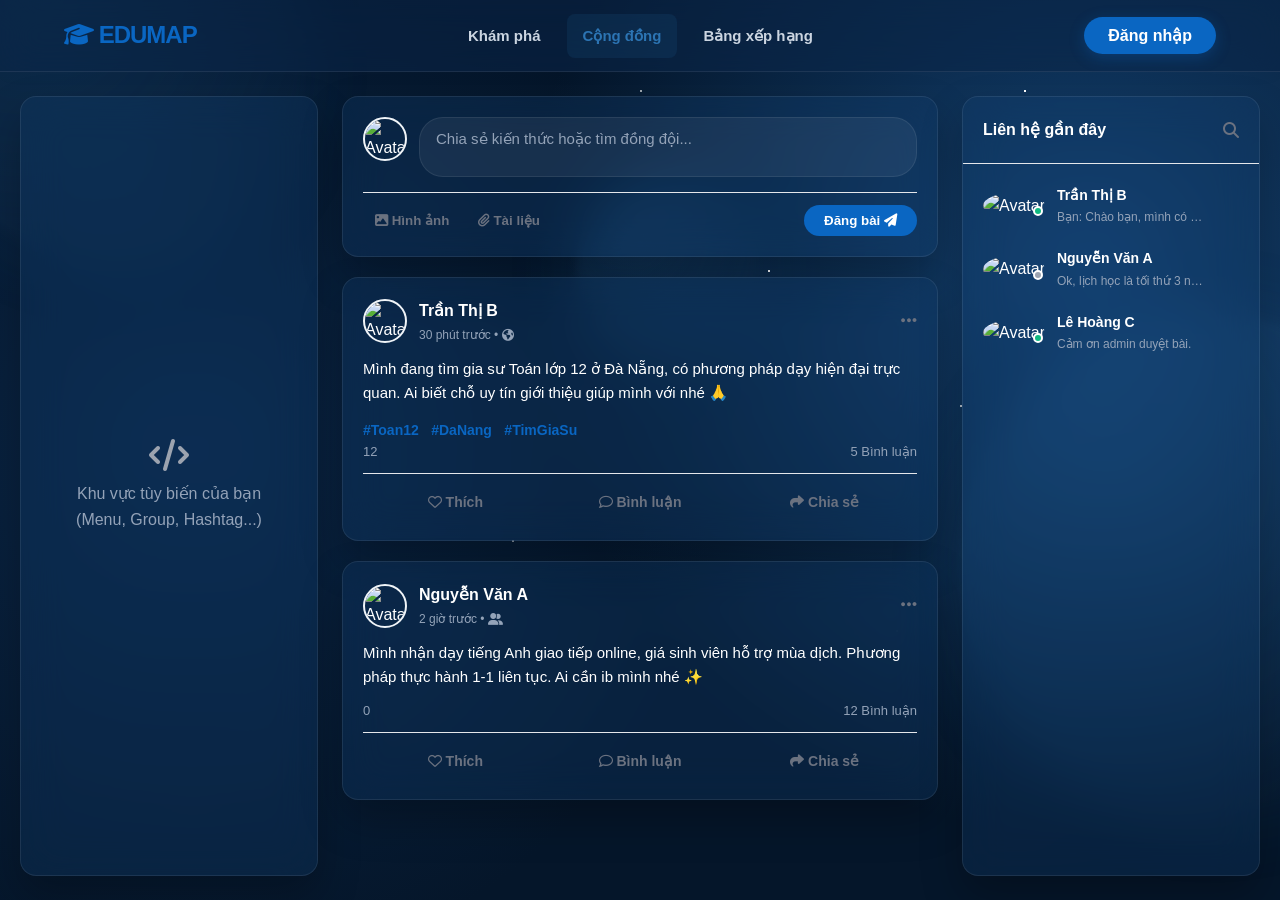
==== page/community.html @ 9209a16a "clear && update code mới nhất" ====
<!DOCTYPE html>
<html lang="vi">
<head>
    <meta charset="UTF-8">
    <meta name="viewport" content="width=device-width, initial-scale=1.0">
    <title>Cộng đồng - EduMap</title>
    <link rel="stylesheet" href="https://cdnjs.cloudflare.com/ajax/libs/font-awesome/6.4.0/css/all.min.css">
    <link rel="stylesheet" href="../css/community.css">
    <link rel="stylesheet" href="../css/find_tutor.css">
</head>
<body>
    <div class="edumap-bg">
        <div class="particles"></div>
        <div class="bubble b1"></div>
        <div class="bubble b2"></div>
        <div class="bubble b3"></div>
    </div>
    <nav>
        <div class="logo">
            <i class="fa-solid fa-graduation-cap"></i> EDUMAP
        </div>
        <div class="menu-links">
            <a href="find_tutor.html">Khám phá</a>
            <a href="community.html" class="active">Cộng đồng</a>
            <a href="leaderboard.html">Bảng xếp hạng</a>
        </div>
        <div class="nav-actions">
            <a href="login.html" class="btn-login">Đăng nhập</a>
        </div>
    </nav>
    <div class="community-layout">
        <aside class="sidebar-left">
            <div class="glass-panel empty-state">
                <i class="fa-solid fa-code"></i>
                <p>Khu vực tùy biến của bạn</p>
                <span>(Menu, Group, Hashtag...)</span>
            </div>
        </aside>
        <main class="feed-center">
            <div class="post-box glass-panel">
                <div class="post-box-header">
                    <img src="https://i.pravatar.cc/150?img=11" alt="Avatar" class="avatar">
                    <textarea placeholder="Chia sẻ kiến thức hoặc tìm đồng đội..." rows="2"></textarea>
                </div>
                <div class="post-box-actions">
                    <div class="attach-tools">
                        <button><i class="fa-solid fa-image"></i> Hình ảnh</button>
                        <button><i class="fa-solid fa-paperclip"></i> Tài liệu</button>
                    </div>
                    <button class="btn-submit">Đăng bài <i class="fa-solid fa-paper-plane"></i></button>
                </div>
            </div>
            <div class="post glass-panel" data-post-id="1">
                <div class="post-header">
                    <img src="https://i.pravatar.cc/150?img=5" class="avatar" alt="Avatar">
                    <div class="user-info">
                        <h4 class="user-trigger" onclick="openChat('Trần Thị B', 'https://i.pravatar.cc/150?img=5')">
                            Trần Thị B</h4>
                        <span class="time">30 phút trước • <i class="fa-solid fa-earth-americas"></i></span>
                    </div>
                    <button class="post-options"><i class="fa-solid fa-ellipsis"></i></button>
                </div>
                <div class="post-content">
                    <p>Mình đang tìm gia sư Toán lớp 12 ở Đà Nẵng, có phương pháp dạy hiện đại trực quan. Ai biết chỗ uy
                        tín giới thiệu giúp mình với nhé 🙏</p>
                    <div class="post-tags">
                        <span>#Toan12</span> <span>#DaNang</span> <span>#TimGiaSu</span>
                    </div>
                </div>
                <div class="post-stats">
                    <span class="like-count">12</span>
                    <span>5 Bình luận</span>
                </div>
                <div class="actions">
                    <button class="like-btn">
                        <i class="fa-regular fa-heart"></i>
                        <span>Thích</span>
                    </button>
                    <button class="comment-btn">
                        <i class="fa-regular fa-comment"></i>
                        Bình luận
                    </button>
                    <button class="share-btn">
                        <i class="fa-solid fa-share"></i>
                        Chia sẻ
                    </button>
                </div>
            </div>
            <div class="post glass-panel">
                <div class="post-header">
                    <img src="https://i.pravatar.cc/150?img=1" class="avatar" alt="Avatar">
                    <div class="user-info">
                        <h4 class="user-trigger" onclick="openChat('Nguyễn Văn A', 'https://i.pravatar.cc/150?img=1')">
                            Nguyễn Văn A</h4>
                        <span class="time">2 giờ trước • <i class="fa-solid fa-user-group"></i></span>
                    </div>
                    <button class="post-options"><i class="fa-solid fa-ellipsis"></i></button>
                </div>
                <div class="post-content">
                    <p>Mình nhận dạy tiếng Anh giao tiếp online, giá sinh viên hỗ trợ mùa dịch. Phương pháp thực hành
                        1-1 liên tục. Ai cần ib mình nhé ✨</p>
                </div>
                <div class="post-stats">
                    <span class="like-count">0</span>
                    <span>12 Bình luận</span>
                </div>
                <div class="actions">
                    <button class="like-btn">
                        <i class="fa-regular fa-heart"></i>
                        <span>Thích</span>
                    </button>
                    <button class="comment-btn">
                        <i class="fa-regular fa-comment"></i>
                        Bình luận
                    </button>
                    <button class="share-btn">
                        <i class="fa-solid fa-share"></i>
                        Chia sẻ
                    </button>
                </div>
            </div>
        </main>
        <aside class="sidebar-right">
            <div id="contact-list" class="glass-panel active-panel">
                <div class="panel-header">
                    <h3>Liên hệ gần đây</h3>
                    <i class="fa-solid fa-magnifying-glass search-icon"></i>
                </div>
                <div class="contact-items">
                    <div class="chat-item" onclick="openChat('Trần Thị B', 'https://i.pravatar.cc/150?img=5')">
                        <div class="avatar-container">
                            <img src="https://i.pravatar.cc/150?img=5" alt="Avatar">
                            <div class="online-dot"></div>
                        </div>
                        <div class="chat-item-info">
                            <h5>Trần Thị B</h5>
                            <p>Bạn: Chào bạn, mình có biết 1...</p>
                        </div>
                    </div>
                    <div class="chat-item" onclick="openChat('Nguyễn Văn A', 'https://i.pravatar.cc/150?img=1')">
                        <div class="avatar-container">
                            <img src="https://i.pravatar.cc/150?img=1" alt="Avatar">
                            <div class="offline-dot"></div>
                        </div>
                        <div class="chat-item-info">
                            <h5>Nguyễn Văn A</h5>
                            <p>Ok, lịch học là tối thứ 3 nhé!</p>
                        </div>
                    </div>
                    <div class="chat-item" onclick="openChat('Lê Hoàng C', 'https://i.pravatar.cc/150?img=8')">
                        <div class="avatar-container">
                            <img src="https://i.pravatar.cc/150?img=8" alt="Avatar">
                            <div class="online-dot"></div>
                        </div>
                        <div class="chat-item-info">
                            <h5>Lê Hoàng C</h5>
                            <p>Cảm ơn admin duyệt bài.</p>
                        </div>
                    </div>
                </div>
            </div>
            <div id="active-chat" class="glass-panel hidden-panel">
                <div class="chat-header">
                    <button class="btn-back" onclick="closeChat()"><i class="fa-solid fa-arrow-left"></i></button>
                    <img id="chat-avatar" src="" alt="Avatar" class="avatar-small">
                    <h3 id="chat-name">Tên người dùng</h3>
                    <i class="fa-solid fa-circle-info info-icon"></i>
                </div>
                <div class="chat-body">
                    <div class="message received">
                        <p>Chào bạn, bạn có tài liệu môn C++ không cho mình xin với?</p>
                    </div>
                    <div class="message sent">
                        <p>Mình có nha, đợi mình xíu mình gửi link driver cho.</p>
                    </div>
                </div>
                <div class="chat-footer">
                    <i class="fa-solid fa-face-smile"></i>
                    <input type="text" placeholder="Nhập tin nhắn...">
                    <button class="btn-send"><i class="fa-solid fa-paper-plane"></i></button>
                </div>
            </div>
        </aside>
    </div>
    <script>
        function openChat(name, avatarUrl) {
            document.getElementById('chat-name').innerText = name;
            document.getElementById('chat-avatar').src = avatarUrl;
            document.getElementById('contact-list').classList.remove('active-panel');
            document.getElementById('contact-list').classList.add('hidden-panel');
            document.getElementById('active-chat').classList.remove('hidden-panel');
            document.getElementById('active-chat').classList.add('active-panel');
        }
        function closeChat() {
            document.getElementById('active-chat').classList.remove('active-panel');
            document.getElementById('active-chat').classList.add('hidden-panel');
            document.getElementById('contact-list').classList.remove('hidden-panel');
            document.getElementById('contact-list').classList.add('active-panel');
        }
    </script>
    <script src="../js/community.js"></script>
</body>
</html>
---- css/community.css ----
:root {
    --primary-blue: #0A66C2;
    --primary-hover: #004182;
    --bg-body: #F0F4F8;
    --panel-bg: rgba(255, 255, 255, 0.9);
    --border-color: rgba(10, 102, 194, 0.15);
    --text-main: #1F2937;
    --text-muted: #6B7280;
    --glass-shadow: 0 8px 32px rgba(0, 0, 0, 0.04);
}
* {
    margin: 0;
    padding: 0;
    box-sizing: border-box;
    font-family: 'Segoe UI', system-ui, -apple-system, sans-serif;
}
body {
    background: var(--bg-body);
    color: var(--text-main);
    overflow-y: scroll;
}
::-webkit-scrollbar {
    width: 6px;
}
::-webkit-scrollbar-thumb {
    background: #CBD5E1;
    border-radius: 10px;
}
nav {
    display: flex;
    justify-content: space-between;
    align-items: center;
    padding: 0 5%;
    height: 72px;
    position: sticky;
    top: 0;
    z-index: 1000;
    background: rgba(255,255,255,0.8);
    backdrop-filter: blur(12px);
    border-bottom: 1px solid var(--border-color);
    box-shadow: 0 4px 20px rgba(0,0,0,0.02);
}
.logo {
    font-weight: 900;
    font-size: 24px;
    color: var(--primary-blue);
    letter-spacing: 0.5px;
}
.menu-links {
    display: flex;
    gap: 10px;
}
.menu-links a {
    text-decoration: none;
    color: var(--text-muted);
    font-weight: 600;
    font-size: 15px;
    padding: 10px 16px;
    border-radius: 8px;
    transition: all 0.3s ease;
}
.menu-links a:hover, .menu-links a.active {
    color: var(--primary-blue);
    background: rgba(10, 102, 194, 0.08);
}
.btn-login {
    background: var(--primary-blue);
    color: white;
    padding: 10px 24px;
    border-radius: 20px;
    text-decoration: none;
    font-weight: 700;
    transition: 0.3s;
    box-shadow: 0 4px 15px rgba(10, 102, 194, 0.3);
}
.btn-login:hover {
    background: var(--primary-hover);
    transform: translateY(-2px);
}
.community-layout {
    display: grid;
    grid-template-columns: 1fr 2fr 1fr; 
    gap: 24px;
    max-width: 1400px;
    margin: 24px auto;
    padding: 0 20px;
    align-items: start;
}
.glass-panel {
    background: var(--panel-bg);
    backdrop-filter: blur(16px);
    border: 1px solid #FFFFFF;
    border-radius: 16px;
    box-shadow: var(--glass-shadow);
    padding: 20px;
}
.sidebar-left, .sidebar-right {
    position: sticky;
    top: 96px;
    height: calc(100vh - 120px);
}
.empty-state {
    height: 100%;
    display: flex;
    flex-direction: column;
    align-items: center;
    justify-content: center;
    text-align: center;
    color: var(--text-muted);
    border: 2px dashed #CBD5E1;
    background: transparent;
}
.empty-state i {
    font-size: 32px;
    margin-bottom: 10px;
    color: #9CA3AF;
}
.feed-center {
    display: flex;
    flex-direction: column;
    gap: 20px;
}
.post-box-header {
    display: flex;
    gap: 12px;
    margin-bottom: 15px;
}
.avatar {
    width: 44px;
    height: 44px;
    border-radius: 50%;
    object-fit: cover;
    border: 2px solid var(--bg-body);
}
.post-box textarea {
    flex: 1;
    padding: 12px 16px;
    border-radius: 24px;
    border: 1px solid #E5E7EB;
    background: var(--bg-body);
    resize: none;
    outline: none;
    font-size: 15px;
    transition: 0.3s;
}
.post-box textarea:focus {
    border-color: var(--primary-blue);
    background: #FFFFFF;
}
.post-box-actions {
    display: flex;
    justify-content: space-between;
    align-items: center;
    border-top: 1px solid #E5E7EB;
    padding-top: 12px;
}
.attach-tools button {
    background: none;
    border: none;
    color: var(--text-muted);
    font-weight: 600;
    padding: 8px 12px;
    border-radius: 8px;
    cursor: pointer;
    transition: 0.2s;
}
.attach-tools button:hover {
    background: #F3F4F6;
    color: var(--primary-blue);
}
.btn-submit {
    background: var(--primary-blue);
    color: white;
    border: none;
    padding: 8px 20px;
    border-radius: 20px;
    font-weight: 600;
    cursor: pointer;
    transition: 0.3s;
}
.btn-submit:hover {
    background: var(--primary-hover);
}
.post {
    transition: 0.3s;
}
.post:hover {
    box-shadow: 0 12px 40px rgba(0, 0, 0, 0.08);
}
.post-header {
    display: flex;
    gap: 12px;
    align-items: center;
    margin-bottom: 12px;
}
.user-info {
    flex: 1;
}
.user-trigger {
    font-size: 16px;
    color: var(--text-main);
    cursor: pointer;
    transition: 0.2s;
    display: inline-block;
}
.user-trigger:hover {
    color: var(--primary-blue);
    text-decoration: underline;
}
.time {
    display: block;
    font-size: 12px;
    color: var(--text-muted);
    margin-top: 2px;
}
.post-options {
    background: none;
    border: none;
    color: var(--text-muted);
    font-size: 18px;
    cursor: pointer;
}
.post-content p {
    font-size: 15px;
    line-height: 1.6;
    margin-bottom: 12px;
}
.post-tags span {
    color: var(--primary-blue);
    font-weight: 600;
    font-size: 14px;
    margin-right: 8px;
    cursor: pointer;
}
.post-stats {
    display: flex;
    justify-content: space-between;
    font-size: 13px;
    color: var(--text-muted);
    border-bottom: 1px solid #E5E7EB;
    padding-bottom: 10px;
    margin-bottom: 10px;
}
.text-red { color: #EF4444; }
.actions {
    display: flex;
    justify-content: space-between;
}
.actions button {
    flex: 1;
    background: none;
    border: none;
    padding: 10px 0;
    color: var(--text-muted);
    font-weight: 600;
    font-size: 14px;
    border-radius: 8px;
    cursor: pointer;
    transition: 0.2s;
}
.actions button:hover {
    background: #F3F4F6;
    color: var(--primary-blue);
}
.active-panel { 
    display: flex !important; 
}
.hidden-panel { 
    display: none !important; 
}
.sidebar-right .glass-panel {
    height: 100%;
    flex-direction: column;
    padding: 0;
    overflow: hidden;
}
.panel-header {
    padding: 20px;
    display: flex;
    justify-content: space-between;
    align-items: center;
    border-bottom: 1px solid #E5E7EB;
}
.panel-header h3 { font-size: 16px; }
.search-icon { color: var(--text-muted); cursor: pointer; }
.contact-items {
    overflow-y: auto;
    padding: 10px;
}
.chat-item {
    display: flex;
    align-items: center;
    gap: 12px;
    padding: 10px;
    border-radius: 12px;
    cursor: pointer;
    transition: 0.2s;
}
.chat-item:hover { background: #F3F4F6; }
.avatar-container { position: relative; }
.avatar-container img { width: 40px; height: 40px; border-radius: 50%; object-fit: cover; }
.online-dot, .offline-dot {
    position: absolute;
    bottom: 2px; right: 2px;
    width: 10px; height: 10px;
    border-radius: 50%;
    border: 2px solid white;
}
.online-dot { background: #10B981; }
.offline-dot { background: #9CA3AF; }
.chat-item-info h5 { font-size: 14px; color: var(--text-main); margin-bottom: 2px;}
.chat-item-info p { font-size: 12px; color: var(--text-muted); white-space: nowrap; overflow: hidden; text-overflow: ellipsis; max-width: 150px; }
.chat-header {
    display: flex;
    align-items: center;
    gap: 10px;
    padding: 15px;
    background: #FFFFFF;
    border-bottom: 1px solid #E5E7EB;
}
.btn-back { background: none; border: none; font-size: 16px; color: var(--primary-blue); cursor: pointer; }
.avatar-small { width: 32px; height: 32px; border-radius: 50%; }
.chat-header h3 { font-size: 15px; flex: 1; }
.info-icon { color: var(--primary-blue); cursor: pointer;}
.chat-body {
    flex: 1;
    padding: 15px;
    overflow-y: auto;
    background: var(--bg-body);
    display: flex;
    flex-direction: column;
    gap: 10px;
}
.message {
    max-width: 80%;
    padding: 10px 14px;
    border-radius: 16px;
    font-size: 14px;
    line-height: 1.4;
}
.received {
    background: #FFFFFF;
    color: var(--text-main);
    align-self: flex-start;
    border-bottom-left-radius: 4px;
}
.sent {
    background: var(--primary-blue);
    color: #FFFFFF;
    align-self: flex-end;
    border-bottom-right-radius: 4px;
}
.chat-footer {
    display: flex;
    align-items: center;
    gap: 10px;
    padding: 15px;
    background: #FFFFFF;
    border-top: 1px solid #E5E7EB;
}
.chat-footer i.fa-face-smile { color: var(--text-muted); font-size: 20px; cursor: pointer;}
.chat-footer input {
    flex: 1;
    padding: 10px;
    border-radius: 20px;
    border: none;
    background: var(--bg-body);
    outline: none;
}
.btn-send {
    background: none;
    border: none;
    color: var(--primary-blue);
    font-size: 18px;
    cursor: pointer;
}
@media (max-width: 1024px) {
    .community-layout {
        grid-template-columns: 1fr;
    }
    .sidebar-left, .sidebar-right {
        display: none;
    }
}
.like-btn.liked {
    color: rgb(254, 6, 6);
}
.like-btn.liked i {
    animation: pop 0.3s ease;
}
@keyframes pop {
    0% { transform: scale(1); }
    50% { transform: scale(1.3); }
    100% { transform: scale(1); }
}
---- css/find_tutor.css ----
:root {
    --primary: #0A2647;
    --secondary: #144272;
    --accent: #2C74B3;
    --light: #F5F7FA;
    --text-white: #ffffff;
    --glass: rgba(255, 255, 255, 0.08);
}
* {
    margin: 0;
    padding: 0;
    box-sizing: border-box;
    font-family: 'Inter', 'Segoe UI', Roboto, sans-serif;
}
body {
    background: #05162a;
    color: var(--text-white);
    line-height: 1.6;
    overflow-x: hidden;
    position: relative;
}
.edumap-bg {
    position: fixed;
    inset: 0;
    z-index: -1;
    overflow: hidden;
    background:
    radial-gradient(circle at 15% 50%, #0a2647 0%, transparent 45%),
    radial-gradient(circle at 85% 30%, #144272 0%, transparent 45%),
    #05162a;
}
.particles {
    width: 2px;
    height: 2px;
    background: transparent;
    box-shadow:
    10vw 20vh #fff,
    40vw 60vh rgba(255,255,255,0.5),
    80vw 10vh #fff,
    20vw 80vh rgba(255,255,255,0.8),
    60vw 30vh #fff,
    90vw 90vh rgba(255,255,255,0.4),
    30vw 40vh #fff,
    70vw 70vh #fff,
    50vw 10vh rgba(255,255,255,0.6),
    15vw 90vh rgba(255,255,255,0.5),
    75vw 45vh rgba(255,255,255,0.7);
    animation: twinkle 4s infinite alternate;
}
.bubble {
    position: absolute;
    border-radius: 50%;
    background:
    radial-gradient(
        circle at 30% 30%,
        rgba(44,116,179,0.22),
        rgba(10,38,71,0.03)
    );
    box-shadow:
    0 0 80px rgba(44,116,179,0.12);
    filter: blur(4px);
    pointer-events: none;
}
.b1 {
    width: 380px;
    height: 380px;
    top: -120px;
    left: -80px;
    animation: float 12s infinite alternate ease-in-out;
}
.b2 {
    width: 500px;
    height: 500px;
    top: 35%;
    right: -180px;
    animation: float 16s infinite alternate-reverse ease-in-out;
}
.b3 {
    width: 180px;
    height: 180px;
    top: 20%;
    left: 45%;
    animation: float 8s infinite alternate ease-in-out;
}
.navbar {
    height: 80px;
    background: rgba(10, 38, 71, 0.55);
    backdrop-filter: blur(18px);
    border-bottom: 1px solid rgba(255,255,255,0.08);
    position: sticky;
    top: 0;
    z-index: 1000;
}
.nav-container {
    max-width: 1200px;
    margin: 0 auto;
    display: flex;
    justify-content: space-between;
    align-items: center;
    height: 100%;
    padding: 0 20px;
}
.logo {
    font-size: 24px;
    font-weight: 800;
    letter-spacing: -1px;
}
.logo span { color: var(--accent); }
.nav-links {
    display: flex;
    list-style: none;
    gap: 30px;
}
.nav-links a {
    text-decoration: none;
    color: #cbd5e1;
    font-size: 15px;
    font-weight: 500;
    transition: 0.3s;
}
.nav-links a:hover,
.nav-links a.active { color: var(--accent); }
.user-profile {
    display: flex;
    align-items: center;
    gap: 12px;
    cursor: pointer;
}
.user-name { font-weight: 600; }
.avatar img {
    width: 42px;
    height: 42px;
    border-radius: 50%;
    border: 2px solid var(--accent);
    position: relative;
    z-index: 2;
}
.hero {
    min-height: 250px;
    display: flex;
    align-items: center;
    justify-content: center;
    text-align: center;
    position: relative;
    padding: 40px 20px;
}
.hero::before {
    content: "";
    position: absolute;
    width: 700px;
    height: 700px;
    background: radial-gradient(circle, rgba(44,116,179,0.12), transparent 70%);
    top: -320px;
    left: 50%;
    transform: translateX(-50%);
    pointer-events: none;
}
.hero-content {
    position: relative;
    z-index: 5;
}
.hero h1 {
    font-size: 48px;
    font-weight: 800;
    margin-bottom: 12px;
    letter-spacing: -1px;
}
.hero p {
    font-size: 18px;
    color: #94a3b8;
    margin-bottom: 30px;
}
.hero-btns {
    display: flex;
    justify-content: center;
    gap: 16px;
}
.btn-primary {
    background: var(--accent);
    color: white;
    border: none;
    padding: 14px 30px;
    border-radius: 14px;
    font-weight: 600;
    cursor: pointer;
    transition: 0.3s;
}
.btn-primary:hover {
    transform: translateY(-3px);
    box-shadow: 0 12px 24px rgba(44,116,179,0.35);
}
.btn-secondary {
    background: var(--glass);
    color: white;
    border: 1px solid rgba(255,255,255,0.15);
    padding: 14px 30px;
    border-radius: 14px;
    font-weight: 600;
    cursor: pointer;
    backdrop-filter: blur(10px);
    transition: 0.3s;
}
.btn-secondary:hover {
    transform: translateY(-3px);
    background: rgba(255,255,255,0.12);
}
.card {
    background: rgba(20, 66, 114, 0.28);
    backdrop-filter: blur(22px);
    border: 1px solid rgba(255,255,255,0.08);
    border-radius: 28px;
    padding: 25px;
    box-shadow: 0 20px 40px rgba(0,0,0,0.28);
    animation: fadeIn 0.8s ease forwards;
}
.map-card {
    min-width: 0; 
    margin-bottom: 40px;
    flex: 1;
    transition: all 0.3s ease;
}
.map-header {
    display: flex;
    justify-content: space-between;
    align-items: center;
    margin-bottom: 20px;
}
.status-live {
    background: rgba(74, 222, 128, 0.1);
    color: #4ade80;
    padding: 6px 14px;
    border-radius: 999px;
    font-size: 13px;
    display: flex;
    align-items: center;
    gap: 8px;
}
.status-live i {
    font-size: 8px;
    animation: blink 1.5s infinite;
}
.map-placeholder {
    height: 500px;
    background: url('https://images.unsplash.com/photo-1524661135-423995f22d0b?auto=format&fit=crop&w=1200&q=80');
    background-size: cover;
    background-position: center;
    border-radius: 22px;
    position: relative;
    overflow: hidden;
    border: 1px solid rgba(255,255,255,0.06);
}
.marker {
    position: absolute;
    cursor: pointer;
    transition: 0.3s;
}
.marker:hover { transform: scale(1.08); }
.marker img {
    width: 52px;
    height: 52px;
    border-radius: 50%;
    border: 3px solid var(--accent);
    position: relative;
    z-index: 2;
}
.pulse {
    position: absolute;
    width: 52px;
    height: 52px;
    background: var(--accent);
    border-radius: 50%;
    animation: pulse-ring 2s infinite;
}
.m1 { top: 25%; left: 35%; }
.m2 { top: 55%; left: 60%; }
.map-label {
    position: absolute;
    bottom: 25px;
    left: 25px;
    background: rgba(10,38,71,0.88);
    padding: 12px 22px;
    border-radius: 999px;
    font-size: 14px;
    font-weight: 500;
    border: 1px solid rgba(44,116,179,0.5);
}
.content-grid {
    display: grid;
    grid-template-columns: 1.8fr 1.2fr;
    gap: 30px;
}
.section-title {
    font-size: 24px;
    font-weight: 700;
    margin-bottom: 22px;
    display: flex;
    align-items: center;
    gap: 10px;
}
.group-cards {
    display: grid;
    grid-template-columns: 1fr 1fr;
    gap: 20px;
}
.group-card { transition: 0.3s; }
.group-card:hover {
    transform: translateY(-5px);
    background: rgba(20,66,114,0.45);
}
.group-card h4 { font-size: 18px; margin-bottom: 10px; }
.group-card p {
    font-size: 14px;
    color: #94a3b8;
    margin-bottom: 20px;
}
.btn-sm {
    width: 100%;
    background: var(--accent);
    color: white;
    border: none;
    padding: 10px 18px;
    border-radius: 10px;
    font-weight: 600;
    cursor: pointer;
}
.side-info-grid {
    display: flex;
    flex-direction: column;
    gap: 20px;
}
.rank-list {
    list-style: none;
    margin-top: 10px;
}
.rank-list li {
    display: flex;
    justify-content: space-between;
    padding: 14px 0;
    border-bottom: 1px solid rgba(255,255,255,0.05);
}
.feed-item {
    display: flex;
    align-items: flex-start;
    gap: 12px;
    margin-top: 18px;
    font-size: 14px;
}
.dot {
    width: 10px;
    height: 10px;
    border-radius: 50%;
    margin-top: 5px;
    flex-shrink: 0;
}
.blue { background: #3b82f6; box-shadow: 0 0 10px #3b82f6; }
.green { background: #22c55e; box-shadow: 0 0 10px #22c55e; }
@keyframes pulse-ring {
    0% { transform: scale(1); opacity: 0.7; }
    100% { transform: scale(2.2); opacity: 0; }
}
@keyframes blink {
    0%, 100% { opacity: 1; }
    50% { opacity: 0.3; }
}
@keyframes fadeIn {
    from { opacity: 0; transform: translateY(20px); }
    to { opacity: 1; transform: translateY(0); }
}
@keyframes float {
    0% { transform: translateY(0px) translateX(0px) scale(1); }
    100% { transform: translateY(-40px) translateX(30px) scale(1.05); }
}
@keyframes twinkle {
    0% { opacity: 0.3; }
    100% { opacity: 1; filter: brightness(1.5); }
}
@media (max-width: 900px) {
    .content-grid { grid-template-columns: 1fr; }
    .group-cards { grid-template-columns: 1fr; }
    .hero h1 { font-size: 34px; }
    .hero-btns { flex-direction: column; align-items: center; }
    .nav-links { display: none; }
    .main-container,
    .main-container.show-profile {
        display: flex !important;
        flex-direction: column !important;
        padding: 10px !important;
    }
    .left-aside, .map-card, .right-aside { width: 100% !important; margin-bottom: 20px; }
    .right-aside { height: auto !important; }
}
body{ background: #05162a !important; color: #ffffff !important; }
nav{
    background: rgba(10, 38, 71, 0.55) !important;
    backdrop-filter: blur(18px);
    border-bottom: 1px solid rgba(255,255,255,0.08) !important;
}
.glass-panel{
    background: rgba(20, 66, 114, 0.28) !important;
    border: 1px solid rgba(255,255,255,0.08) !important;
    backdrop-filter: blur(20px);
    box-shadow: 0 20px 40px rgba(0,0,0,0.25);
}
.post-content p, .chat-item-info h5, .chat-header h3, .panel-header h3, .user-trigger{ color: #ffffff !important; }
.time, .chat-item-info p, .post-stats, .empty-state, .empty-state span{ color: #94a3b8 !important; }
textarea, .chat-footer input{
    background: rgba(255,255,255,0.06) !important;
    border: 1px solid rgba(255,255,255,0.08) !important;
    color: white !important;
}
textarea::placeholder, .chat-footer input::placeholder{ color: #94a3b8; }
.actions button:hover, .attach-tools button:hover, .chat-item:hover{ background: rgba(255,255,255,0.06) !important; }
.chat-header, .chat-footer{
    background: rgba(10,38,71,0.6) !important;
    border-color: rgba(255,255,255,0.06) !important;
}
.chat-body{ background: transparent !important; }
.received{ background: rgba(255,255,255,0.08) !important; color: white !important; }
.sent{ background: #2C74B3 !important; }
.menu-links a{ color: #cbd5e1 !important; }
.menu-links a.active, .menu-links a:hover{
    color: #2C74B3 !important;
    background: rgba(44,116,179,0.12) !important;
}
.main-container {
    display: grid;
    grid-template-columns: 1fr 8fr 1fr;
    gap: 30px;
    align-items: start;
    width: 95%;        
    margin: 0 auto;    
    padding: 20px 0;
    transition: grid-template-columns 0.4s ease;
}
.main-container.show-profile { grid-template-columns: 1fr 6fr 3fr; }
.left-aside { position: sticky; top: 100px; }
.map-layout-wrapper {
    display: flex;
    width: 100%;
    height: 100vh;
    overflow: hidden;
}
.right-aside {
    opacity: 0 !important; 
    visibility: hidden !important;
    overflow: hidden;
    animation: none !important;
    padding: 0 !important;
    border: none !important;
    transition: all 0.3s ease;
}
.main-container.show-profile .right-aside {
    opacity: 1 !important;
    visibility: visible !important;
    padding: 25px !important;
    border: 1px solid rgba(255,255,255,0.08) !important;
    overflow-y: auto;
}
.glass-select {
    appearance: none;
    -webkit-appearance: none;
    -moz-appearance: none;
    background-color: transparent;
    color: #ffffff;
    font-size: 15px;
    font-family: inherit;
    font-weight: 500;
    padding: 12px 40px 12px 16px;
    border: 1px solid rgba(255, 255, 255, 0.4);
    border-radius: 8px;
    cursor: pointer;
    outline: none;
    background-image: url("data:image/svg+xml,%3Csvg xmlns='http://www.w3.org/2000/svg' width='24' height='24' viewBox='0 0 24 24' fill='none' stroke='white' stroke-width='2' stroke-linecap='round' stroke-linejoin='round'%3E%3Cpolyline points='6 9 12 15 18 9'%3E%3C/polyline%3E%3C/svg%3E");
    background-repeat: no-repeat;
    background-position: right 12px center;
    background-size: 16px;
    transition: all 0.3s ease;
}
.glass-select:hover {
    background-color: rgba(0, 0, 0, 0.3);
    border-color: rgba(255, 255, 255, 0.8);
    box-shadow: inset 0 4px 8px rgba(0, 0, 0, 0.5); 
}
.glass-select option {
    background-color: #1f2937;
    color: #ffffff;
    padding: 10px;
}
.profile-card-modern {
    display: flex;
    flex-direction: column;
    width: 100%;
    height: 100%;
}
.profile-top {
    display: flex;
    gap: 20px;
    align-items: center;
    margin-bottom: 20px;
}
.avatar-box {
    width: 110px;
    height: 140px;
    object-fit: cover;
    border-radius: 16px;
    border: 2px solid rgba(255, 255, 255, 0.15);
    box-shadow: 0 8px 16px rgba(0, 0, 0, 0.2);
    flex-shrink: 0;
}
.info-lines {
    display: flex;
    flex-direction: column;
    gap: 8px;
    width: 100%;
}
.t-name {
    font-size: 20px;
    font-weight: 800;
    color: #ffffff;
    margin: 0;
    line-height: 1.2;
}
.t-sub { font-size: 14px; color: #94a3b8; margin: 0; }
.t-price { font-size: 16px; font-weight: 700; color: #4ade80; margin: 0; }
.t-format {
    font-size: 13px;
    background: rgba(255, 255, 255, 0.1);
    padding: 4px 10px;
    border-radius: 6px;
    display: inline-block;
    width: fit-content;
    margin: 0;
    color: #cbd5e1;
}
.p-divider {
    border: none;
    height: 1px;
    background: rgba(255, 255, 255, 0.15);
    margin: 5px 0 20px 0;
}
.profile-bottom {
    display: flex;
    flex-direction: column;
    gap: 16px;
    overflow-y: auto;
    padding-right: 5px;
}
.profile-bottom::-webkit-scrollbar { width: 4px; }
.profile-bottom::-webkit-scrollbar-thumb {
    background: rgba(255, 255, 255, 0.2);
    border-radius: 10px;
}
.info-group h3 {
    font-size: 14px;
    font-weight: 700;
    color: var(--accent, #2C74B3);
    text-transform: uppercase;
    letter-spacing: 0.5px;
    margin-bottom: 6px;
}
.info-group p {
    font-size: 14px;
    color: #e2e8f0;
    line-height: 1.6;
    margin: 0;
    text-align: justify;
}
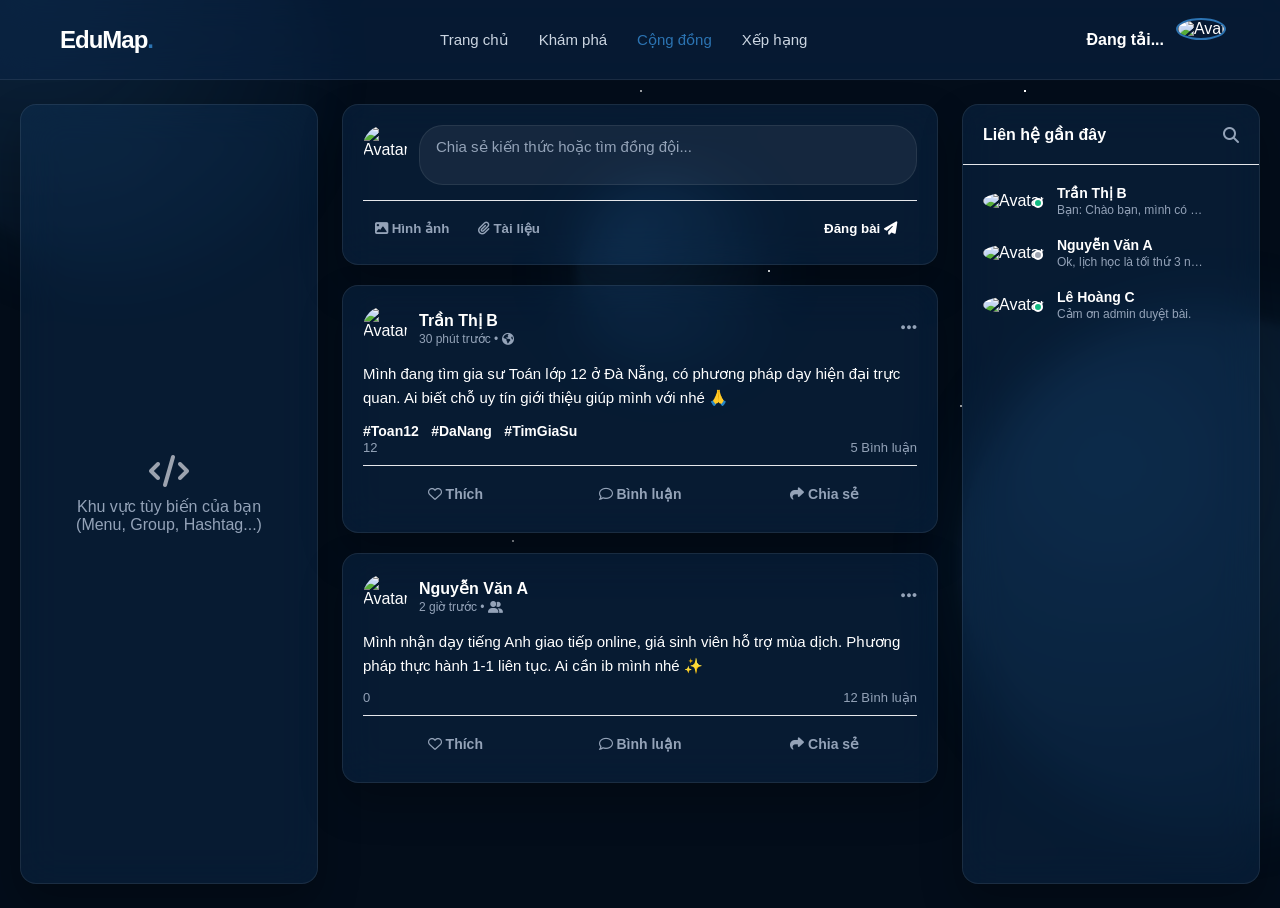
==== commit f4ac80ca: "Cập nhật toàn bộ code vào kho mới" ====
--- a/page/community.html
+++ b/page/community.html
@@ -15,17 +15,21 @@
         <div class="bubble b2"></div>
         <div class="bubble b3"></div>
     </div>
-    <nav>
-        <div class="logo">
-            <i class="fa-solid fa-graduation-cap"></i> EDUMAP
-        </div>
-        <div class="menu-links">
-            <a href="find_tutor.html">Khám phá</a>
-            <a href="community.html" class="active">Cộng đồng</a>
-            <a href="leaderboard.html">Bảng xếp hạng</a>
-        </div>
-        <div class="nav-actions">
-            <a href="login.html" class="btn-login">Đăng nhập</a>
+    <nav class="navbar">
+        <div class="nav-container">
+            <div class="logo">EduMap<span>.</span></div>
+            <ul class="nav-links">
+                <a href="index.html">Trang chủ</a>
+                <li><a href="find_tutor.html">Khám phá</a></li>
+                <li><a href="community.html" class="active">Cộng đồng</a></li>
+                <li><a href="leaderboard.html">Xếp hạng</a></li>
+            </ul>
+            <div class="user-profile">
+                <span class="user-name" id ="userNameDisplay">Đang tải...</span>
+                <div class="avatar" id = "userAvatarDisplay" style = "cursor: pointer;" title = "Sửa hồ sơ">
+                    <img id = "userAvatarImg" src="https://api.dicebear.com/7.x/avataaars/svg?seed=default" alt="Avatar">
+                </div>
+            </div>
         </div>
     </nav>
     <div class="community-layout">
@@ -198,6 +202,9 @@
             document.getElementById('contact-list').classList.add('active-panel');
         }
     </script>
+    <script src="https://cdn.jsdelivr.net/npm/@supabase/supabase-js@2"></script>
+    <script src="../js/supabse.js"></script>
+    <script src="../js/user-info.js"></script>
     <script src="../js/community.js"></script>
 </body>
 </html>
--- a/css/community.css
+++ b/css/community.css
@@ -1,55 +1,65 @@
 :root {
-    --primary-blue: #0A66C2;
-    --primary-hover: #004182;
-    --bg-body: #F0F4F8;
-    --panel-bg: rgba(255, 255, 255, 0.9);
-    --border-color: rgba(10, 102, 194, 0.15);
-    --text-main: #1F2937;
-    --text-muted: #6B7280;
-    --glass-shadow: 0 8px 32px rgba(0, 0, 0, 0.04);
-}
+    --bg-main: #030d1a;
+    --bg-gradient-1: #0a2647;
+    --bg-gradient-2: #144272;
+    --text-primary: #ffffff;
+    --text-muted: #94a3b8;
+    --accent: #2C74B3;
+    --glass-bg: rgba(20, 66, 114, 0.28);
+    --glass-border: rgba(255, 255, 255, 0.1);
+    --input-bg: rgba(255, 255, 255, 0.05);
+    --overlay-solid: #030d1a;
+    --overlay-fade: rgba(3, 13, 26, 0.7);
+}
+
+body.light-mode {
+    --bg-main: #f8fafc;
+    --bg-gradient-1: #e2e8f0;
+    --bg-gradient-2: #cbd5e1;
+    --text-primary: #0f172a;
+    --text-muted: #64748b;
+    --accent: #2563eb;
+    --glass-bg: rgba(255, 255, 255, 0.7);
+    --glass-border: rgba(0, 0, 0, 0.1);
+    --input-bg: rgba(0, 0, 0, 0.03);
+    --overlay-solid: #f8fafc;
+    --overlay-fade: rgba(248, 250, 252, 0.8);
+}
+
+body {
+    background-color: var(--bg-main);
+    color: var(--text-primary);
+    transition: background-color 0.4s ease, color 0.4s ease;
+}
+
 * {
     margin: 0;
     padding: 0;
     box-sizing: border-box;
     font-family: 'Segoe UI', system-ui, -apple-system, sans-serif;
 }
-body {
-    background: var(--bg-body);
-    color: var(--text-main);
-    overflow-y: scroll;
-}
+
 ::-webkit-scrollbar {
     width: 6px;
 }
+
 ::-webkit-scrollbar-thumb {
     background: #CBD5E1;
     border-radius: 10px;
 }
-nav {
-    display: flex;
-    justify-content: space-between;
-    align-items: center;
-    padding: 0 5%;
-    height: 72px;
-    position: sticky;
-    top: 0;
-    z-index: 1000;
-    background: rgba(255,255,255,0.8);
-    backdrop-filter: blur(12px);
-    border-bottom: 1px solid var(--border-color);
-    box-shadow: 0 4px 20px rgba(0,0,0,0.02);
-}
+
 .logo {
     font-weight: 900;
     font-size: 24px;
     color: var(--primary-blue);
     letter-spacing: 0.5px;
 }
+
 .menu-links {
     display: flex;
     gap: 10px;
 }
+
 .menu-links a {
     text-decoration: none;
     color: var(--text-muted);
@@ -59,10 +69,13 @@
     border-radius: 8px;
     transition: all 0.3s ease;
 }
-.menu-links a:hover, .menu-links a.active {
+
+.menu-links a:hover,
+.menu-links a.active {
     color: var(--primary-blue);
     background: rgba(10, 102, 194, 0.08);
 }
+
 .btn-login {
     background: var(--primary-blue);
     color: white;
@@ -73,19 +86,22 @@
     transition: 0.3s;
     box-shadow: 0 4px 15px rgba(10, 102, 194, 0.3);
 }
+
 .btn-login:hover {
     background: var(--primary-hover);
     transform: translateY(-2px);
 }
+
 .community-layout {
     display: grid;
-    grid-template-columns: 1fr 2fr 1fr; 
+    grid-template-columns: 1fr 2fr 1fr;
     gap: 24px;
     max-width: 1400px;
     margin: 24px auto;
     padding: 0 20px;
     align-items: start;
 }
+
 .glass-panel {
     background: var(--panel-bg);
     backdrop-filter: blur(16px);
@@ -94,11 +110,14 @@
     box-shadow: var(--glass-shadow);
     padding: 20px;
 }
-.sidebar-left, .sidebar-right {
+
+.sidebar-left,
+.sidebar-right {
     position: sticky;
     top: 96px;
     height: calc(100vh - 120px);
 }
+
 .empty-state {
     height: 100%;
     display: flex;
@@ -110,21 +129,25 @@
     border: 2px dashed #CBD5E1;
     background: transparent;
 }
+
 .empty-state i {
     font-size: 32px;
     margin-bottom: 10px;
     color: #9CA3AF;
 }
+
 .feed-center {
     display: flex;
     flex-direction: column;
     gap: 20px;
 }
+
 .post-box-header {
     display: flex;
     gap: 12px;
     margin-bottom: 15px;
 }
+
 .avatar {
     width: 44px;
     height: 44px;
@@ -132,6 +155,7 @@
     object-fit: cover;
     border: 2px solid var(--bg-body);
 }
+
 .post-box textarea {
     flex: 1;
     padding: 12px 16px;
@@ -143,10 +167,12 @@
     font-size: 15px;
     transition: 0.3s;
 }
+
 .post-box textarea:focus {
     border-color: var(--primary-blue);
     background: #FFFFFF;
 }
+
 .post-box-actions {
     display: flex;
     justify-content: space-between;
@@ -154,6 +180,7 @@
     border-top: 1px solid #E5E7EB;
     padding-top: 12px;
 }
+
 .attach-tools button {
     background: none;
     border: none;
@@ -164,10 +191,12 @@
     cursor: pointer;
     transition: 0.2s;
 }
+
 .attach-tools button:hover {
     background: #F3F4F6;
     color: var(--primary-blue);
 }
+
 .btn-submit {
     background: var(--primary-blue);
     color: white;
@@ -178,24 +207,30 @@
     cursor: pointer;
     transition: 0.3s;
 }
+
 .btn-submit:hover {
     background: var(--primary-hover);
 }
+
 .post {
     transition: 0.3s;
 }
+
 .post:hover {
     box-shadow: 0 12px 40px rgba(0, 0, 0, 0.08);
 }
+
 .post-header {
     display: flex;
     gap: 12px;
     align-items: center;
     margin-bottom: 12px;
 }
+
 .user-info {
     flex: 1;
 }
+
 .user-trigger {
     font-size: 16px;
     color: var(--text-main);
@@ -203,16 +238,19 @@
     transition: 0.2s;
     display: inline-block;
 }
+
 .user-trigger:hover {
     color: var(--primary-blue);
     text-decoration: underline;
 }
+
 .time {
     display: block;
     font-size: 12px;
     color: var(--text-muted);
     margin-top: 2px;
 }
+
 .post-options {
     background: none;
     border: none;
@@ -220,11 +258,13 @@
     font-size: 18px;
     cursor: pointer;
 }
+
 .post-content p {
     font-size: 15px;
     line-height: 1.6;
     margin-bottom: 12px;
 }
+
 .post-tags span {
     color: var(--primary-blue);
     font-weight: 600;
@@ -232,6 +272,7 @@
     margin-right: 8px;
     cursor: pointer;
 }
+
 .post-stats {
     display: flex;
     justify-content: space-between;
@@ -241,11 +282,16 @@
     padding-bottom: 10px;
     margin-bottom: 10px;
 }
-.text-red { color: #EF4444; }
+
+.text-red {
+    color: #EF4444;
+}
+
 .actions {
     display: flex;
     justify-content: space-between;
 }
+
 .actions button {
     flex: 1;
     background: none;
@@ -258,22 +304,27 @@
     cursor: pointer;
     transition: 0.2s;
 }
+
 .actions button:hover {
     background: #F3F4F6;
     color: var(--primary-blue);
 }
-.active-panel { 
-    display: flex !important; 
-}
-.hidden-panel { 
-    display: none !important; 
-}
+
+.active-panel {
+    display: flex !important;
+}
+
+.hidden-panel {
+    display: none !important;
+}
+
 .sidebar-right .glass-panel {
     height: 100%;
     flex-direction: column;
     padding: 0;
     overflow: hidden;
 }
+
 .panel-header {
     padding: 20px;
     display: flex;
@@ -281,12 +332,21 @@
     align-items: center;
     border-bottom: 1px solid #E5E7EB;
 }
-.panel-header h3 { font-size: 16px; }
-.search-icon { color: var(--text-muted); cursor: pointer; }
+
+.panel-header h3 {
+    font-size: 16px;
+}
+
+.search-icon {
+    color: var(--text-muted);
+    cursor: pointer;
+}
+
 .contact-items {
     overflow-y: auto;
     padding: 10px;
 }
+
 .chat-item {
     display: flex;
     align-items: center;
@@ -296,20 +356,56 @@
     cursor: pointer;
     transition: 0.2s;
 }
-.chat-item:hover { background: #F3F4F6; }
-.avatar-container { position: relative; }
-.avatar-container img { width: 40px; height: 40px; border-radius: 50%; object-fit: cover; }
-.online-dot, .offline-dot {
+
+.chat-item:hover {
+    background: #F3F4F6;
+}
+
+.avatar-container {
+    position: relative;
+}
+
+.avatar-container img {
+    width: 40px;
+    height: 40px;
+    border-radius: 50%;
+    object-fit: cover;
+}
+
+.online-dot,
+.offline-dot {
     position: absolute;
-    bottom: 2px; right: 2px;
-    width: 10px; height: 10px;
+    bottom: 2px;
+    right: 2px;
+    width: 10px;
+    height: 10px;
     border-radius: 50%;
     border: 2px solid white;
 }
-.online-dot { background: #10B981; }
-.offline-dot { background: #9CA3AF; }
-.chat-item-info h5 { font-size: 14px; color: var(--text-main); margin-bottom: 2px;}
-.chat-item-info p { font-size: 12px; color: var(--text-muted); white-space: nowrap; overflow: hidden; text-overflow: ellipsis; max-width: 150px; }
+
+.online-dot {
+    background: #10B981;
+}
+
+.offline-dot {
+    background: #9CA3AF;
+}
+
+.chat-item-info h5 {
+    font-size: 14px;
+    color: var(--text-main);
+    margin-bottom: 2px;
+}
+
+.chat-item-info p {
+    font-size: 12px;
+    color: var(--text-muted);
+    white-space: nowrap;
+    overflow: hidden;
+    text-overflow: ellipsis;
+    max-width: 150px;
+}
+
 .chat-header {
     display: flex;
     align-items: center;
@@ -318,10 +414,31 @@
     background: #FFFFFF;
     border-bottom: 1px solid #E5E7EB;
 }
-.btn-back { background: none; border: none; font-size: 16px; color: var(--primary-blue); cursor: pointer; }
-.avatar-small { width: 32px; height: 32px; border-radius: 50%; }
-.chat-header h3 { font-size: 15px; flex: 1; }
-.info-icon { color: var(--primary-blue); cursor: pointer;}
+
+.btn-back {
+    background: none;
+    border: none;
+    font-size: 16px;
+    color: var(--primary-blue);
+    cursor: pointer;
+}
+
+.avatar-small {
+    width: 32px;
+    height: 32px;
+    border-radius: 50%;
+}
+
+.chat-header h3 {
+    font-size: 15px;
+    flex: 1;
+}
+
+.info-icon {
+    color: var(--primary-blue);
+    cursor: pointer;
+}
+
 .chat-body {
     flex: 1;
     padding: 15px;
@@ -331,6 +448,7 @@
     flex-direction: column;
     gap: 10px;
 }
+
 .message {
     max-width: 80%;
     padding: 10px 14px;
@@ -338,18 +456,21 @@
     font-size: 14px;
     line-height: 1.4;
 }
+
 .received {
     background: #FFFFFF;
     color: var(--text-main);
     align-self: flex-start;
     border-bottom-left-radius: 4px;
 }
+
 .sent {
     background: var(--primary-blue);
     color: #FFFFFF;
     align-self: flex-end;
     border-bottom-right-radius: 4px;
 }
+
 .chat-footer {
     display: flex;
     align-items: center;
@@ -358,7 +479,13 @@
     background: #FFFFFF;
     border-top: 1px solid #E5E7EB;
 }
-.chat-footer i.fa-face-smile { color: var(--text-muted); font-size: 20px; cursor: pointer;}
+
+.chat-footer i.fa-face-smile {
+    color: var(--text-muted);
+    font-size: 20px;
+    cursor: pointer;
+}
+
 .chat-footer input {
     flex: 1;
     padding: 10px;
@@ -367,6 +494,7 @@
     background: var(--bg-body);
     outline: none;
 }
+
 .btn-send {
     background: none;
     border: none;
@@ -374,22 +502,216 @@
     font-size: 18px;
     cursor: pointer;
 }
+
 @media (max-width: 1024px) {
     .community-layout {
         grid-template-columns: 1fr;
     }
-    .sidebar-left, .sidebar-right {
+
+    .sidebar-left,
+    .sidebar-right {
         display: none;
     }
 }
+
 .like-btn.liked {
     color: rgb(254, 6, 6);
 }
+
 .like-btn.liked i {
     animation: pop 0.3s ease;
 }
+
 @keyframes pop {
-    0% { transform: scale(1); }
-    50% { transform: scale(1.3); }
-    100% { transform: scale(1); }
+    0% {
+        transform: scale(1);
+    }
+
+    50% {
+        transform: scale(1.3);
+    }
+
+    100% {
+        transform: scale(1);
+    }
+}
+
+.meta-post {
+    padding: 16px 20px;
+    border-radius: 16px;
+    box-shadow: 0 4px 12px rgba(0, 0, 0, 0.15);
+}
+
+.meta-stats {
+    display: flex;
+    justify-content: space-between;
+    align-items: center;
+    padding: 10px 0;
+    margin-top: 10px;
+    border-bottom: 1px solid rgba(255, 255, 255, 0.1);
+    font-size: 14px;
+    color: #94a3b8;
+}
+
+.stat-likes {
+    display: flex;
+    align-items: center;
+    gap: 6px;
+}
+
+.like-icon-circle {
+    background: linear-gradient(135deg, #1877F2, #2851A3);
+    color: white;
+    width: 20px;
+    height: 20px;
+    border-radius: 50%;
+    display: flex;
+    align-items: center;
+    justify-content: center;
+    font-size: 10px;
+    box-shadow: 0 2px 4px rgba(0,0,0,0.2);
+}
+
+.meta-actions {
+    display: flex;
+    justify-content: space-between;
+    padding: 4px 0;
+    border-bottom: 1px solid rgba(255, 255, 255, 0.1);
+}
+
+.action-btn {
+    flex: 1;
+    display: flex;
+    align-items: center;
+    justify-content: center;
+    gap: 8px;
+    padding: 8px 0;
+    margin: 4px;
+    border-radius: 8px;
+    background: transparent;
+    color: #cbd5e1;
+    font-weight: 600;
+    font-size: 15px;
+    cursor: pointer;
+    transition: background 0.2s ease, transform 0.1s;
+}
+
+.action-btn:hover {
+    background: rgba(255, 255, 255, 0.08);
+}
+
+.action-btn:active {
+    transform: scale(0.96);
+}
+
+.meta-comments {
+    padding-top: 12px;
+}
+
+.comment-item {
+    display: flex;
+    gap: 10px;
+    margin-bottom: 12px;
+    animation: slideDownFade 0.4s cubic-bezier(0.16, 1, 0.3, 1);
+}
+
+.comment-avatar {
+    width: 36px;
+    height: 36px;
+    border-radius: 50%;
+    object-fit: cover;
+    border: 1px solid rgba(255,255,255,0.1);
+}
+
+.comment-block {
+    display: flex;
+    flex-direction: column;
+    max-width: calc(100% - 46px);
+}
+
+.comment-bubble {
+    background: rgba(255, 255, 255, 0.08);
+    padding: 8px 14px;
+    border-radius: 18px;
+    display: inline-block;
+    width: fit-content;
+}
+
+.comment-author {
+    display: block;
+    font-weight: 700;
+    font-size: 13px;
+    color: #e2e8f0;
+    margin-bottom: 2px;
+    cursor: pointer;
+}
+
+.comment-author:hover { text-decoration: underline; }
+
+.comment-text {
+    font-size: 14px;
+    color: #ffffff;
+    line-height: 1.4;
+    word-wrap: break-word;
+}
+
+.comment-actions-row {
+    display: flex;
+    gap: 12px;
+    padding-left: 12px;
+    margin-top: 4px;
+    font-size: 12px;
+    color: #94a3b8;
+    font-weight: 600;
+}
+
+.c-action { cursor: pointer; }
+.c-action:hover { text-decoration: underline; }
+.c-time { font-weight: 400; }
+
+.comment-input-wrapper {
+    display: flex;
+    gap: 10px;
+    margin-top: 16px;
+    align-items: flex-start;
+}
+
+.input-box {
+    flex: 1;
+    position: relative;
+    display: flex;
+    align-items: center;
+    background: rgba(255, 255, 255, 0.06);
+    border-radius: 20px;
+    border: 1px solid rgba(255,255,255,0.1);
+    transition: background 0.3s ease;
+}
+
+.input-box:focus-within {
+    background: rgba(255, 255, 255, 0.12);
+}
+
+.input-comment {
+    width: 100%;
+    background: transparent !important;
+    border: none !important;
+    padding: 10px 14px;
+    color: white;
+    font-size: 14px;
+    outline: none;
+}
+
+.input-actions {
+    display: flex;
+    gap: 12px;
+    padding-right: 14px;
+    color: #94a3b8;
+}
+
+.input-actions i { cursor: pointer; transition: color 0.2s;}
+.input-actions i:hover { color: #38bdf8; }
+
+@keyframes slideDownFade {
+    0% { opacity: 0; transform: translateY(-10px); }
+    100% { opacity: 1; transform: translateY(0); }
 }
--- a/css/find_tutor.css
+++ b/css/find_tutor.css
@@ -1,66 +1,69 @@
 :root {
-    --primary: #0A2647;
-    --secondary: #144272;
+    --bg-main: #030d1a;
+    --bg-gradient-1: #0a2647;
+    --bg-gradient-2: #144272;
+    --text-primary: #ffffff;
+    --text-muted: #94a3b8;
     --accent: #2C74B3;
-    --light: #F5F7FA;
-    --text-white: #ffffff;
-    --glass: rgba(255, 255, 255, 0.08);
-}
+    --glass-bg: rgba(20, 66, 114, 0.28);
+    --glass-border: rgba(255, 255, 255, 0.1);
+    --input-bg: rgba(255, 255, 255, 0.05);
+    --overlay-solid: #030d1a;
+    --overlay-fade: rgba(3, 13, 26, 0.7);
+}
+
+body.light-mode {
+    --bg-main: #f8fafc;
+    --bg-gradient-1: #e2e8f0;
+    --bg-gradient-2: #cbd5e1;
+    --text-primary: #0f172a;
+    --text-muted: #64748b;
+    --accent: #2563eb;
+    --glass-bg: rgba(255, 255, 255, 0.7);
+    --glass-border: rgba(0, 0, 0, 0.1);
+    --input-bg: rgba(0, 0, 0, 0.03);
+    --overlay-solid: #f8fafc;
+    --overlay-fade: rgba(248, 250, 252, 0.8);
+}
+
+body {
+    background-color: var(--bg-main);
+    color: var(--text-primary);
+    transition: background-color 0.4s ease, color 0.4s ease;
+}
+
 * {
     margin: 0;
     padding: 0;
     box-sizing: border-box;
     font-family: 'Inter', 'Segoe UI', Roboto, sans-serif;
 }
-body {
-    background: #05162a;
-    color: var(--text-white);
-    line-height: 1.6;
-    overflow-x: hidden;
-    position: relative;
-}
+
 .edumap-bg {
     position: fixed;
     inset: 0;
     z-index: -1;
     overflow: hidden;
-    background:
-    radial-gradient(circle at 15% 50%, #0a2647 0%, transparent 45%),
-    radial-gradient(circle at 85% 30%, #144272 0%, transparent 45%),
-    #05162a;
-}
+    background: #030d1a;
+}
+
 .particles {
     width: 2px;
     height: 2px;
     background: transparent;
-    box-shadow:
-    10vw 20vh #fff,
-    40vw 60vh rgba(255,255,255,0.5),
-    80vw 10vh #fff,
-    20vw 80vh rgba(255,255,255,0.8),
-    60vw 30vh #fff,
-    90vw 90vh rgba(255,255,255,0.4),
-    30vw 40vh #fff,
-    70vw 70vh #fff,
-    50vw 10vh rgba(255,255,255,0.6),
-    15vw 90vh rgba(255,255,255,0.5),
-    75vw 45vh rgba(255,255,255,0.7);
+    box-shadow: 10vw 20vh #fff, 40vw 60vh rgba(255, 255, 255, 0.5), 80vw 10vh #fff, 20vw 80vh rgba(255, 255, 255, 0.8), 60vw 30vh #fff, 90vw 90vh rgba(255, 255, 255, 0.4), 30vw 40vh #fff, 70vw 70vh #fff, 50vw 10vh rgba(255, 255, 255, 0.6), 15vw 90vh rgba(255, 255, 255, 0.5), 75vw 45vh rgba(255, 255, 255, 0.7);
     animation: twinkle 4s infinite alternate;
 }
+
 .bubble {
     position: absolute;
     border-radius: 50%;
-    background:
-    radial-gradient(
-        circle at 30% 30%,
-        rgba(44,116,179,0.22),
-        rgba(10,38,71,0.03)
-    );
-    box-shadow:
-    0 0 80px rgba(44,116,179,0.12);
+    background: radial-gradient(circle at 30% 30%, rgba(44, 116, 179, 0.22), rgba(10, 38, 71, 0.03));
+    box-shadow: 0 0 80px rgba(44, 116, 179, 0.12);
     filter: blur(4px);
     pointer-events: none;
 }
+
 .b1 {
     width: 380px;
     height: 380px;
@@ -68,6 +71,7 @@
     left: -80px;
     animation: float 12s infinite alternate ease-in-out;
 }
+
 .b2 {
     width: 500px;
     height: 500px;
@@ -75,6 +79,7 @@
     right: -180px;
     animation: float 16s infinite alternate-reverse ease-in-out;
 }
+
 .b3 {
     width: 180px;
     height: 180px;
@@ -82,15 +87,17 @@
     left: 45%;
     animation: float 8s infinite alternate ease-in-out;
 }
+
 .navbar {
     height: 80px;
     background: rgba(10, 38, 71, 0.55);
     backdrop-filter: blur(18px);
-    border-bottom: 1px solid rgba(255,255,255,0.08);
+    border-bottom: 1px solid rgba(255, 255, 255, 0.08);
     position: sticky;
     top: 0;
     z-index: 1000;
 }
+
 .nav-container {
     max-width: 1200px;
     margin: 0 auto;
@@ -100,17 +107,24 @@
     height: 100%;
     padding: 0 20px;
 }
+
 .logo {
     font-size: 24px;
     font-weight: 800;
     letter-spacing: -1px;
 }
-.logo span { color: var(--accent); }
+
+.logo span {
+    color: var(--accent);
+}
+
 .nav-links {
     display: flex;
     list-style: none;
     gap: 30px;
-}
+    padding-left: 8px;
+}
+
 .nav-links a {
     text-decoration: none;
     color: #cbd5e1;
@@ -118,15 +132,32 @@
     font-weight: 500;
     transition: 0.3s;
 }
+
 .nav-links a:hover,
-.nav-links a.active { color: var(--accent); }
+.nav-links a.active {
+    color: var(--accent);
+}
+
 .user-profile {
     display: flex;
     align-items: center;
     gap: 12px;
     cursor: pointer;
-}
-.user-name { font-weight: 600; }
+    white-space: nowrap;
+}
+
+.user-name {
+    font-weight: 600;
+    max-width: 150px;
+    overflow: hidden;
+    text-overflow: ellipsis;
+    display: inline-block;
+}
+
+.avatar {
+    flex-shrink: 0;
+}
+
 .avatar img {
     width: 42px;
     height: 42px;
@@ -134,7 +165,9 @@
     border: 2px solid var(--accent);
     position: relative;
     z-index: 2;
-}
+    object-fit: cover;
+}
+
 .hero {
     min-height: 250px;
     display: flex;
@@ -144,37 +177,43 @@
     position: relative;
     padding: 40px 20px;
 }
+
 .hero::before {
     content: "";
     position: absolute;
     width: 700px;
     height: 700px;
-    background: radial-gradient(circle, rgba(44,116,179,0.12), transparent 70%);
+    background: radial-gradient(circle, rgba(44, 116, 179, 0.12), transparent 70%);
     top: -320px;
     left: 50%;
     transform: translateX(-50%);
     pointer-events: none;
 }
+
 .hero-content {
     position: relative;
     z-index: 5;
 }
+
 .hero h1 {
     font-size: 48px;
     font-weight: 800;
     margin-bottom: 12px;
     letter-spacing: -1px;
 }
+
 .hero p {
     font-size: 18px;
     color: #94a3b8;
     margin-bottom: 30px;
 }
+
 .hero-btns {
     display: flex;
     justify-content: center;
     gap: 16px;
 }
+
 .btn-primary {
     background: var(--accent);
     color: white;
@@ -185,14 +224,16 @@
     cursor: pointer;
     transition: 0.3s;
 }
+
 .btn-primary:hover {
     transform: translateY(-3px);
-    box-shadow: 0 12px 24px rgba(44,116,179,0.35);
-}
+    box-shadow: 0 12px 24px rgba(44, 116, 179, 0.35);
+}
+
 .btn-secondary {
     background: var(--glass);
     color: white;
-    border: 1px solid rgba(255,255,255,0.15);
+    border: 1px solid rgba(255, 255, 255, 0.15);
     padding: 14px 30px;
     border-radius: 14px;
     font-weight: 600;
@@ -200,31 +241,36 @@
     backdrop-filter: blur(10px);
     transition: 0.3s;
 }
+
 .btn-secondary:hover {
     transform: translateY(-3px);
-    background: rgba(255,255,255,0.12);
-}
+    background: rgba(255, 255, 255, 0.12);
+}
+
 .card {
     background: rgba(20, 66, 114, 0.28);
     backdrop-filter: blur(22px);
-    border: 1px solid rgba(255,255,255,0.08);
+    border: 1px solid rgba(255, 255, 255, 0.08);
     border-radius: 28px;
     padding: 25px;
-    box-shadow: 0 20px 40px rgba(0,0,0,0.28);
+    box-shadow: 0 20px 40px rgba(0, 0, 0, 0.28);
     animation: fadeIn 0.8s ease forwards;
 }
+
 .map-card {
-    min-width: 0; 
+    min-width: 0;
     margin-bottom: 40px;
     flex: 1;
     transition: all 0.3s ease;
 }
+
 .map-header {
     display: flex;
     justify-content: space-between;
     align-items: center;
     margin-bottom: 20px;
 }
+
 .status-live {
     background: rgba(74, 222, 128, 0.1);
     color: #4ade80;
@@ -235,10 +281,12 @@
     align-items: center;
     gap: 8px;
 }
+
 .status-live i {
     font-size: 8px;
     animation: blink 1.5s infinite;
 }
+
 .map-placeholder {
     height: 500px;
     background: url('https://images.unsplash.com/photo-1524661135-423995f22d0b?auto=format&fit=crop&w=1200&q=80');
@@ -247,14 +295,19 @@
     border-radius: 22px;
     position: relative;
     overflow: hidden;
-    border: 1px solid rgba(255,255,255,0.06);
-}
+    border: 1px solid rgba(255, 255, 255, 0.06);
+}
+
 .marker {
     position: absolute;
     cursor: pointer;
     transition: 0.3s;
 }
-.marker:hover { transform: scale(1.08); }
+
+.marker:hover {
+    transform: scale(1.08);
+}
+
 .marker img {
     width: 52px;
     height: 52px;
@@ -263,6 +316,7 @@
     position: relative;
     z-index: 2;
 }
+
 .pulse {
     position: absolute;
     width: 52px;
@@ -271,24 +325,35 @@
     border-radius: 50%;
     animation: pulse-ring 2s infinite;
 }
-.m1 { top: 25%; left: 35%; }
-.m2 { top: 55%; left: 60%; }
+
+.m1 {
+    top: 25%;
+    left: 35%;
+}
+
+.m2 {
+    top: 55%;
+    left: 60%;
+}
+
 .map-label {
     position: absolute;
     bottom: 25px;
     left: 25px;
-    background: rgba(10,38,71,0.88);
+    background: rgba(10, 38, 71, 0.88);
     padding: 12px 22px;
     border-radius: 999px;
     font-size: 14px;
     font-weight: 500;
-    border: 1px solid rgba(44,116,179,0.5);
-}
+    border: 1px solid rgba(44, 116, 179, 0.5);
+}
+
 .content-grid {
     display: grid;
     grid-template-columns: 1.8fr 1.2fr;
     gap: 30px;
 }
+
 .section-title {
     font-size: 24px;
     font-weight: 700;
@@ -297,22 +362,33 @@
     align-items: center;
     gap: 10px;
 }
+
 .group-cards {
     display: grid;
     grid-template-columns: 1fr 1fr;
     gap: 20px;
 }
-.group-card { transition: 0.3s; }
+
+.group-card {
+    transition: 0.3s;
+}
+
 .group-card:hover {
     transform: translateY(-5px);
-    background: rgba(20,66,114,0.45);
-}
-.group-card h4 { font-size: 18px; margin-bottom: 10px; }
+    background: rgba(20, 66, 114, 0.45);
+}
+
+.group-card h4 {
+    font-size: 18px;
+    margin-bottom: 10px;
+}
+
 .group-card p {
     font-size: 14px;
     color: #94a3b8;
     margin-bottom: 20px;
 }
+
 .btn-sm {
     width: 100%;
     background: var(--accent);
@@ -323,21 +399,25 @@
     font-weight: 600;
     cursor: pointer;
 }
+
 .side-info-grid {
     display: flex;
     flex-direction: column;
     gap: 20px;
 }
+
 .rank-list {
     list-style: none;
     margin-top: 10px;
 }
+
 .rank-list li {
     display: flex;
     justify-content: space-between;
     padding: 14px 0;
-    border-bottom: 1px solid rgba(255,255,255,0.05);
-}
+    border-bottom: 1px solid rgba(255, 255, 255, 0.05);
+}
+
 .feed-item {
     display: flex;
     align-items: flex-start;
@@ -345,6 +425,7 @@
     margin-top: 18px;
     font-size: 14px;
 }
+
 .dot {
     width: 10px;
     height: 10px;
@@ -352,96 +433,225 @@
     margin-top: 5px;
     flex-shrink: 0;
 }
-.blue { background: #3b82f6; box-shadow: 0 0 10px #3b82f6; }
-.green { background: #22c55e; box-shadow: 0 0 10px #22c55e; }
+
+.blue {
+    background: #3b82f6;
+    box-shadow: 0 0 10px #3b82f6;
+}
+
+.green {
+    background: #22c55e;
+    box-shadow: 0 0 10px #22c55e;
+}
+
 @keyframes pulse-ring {
-    0% { transform: scale(1); opacity: 0.7; }
-    100% { transform: scale(2.2); opacity: 0; }
-}
+    0% {
+        transform: scale(1);
+        opacity: 0.7;
+    }
+
+    100% {
+        transform: scale(2.2);
+        opacity: 0;
+    }
+}
+
 @keyframes blink {
-    0%, 100% { opacity: 1; }
-    50% { opacity: 0.3; }
-}
+
+    0%,
+    100% {
+        opacity: 1;
+    }
+
+    50% {
+        opacity: 0.3;
+    }
+}
+
 @keyframes fadeIn {
-    from { opacity: 0; transform: translateY(20px); }
-    to { opacity: 1; transform: translateY(0); }
-}
+    from {
+        opacity: 0;
+        transform: translateY(20px);
+    }
+
+    to {
+        opacity: 1;
+        transform: translateY(0);
+    }
+}
+
 @keyframes float {
-    0% { transform: translateY(0px) translateX(0px) scale(1); }
-    100% { transform: translateY(-40px) translateX(30px) scale(1.05); }
-}
+    0% {
+        transform: translateY(0px) translateX(0px) scale(1);
+    }
+
+    100% {
+        transform: translateY(-40px) translateX(30px) scale(1.05);
+    }
+}
+
 @keyframes twinkle {
-    0% { opacity: 0.3; }
-    100% { opacity: 1; filter: brightness(1.5); }
-}
+    0% {
+        opacity: 0.3;
+    }
+
+    100% {
+        opacity: 1;
+        filter: brightness(1.5);
+    }
+}
+
 @media (max-width: 900px) {
-    .content-grid { grid-template-columns: 1fr; }
-    .group-cards { grid-template-columns: 1fr; }
-    .hero h1 { font-size: 34px; }
-    .hero-btns { flex-direction: column; align-items: center; }
-    .nav-links { display: none; }
+    .content-grid {
+        grid-template-columns: 1fr;
+    }
+
+    .group-cards {
+        grid-template-columns: 1fr;
+    }
+
+    .hero h1 {
+        font-size: 34px;
+    }
+
+    .hero-btns {
+        flex-direction: column;
+        align-items: center;
+    }
+
+    .nav-links {
+        display: none;
+    }
+
     .main-container,
     .main-container.show-profile {
         display: flex !important;
         flex-direction: column !important;
         padding: 10px !important;
     }
-    .left-aside, .map-card, .right-aside { width: 100% !important; margin-bottom: 20px; }
-    .right-aside { height: auto !important; }
-}
-body{ background: #05162a !important; color: #ffffff !important; }
-nav{
+
+    .left-aside,
+    .map-card,
+    .right-aside {
+        width: 100% !important;
+        margin-bottom: 20px;
+    }
+
+    .right-aside {
+        height: auto !important;
+    }
+}
+
+body {
+    background: #030d1a !important;
+    color: #ffffff !important;
+}
+
+nav {
     background: rgba(10, 38, 71, 0.55) !important;
     backdrop-filter: blur(18px);
-    border-bottom: 1px solid rgba(255,255,255,0.08) !important;
-}
-.glass-panel{
+    border-bottom: 1px solid rgba(255, 255, 255, 0.08) !important;
+}
+
+.glass-panel {
     background: rgba(20, 66, 114, 0.28) !important;
-    border: 1px solid rgba(255,255,255,0.08) !important;
+    border: 1px solid rgba(255, 255, 255, 0.08) !important;
     backdrop-filter: blur(20px);
-    box-shadow: 0 20px 40px rgba(0,0,0,0.25);
-}
-.post-content p, .chat-item-info h5, .chat-header h3, .panel-header h3, .user-trigger{ color: #ffffff !important; }
-.time, .chat-item-info p, .post-stats, .empty-state, .empty-state span{ color: #94a3b8 !important; }
-textarea, .chat-footer input{
-    background: rgba(255,255,255,0.06) !important;
-    border: 1px solid rgba(255,255,255,0.08) !important;
+    box-shadow: 0 20px 40px rgba(0, 0, 0, 0.25);
+}
+
+.post-content p,
+.chat-item-info h5,
+.chat-header h3,
+.panel-header h3,
+.user-trigger {
+    color: #ffffff !important;
+}
+
+.time,
+.chat-item-info p,
+.post-stats,
+.empty-state,
+.empty-state span {
+    color: #94a3b8 !important;
+}
+
+textarea,
+.chat-footer input {
+    background: rgba(255, 255, 255, 0.06) !important;
+    border: 1px solid rgba(255, 255, 255, 0.08) !important;
     color: white !important;
 }
-textarea::placeholder, .chat-footer input::placeholder{ color: #94a3b8; }
-.actions button:hover, .attach-tools button:hover, .chat-item:hover{ background: rgba(255,255,255,0.06) !important; }
-.chat-header, .chat-footer{
-    background: rgba(10,38,71,0.6) !important;
-    border-color: rgba(255,255,255,0.06) !important;
-}
-.chat-body{ background: transparent !important; }
-.received{ background: rgba(255,255,255,0.08) !important; color: white !important; }
-.sent{ background: #2C74B3 !important; }
-.menu-links a{ color: #cbd5e1 !important; }
-.menu-links a.active, .menu-links a:hover{
+
+textarea::placeholder,
+.chat-footer input::placeholder {
+    color: #94a3b8;
+}
+
+.actions button:hover,
+.attach-tools button:hover,
+.chat-item:hover {
+    background: rgba(255, 255, 255, 0.06) !important;
+}
+
+.chat-header,
+.chat-footer {
+    background: rgba(10, 38, 71, 0.6) !important;
+    border-color: rgba(255, 255, 255, 0.06) !important;
+}
+
+.chat-body {
+    background: transparent !important;
+}
+
+.received {
+    background: rgba(255, 255, 255, 0.08) !important;
+    color: white !important;
+}
+
+.sent {
+    background: #2C74B3 !important;
+}
+
+.menu-links a {
+    color: #cbd5e1 !important;
+}
+
+.menu-links a.active,
+.menu-links a:hover {
     color: #2C74B3 !important;
-    background: rgba(44,116,179,0.12) !important;
-}
+    background: rgba(44, 116, 179, 0.12) !important;
+}
+
 .main-container {
     display: grid;
     grid-template-columns: 1fr 8fr 1fr;
     gap: 30px;
     align-items: start;
-    width: 95%;        
-    margin: 0 auto;    
+    width: 95%;
+    margin: 0 auto;
     padding: 20px 0;
     transition: grid-template-columns 0.4s ease;
 }
-.main-container.show-profile { grid-template-columns: 1fr 6fr 3fr; }
-.left-aside { position: sticky; top: 100px; }
+
+.main-container.show-profile {
+    grid-template-columns: 1fr 6fr 3fr;
+}
+
+.left-aside {
+    position: sticky;
+    top: 100px;
+}
+
 .map-layout-wrapper {
     display: flex;
     width: 100%;
     height: 100vh;
     overflow: hidden;
 }
+
 .right-aside {
-    opacity: 0 !important; 
+    opacity: 0 !important;
     visibility: hidden !important;
     overflow: hidden;
     animation: none !important;
@@ -449,13 +659,15 @@
     border: none !important;
     transition: all 0.3s ease;
 }
+
 .main-container.show-profile .right-aside {
     opacity: 1 !important;
     visibility: visible !important;
     padding: 25px !important;
-    border: 1px solid rgba(255,255,255,0.08) !important;
+    border: 1px solid rgba(255, 255, 255, 0.08) !important;
     overflow-y: auto;
 }
+
 .glass-select {
     appearance: none;
     -webkit-appearance: none;
@@ -476,28 +688,33 @@
     background-size: 16px;
     transition: all 0.3s ease;
 }
+
 .glass-select:hover {
     background-color: rgba(0, 0, 0, 0.3);
     border-color: rgba(255, 255, 255, 0.8);
-    box-shadow: inset 0 4px 8px rgba(0, 0, 0, 0.5); 
-}
+    box-shadow: inset 0 4px 8px rgba(0, 0, 0, 0.5);
+}
+
 .glass-select option {
     background-color: #1f2937;
     color: #ffffff;
     padding: 10px;
 }
+
 .profile-card-modern {
     display: flex;
     flex-direction: column;
     width: 100%;
     height: 100%;
 }
+
 .profile-top {
     display: flex;
     gap: 20px;
     align-items: center;
     margin-bottom: 20px;
 }
+
 .avatar-box {
     width: 110px;
     height: 140px;
@@ -507,12 +724,14 @@
     box-shadow: 0 8px 16px rgba(0, 0, 0, 0.2);
     flex-shrink: 0;
 }
+
 .info-lines {
     display: flex;
     flex-direction: column;
     gap: 8px;
     width: 100%;
 }
+
 .t-name {
     font-size: 20px;
     font-weight: 800;
@@ -520,8 +739,20 @@
     margin: 0;
     line-height: 1.2;
 }
-.t-sub { font-size: 14px; color: #94a3b8; margin: 0; }
-.t-price { font-size: 16px; font-weight: 700; color: #4ade80; margin: 0; }
+
+.t-sub {
+    font-size: 14px;
+    color: #94a3b8;
+    margin: 0;
+}
+
+.t-price {
+    font-size: 16px;
+    font-weight: 700;
+    color: #4ade80;
+    margin: 0;
+}
+
 .t-format {
     font-size: 13px;
     background: rgba(255, 255, 255, 0.1);
@@ -532,12 +763,14 @@
     margin: 0;
     color: #cbd5e1;
 }
+
 .p-divider {
     border: none;
     height: 1px;
     background: rgba(255, 255, 255, 0.15);
     margin: 5px 0 20px 0;
 }
+
 .profile-bottom {
     display: flex;
     flex-direction: column;
@@ -545,11 +778,16 @@
     overflow-y: auto;
     padding-right: 5px;
 }
-.profile-bottom::-webkit-scrollbar { width: 4px; }
+
+.profile-bottom::-webkit-scrollbar {
+    width: 4px;
+}
+
 .profile-bottom::-webkit-scrollbar-thumb {
     background: rgba(255, 255, 255, 0.2);
     border-radius: 10px;
 }
+
 .info-group h3 {
     font-size: 14px;
     font-weight: 700;
@@ -558,10 +796,108 @@
     letter-spacing: 0.5px;
     margin-bottom: 6px;
 }
+
 .info-group p {
     font-size: 14px;
     color: #e2e8f0;
     line-height: 1.6;
     margin: 0;
     text-align: justify;
+}
+
+.search-wrapper {
+    position: relative;
+    width: 100%;
+    z-index: 100;
+}
+
+.search-input-container {
+    display: flex;
+    align-items: center;
+    padding: 12px 16px;
+    border: 1px solid rgba(255, 255, 255, 0.4);
+    border-radius: 8px;
+    background-color: transparent;
+    transition: all 0.3s ease;
+}
+
+.search-input-container:focus-within {
+    background-color: rgba(0, 0, 0, 0.3);
+    border-color: rgba(255, 255, 255, 0.8);
+    box-shadow: inset 0 4px 8px rgba(0, 0, 0, 0.5);
+}
+
+.search-input-container input {
+    flex: 1;
+    background: transparent;
+    border: none;
+    color: #ffffff;
+    font-size: 15px;
+    font-family: inherit;
+    outline: none;
+    width: 100%;
+}
+
+.search-input-container input::placeholder {
+    color: #94a3b8;
+}
+
+.search-suggestions {
+    position: absolute;
+    top: 100%;
+    left: 0;
+    right: 0;
+    margin-top: 5px;
+    padding: 0 !important;
+    list-style: none;
+    max-height: 250px;
+    overflow-y: auto;
+    background: rgba(10, 38, 71, 0.95) !important;
+    /* Đổ màu nền đậm để che thẻ select */
+    backdrop-filter: blur(16px);
+    border: 1px solid rgba(255, 255, 255, 0.15) !important;
+    border-radius: 12px;
+    box-shadow: 0 10px 30px rgba(0, 0, 0, 0.5);
+}
+
+.suggestion-item {
+    display: flex;
+    align-items: center;
+    gap: 12px;
+    padding: 12px 16px;
+    cursor: pointer;
+    transition: background 0.2s ease;
+    border-bottom: 1px solid rgba(255, 255, 255, 0.05);
+}
+
+.suggestion-item:last-child {
+    border-bottom: none;
+}
+
+.suggestion-item:hover {
+    background: rgba(44, 116, 179, 0.4);
+}
+
+.suggestion-item img {
+    width: 36px;
+    height: 36px;
+    border-radius: 50%;
+    object-fit: cover;
+    border: 2px solid var(--accent);
+}
+
+.suggestion-info {
+    display: flex;
+    flex-direction: column;
+}
+
+.suggestion-name {
+    font-size: 14px;
+    font-weight: 700;
+    color: #ffffff;
+}
+
+.suggestion-sub {
+    font-size: 12px;
+    color: #94a3b8;
 }
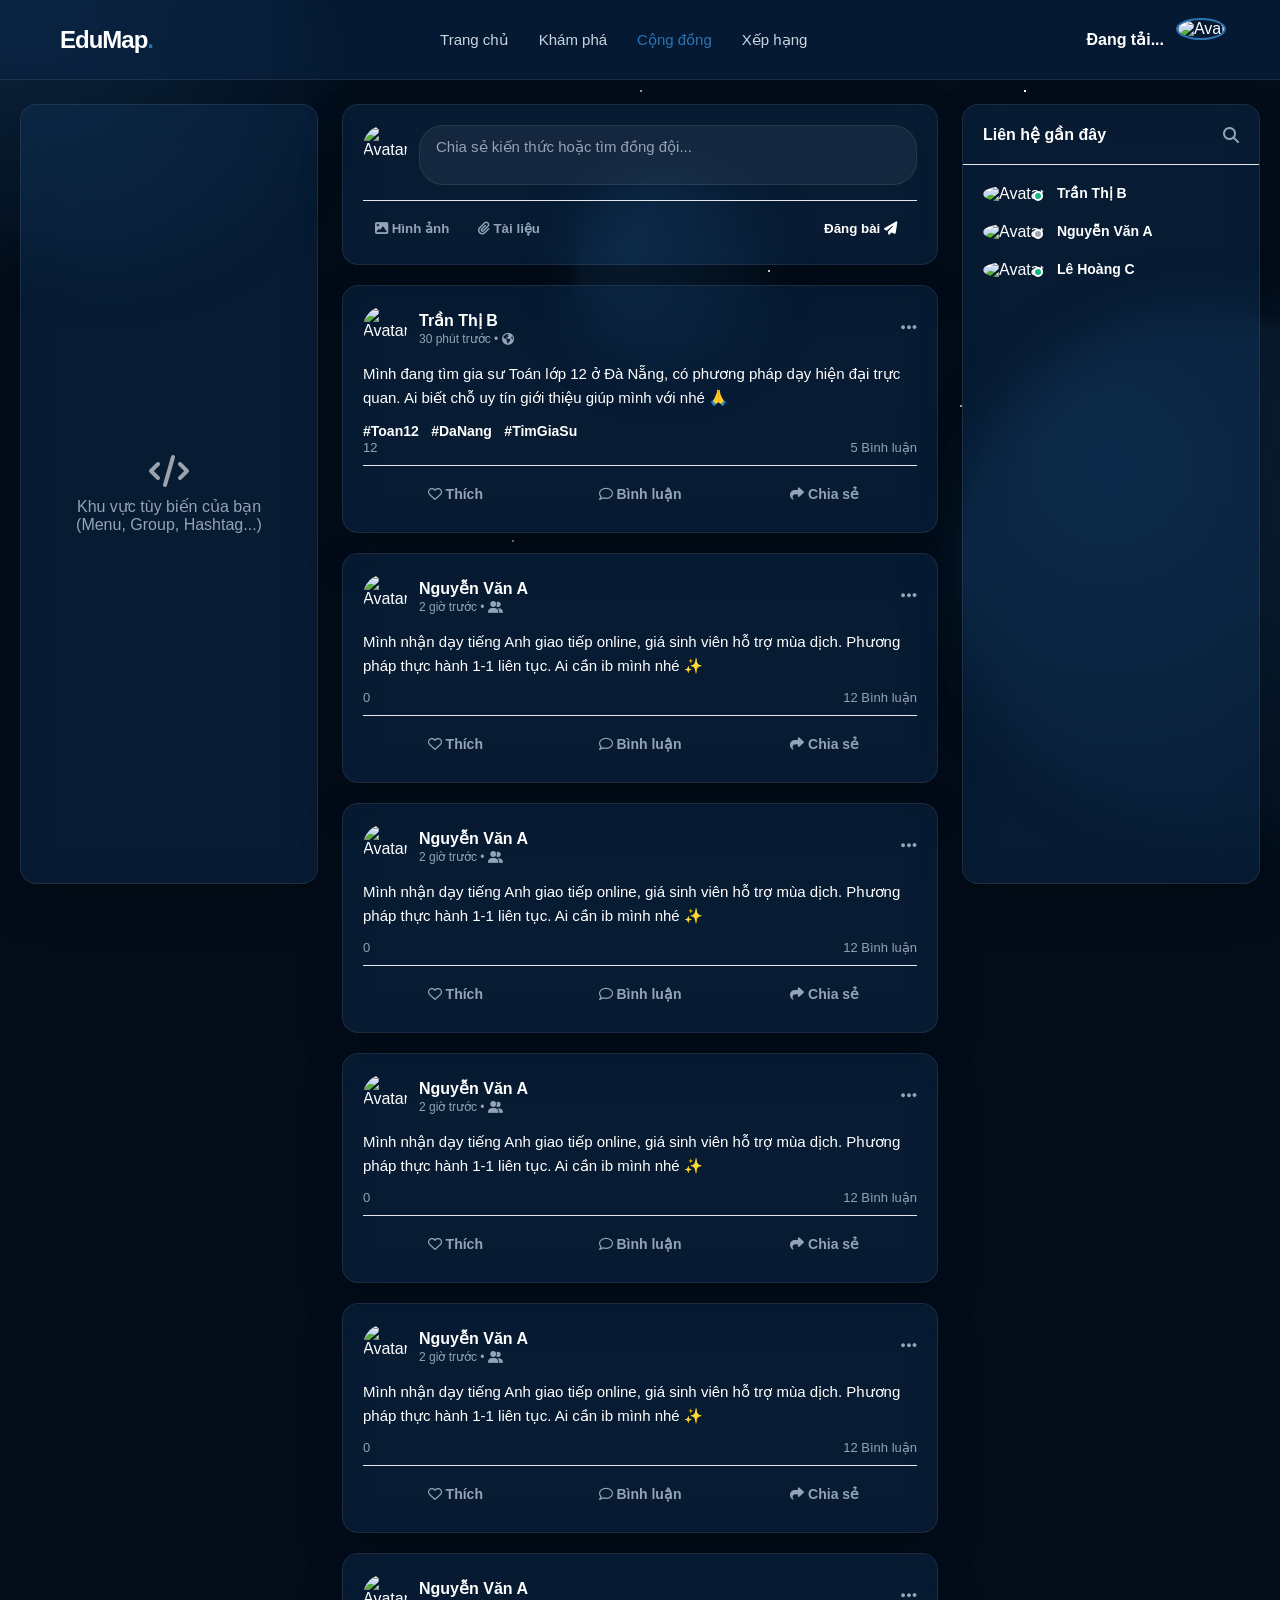
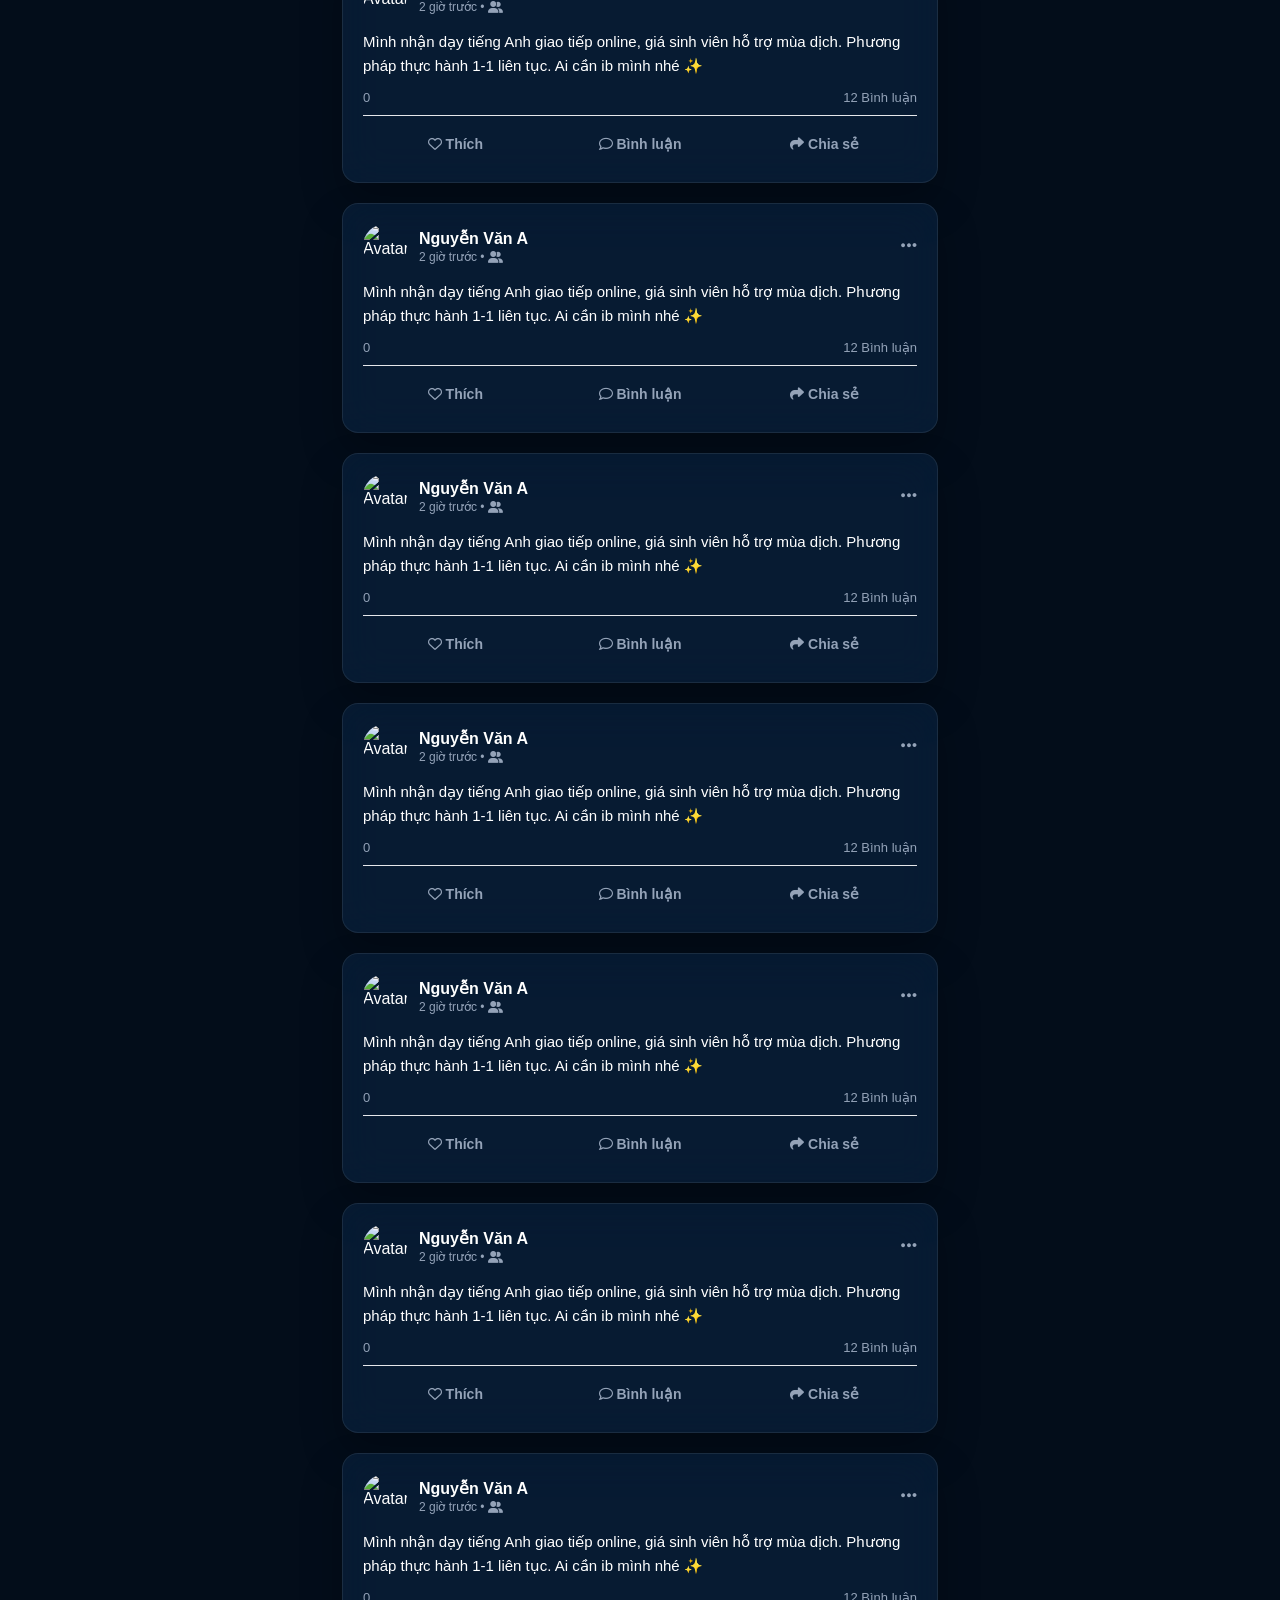
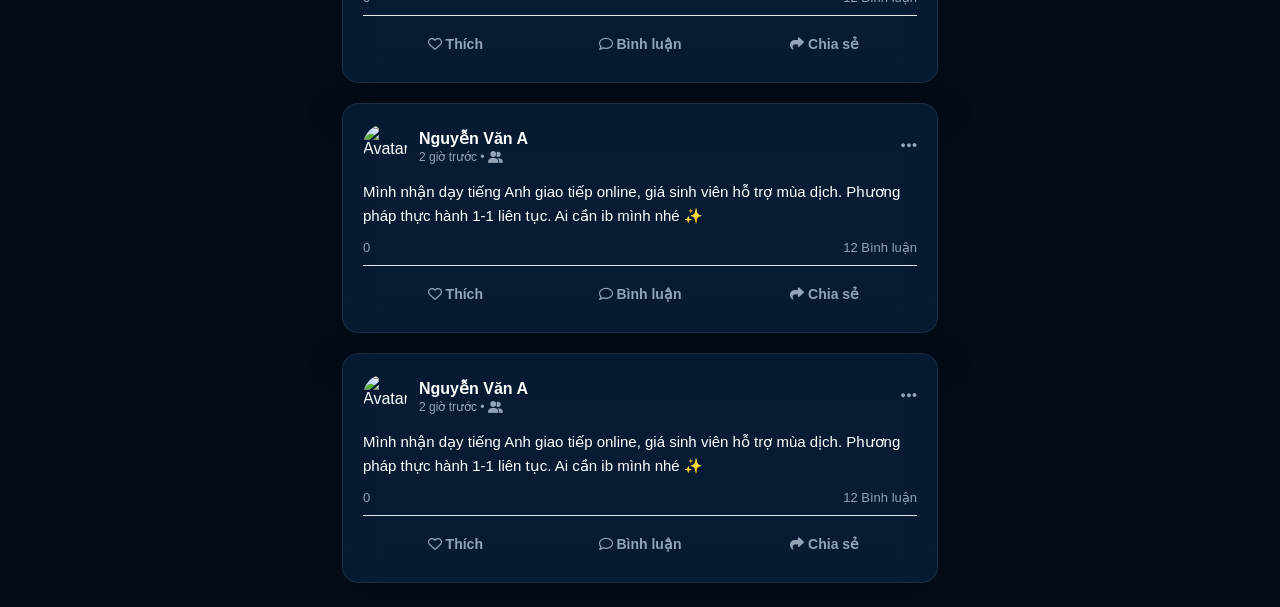
==== commit a0a0385d: "final" ====
--- a/page/community.html
+++ b/page/community.html
@@ -25,9 +25,17 @@
                 <li><a href="leaderboard.html">Xếp hạng</a></li>
             </ul>
             <div class="user-profile">
-                <span class="user-name" id ="userNameDisplay">Đang tải...</span>
-                <div class="avatar" id = "userAvatarDisplay" style = "cursor: pointer;" title = "Sửa hồ sơ">
-                    <img id = "userAvatarImg" src="https://api.dicebear.com/7.x/avataaars/svg?seed=default" alt="Avatar">
+                <span class="user-name" id="userNameDisplay">Đang tải...</span>
+                <div class="avatar-wrapper" id="avatarWrapper">
+                    <div class="avatar" id="userAvatarDisplay">
+                        <img id="userAvatarImg" src="https://api.dicebear.com/7.x/avataaars/svg?seed=default" alt="Avatar">
+                    </div>
+                    <div class="user-dropdown" id="userDropdown">
+                        <div class="dropdown-divider"></div>
+                        <button id="btnLogout" class="logout-btn">
+                            <i class="fa-solid fa-right-from-bracket"></i> Đăng xuất
+                        </button>
+                    </div>
                 </div>
             </div>
         </div>
@@ -54,7 +62,7 @@
                     <button class="btn-submit">Đăng bài <i class="fa-solid fa-paper-plane"></i></button>
                 </div>
             </div>
-            <div class="post glass-panel" data-post-id="1">
+            <div class="post glass-panel" id="post-static-0">
                 <div class="post-header">
                     <img src="https://i.pravatar.cc/150?img=5" class="avatar" alt="Avatar">
                     <div class="user-info">
@@ -90,39 +98,436 @@
                     </button>
                 </div>
             </div>
-            <div class="post glass-panel">
-                <div class="post-header">
-                    <img src="https://i.pravatar.cc/150?img=1" class="avatar" alt="Avatar">
-                    <div class="user-info">
-                        <h4 class="user-trigger" onclick="openChat('Nguyễn Văn A', 'https://i.pravatar.cc/150?img=1')">
-                            Nguyễn Văn A</h4>
-                        <span class="time">2 giờ trước • <i class="fa-solid fa-user-group"></i></span>
-                    </div>
-                    <button class="post-options"><i class="fa-solid fa-ellipsis"></i></button>
-                </div>
-                <div class="post-content">
-                    <p>Mình nhận dạy tiếng Anh giao tiếp online, giá sinh viên hỗ trợ mùa dịch. Phương pháp thực hành
-                        1-1 liên tục. Ai cần ib mình nhé ✨</p>
-                </div>
-                <div class="post-stats">
-                    <span class="like-count">0</span>
-                    <span>12 Bình luận</span>
-                </div>
-                <div class="actions">
-                    <button class="like-btn">
-                        <i class="fa-regular fa-heart"></i>
-                        <span>Thích</span>
-                    </button>
-                    <button class="comment-btn">
-                        <i class="fa-regular fa-comment"></i>
-                        Bình luận
-                    </button>
-                    <button class="share-btn">
-                        <i class="fa-solid fa-share"></i>
-                        Chia sẻ
-                    </button>
-                </div>
-            </div>
+            <div class="post glass-panel" id="post-static-1">
+                <div class="post-header">
+                    <img src="https://i.pravatar.cc/150?img=1" class="avatar" alt="Avatar">
+                    <div class="user-info">
+                        <h4 class="user-trigger" onclick="openChat('Nguyễn Văn A', 'https://i.pravatar.cc/150?img=1')">
+                            Nguyễn Văn A</h4>
+                        <span class="time">2 giờ trước • <i class="fa-solid fa-user-group"></i></span>
+                    </div>
+                    <button class="post-options"><i class="fa-solid fa-ellipsis"></i></button>
+                </div>
+                <div class="post-content">
+                    <p>Mình nhận dạy tiếng Anh giao tiếp online, giá sinh viên hỗ trợ mùa dịch. Phương pháp thực hành
+                        1-1 liên tục. Ai cần ib mình nhé ✨</p>
+                </div>
+                <div class="post-stats">
+                    <span class="like-count">0</span>
+                    <span>12 Bình luận</span>
+                </div>
+                <div class="actions">
+                    <button class="like-btn">
+                        <i class="fa-regular fa-heart"></i>
+                        <span>Thích</span>
+                    </button>
+                    <button class="comment-btn">
+                        <i class="fa-regular fa-comment"></i>
+                        Bình luận
+                    </button>
+                    <button class="share-btn">
+                        <i class="fa-solid fa-share"></i>
+                        Chia sẻ
+                    </button>
+                </div>
+            </div>
+            <div class="post glass-panel" id="post-static-2">
+                <div class="post-header">
+                    <img src="https://i.pravatar.cc/150?img=1" class="avatar" alt="Avatar">
+                    <div class="user-info">
+                        <h4 class="user-trigger" onclick="openChat('Nguyễn Văn A', 'https://i.pravatar.cc/150?img=1')">
+                            Nguyễn Văn A</h4>
+                        <span class="time">2 giờ trước • <i class="fa-solid fa-user-group"></i></span>
+                    </div>
+                    <button class="post-options"><i class="fa-solid fa-ellipsis"></i></button>
+                </div>
+                <div class="post-content">
+                    <p>Mình nhận dạy tiếng Anh giao tiếp online, giá sinh viên hỗ trợ mùa dịch. Phương pháp thực hành
+                        1-1 liên tục. Ai cần ib mình nhé ✨</p>
+                </div>
+                <div class="post-stats">
+                    <span class="like-count">0</span>
+                    <span>12 Bình luận</span>
+                </div>
+                <div class="actions">
+                    <button class="like-btn">
+                        <i class="fa-regular fa-heart"></i>
+                        <span>Thích</span>
+                    </button>
+                    <button class="comment-btn">
+                        <i class="fa-regular fa-comment"></i>
+                        Bình luận
+                    </button>
+                    <button class="share-btn">
+                        <i class="fa-solid fa-share"></i>
+                        Chia sẻ
+                    </button>
+                </div>
+            </div>
+            <div class="post glass-panel" id="post-static-3">
+                <div class="post-header">
+                    <img src="https://i.pravatar.cc/150?img=1" class="avatar" alt="Avatar">
+                    <div class="user-info">
+                        <h4 class="user-trigger" onclick="openChat('Nguyễn Văn A', 'https://i.pravatar.cc/150?img=1')">
+                            Nguyễn Văn A</h4>
+                        <span class="time">2 giờ trước • <i class="fa-solid fa-user-group"></i></span>
+                    </div>
+                    <button class="post-options"><i class="fa-solid fa-ellipsis"></i></button>
+                </div>
+                <div class="post-content">
+                    <p>Mình nhận dạy tiếng Anh giao tiếp online, giá sinh viên hỗ trợ mùa dịch. Phương pháp thực hành
+                        1-1 liên tục. Ai cần ib mình nhé ✨</p>
+                </div>
+                <div class="post-stats">
+                    <span class="like-count">0</span>
+                    <span>12 Bình luận</span>
+                </div>
+                <div class="actions">
+                    <button class="like-btn">
+                        <i class="fa-regular fa-heart"></i>
+                        <span>Thích</span>
+                    </button>
+                    <button class="comment-btn">
+                        <i class="fa-regular fa-comment"></i>
+                        Bình luận
+                    </button>
+                    <button class="share-btn">
+                        <i class="fa-solid fa-share"></i>
+                        Chia sẻ
+                    </button>
+                </div>
+            </div>
+            <div class="post glass-panel" id="post-static-4">
+                <div class="post-header">
+                    <img src="https://i.pravatar.cc/150?img=1" class="avatar" alt="Avatar">
+                    <div class="user-info">
+                        <h4 class="user-trigger" onclick="openChat('Nguyễn Văn A', 'https://i.pravatar.cc/150?img=1')">
+                            Nguyễn Văn A</h4>
+                        <span class="time">2 giờ trước • <i class="fa-solid fa-user-group"></i></span>
+                    </div>
+                    <button class="post-options"><i class="fa-solid fa-ellipsis"></i></button>
+                </div>
+                <div class="post-content">
+                    <p>Mình nhận dạy tiếng Anh giao tiếp online, giá sinh viên hỗ trợ mùa dịch. Phương pháp thực hành
+                        1-1 liên tục. Ai cần ib mình nhé ✨</p>
+                </div>
+                <div class="post-stats">
+                    <span class="like-count">0</span>
+                    <span>12 Bình luận</span>
+                </div>
+                <div class="actions">
+                    <button class="like-btn">
+                        <i class="fa-regular fa-heart"></i>
+                        <span>Thích</span>
+                    </button>
+                    <button class="comment-btn">
+                        <i class="fa-regular fa-comment"></i>
+                        Bình luận
+                    </button>
+                    <button class="share-btn">
+                        <i class="fa-solid fa-share"></i>
+                        Chia sẻ
+                    </button>
+                </div>
+            </div>
+            <div class="post glass-panel" id="post-static-5">
+                <div class="post-header">
+                    <img src="https://i.pravatar.cc/150?img=1" class="avatar" alt="Avatar">
+                    <div class="user-info">
+                        <h4 class="user-trigger" onclick="openChat('Nguyễn Văn A', 'https://i.pravatar.cc/150?img=1')">
+                            Nguyễn Văn A</h4>
+                        <span class="time">2 giờ trước • <i class="fa-solid fa-user-group"></i></span>
+                    </div>
+                    <button class="post-options"><i class="fa-solid fa-ellipsis"></i></button>
+                </div>
+                <div class="post-content">
+                    <p>Mình nhận dạy tiếng Anh giao tiếp online, giá sinh viên hỗ trợ mùa dịch. Phương pháp thực hành
+                        1-1 liên tục. Ai cần ib mình nhé ✨</p>
+                </div>
+                <div class="post-stats">
+                    <span class="like-count">0</span>
+                    <span>12 Bình luận</span>
+                </div>
+                <div class="actions">
+                    <button class="like-btn">
+                        <i class="fa-regular fa-heart"></i>
+                        <span>Thích</span>
+                    </button>
+                    <button class="comment-btn">
+                        <i class="fa-regular fa-comment"></i>
+                        Bình luận
+                    </button>
+                    <button class="share-btn">
+                        <i class="fa-solid fa-share"></i>
+                        Chia sẻ
+                    </button>
+                </div>
+            </div>
+            <div class="post glass-panel" id="post-static-6">
+                <div class="post-header">
+                    <img src="https://i.pravatar.cc/150?img=1" class="avatar" alt="Avatar">
+                    <div class="user-info">
+                        <h4 class="user-trigger" onclick="openChat('Nguyễn Văn A', 'https://i.pravatar.cc/150?img=1')">
+                            Nguyễn Văn A</h4>
+                        <span class="time">2 giờ trước • <i class="fa-solid fa-user-group"></i></span>
+                    </div>
+                    <button class="post-options"><i class="fa-solid fa-ellipsis"></i></button>
+                </div>
+                <div class="post-content">
+                    <p>Mình nhận dạy tiếng Anh giao tiếp online, giá sinh viên hỗ trợ mùa dịch. Phương pháp thực hành
+                        1-1 liên tục. Ai cần ib mình nhé ✨</p>
+                </div>
+                <div class="post-stats">
+                    <span class="like-count">0</span>
+                    <span>12 Bình luận</span>
+                </div>
+                <div class="actions">
+                    <button class="like-btn">
+                        <i class="fa-regular fa-heart"></i>
+                        <span>Thích</span>
+                    </button>
+                    <button class="comment-btn">
+                        <i class="fa-regular fa-comment"></i>
+                        Bình luận
+                    </button>
+                    <button class="share-btn">
+                        <i class="fa-solid fa-share"></i>
+                        Chia sẻ
+                    </button>
+                </div>
+            </div>
+            <div class="post glass-panel" id="post-static-7">
+                <div class="post-header">
+                    <img src="https://i.pravatar.cc/150?img=1" class="avatar" alt="Avatar">
+                    <div class="user-info">
+                        <h4 class="user-trigger" onclick="openChat('Nguyễn Văn A', 'https://i.pravatar.cc/150?img=1')">
+                            Nguyễn Văn A</h4>
+                        <span class="time">2 giờ trước • <i class="fa-solid fa-user-group"></i></span>
+                    </div>
+                    <button class="post-options"><i class="fa-solid fa-ellipsis"></i></button>
+                </div>
+                <div class="post-content">
+                    <p>Mình nhận dạy tiếng Anh giao tiếp online, giá sinh viên hỗ trợ mùa dịch. Phương pháp thực hành
+                        1-1 liên tục. Ai cần ib mình nhé ✨</p>
+                </div>
+                <div class="post-stats">
+                    <span class="like-count">0</span>
+                    <span>12 Bình luận</span>
+                </div>
+                <div class="actions">
+                    <button class="like-btn">
+                        <i class="fa-regular fa-heart"></i>
+                        <span>Thích</span>
+                    </button>
+                    <button class="comment-btn">
+                        <i class="fa-regular fa-comment"></i>
+                        Bình luận
+                    </button>
+                    <button class="share-btn">
+                        <i class="fa-solid fa-share"></i>
+                        Chia sẻ
+                    </button>
+                </div>
+            </div>
+            <div class="post glass-panel" id="post-static-8">
+                <div class="post-header">
+                    <img src="https://i.pravatar.cc/150?img=1" class="avatar" alt="Avatar">
+                    <div class="user-info">
+                        <h4 class="user-trigger" onclick="openChat('Nguyễn Văn A', 'https://i.pravatar.cc/150?img=1')">
+                            Nguyễn Văn A</h4>
+                        <span class="time">2 giờ trước • <i class="fa-solid fa-user-group"></i></span>
+                    </div>
+                    <button class="post-options"><i class="fa-solid fa-ellipsis"></i></button>
+                </div>
+                <div class="post-content">
+                    <p>Mình nhận dạy tiếng Anh giao tiếp online, giá sinh viên hỗ trợ mùa dịch. Phương pháp thực hành
+                        1-1 liên tục. Ai cần ib mình nhé ✨</p>
+                </div>
+                <div class="post-stats">
+                    <span class="like-count">0</span>
+                    <span>12 Bình luận</span>
+                </div>
+                <div class="actions">
+                    <button class="like-btn">
+                        <i class="fa-regular fa-heart"></i>
+                        <span>Thích</span>
+                    </button>
+                    <button class="comment-btn">
+                        <i class="fa-regular fa-comment"></i>
+                        Bình luận
+                    </button>
+                    <button class="share-btn">
+                        <i class="fa-solid fa-share"></i>
+                        Chia sẻ
+                    </button>
+                </div>
+            </div>
+            <div class="post glass-panel" id="post-static-9">
+                <div class="post-header">
+                    <img src="https://i.pravatar.cc/150?img=1" class="avatar" alt="Avatar">
+                    <div class="user-info">
+                        <h4 class="user-trigger" onclick="openChat('Nguyễn Văn A', 'https://i.pravatar.cc/150?img=1')">
+                            Nguyễn Văn A</h4>
+                        <span class="time">2 giờ trước • <i class="fa-solid fa-user-group"></i></span>
+                    </div>
+                    <button class="post-options"><i class="fa-solid fa-ellipsis"></i></button>
+                </div>
+                <div class="post-content">
+                    <p>Mình nhận dạy tiếng Anh giao tiếp online, giá sinh viên hỗ trợ mùa dịch. Phương pháp thực hành
+                        1-1 liên tục. Ai cần ib mình nhé ✨</p>
+                </div>
+                <div class="post-stats">
+                    <span class="like-count">0</span>
+                    <span>12 Bình luận</span>
+                </div>
+                <div class="actions">
+                    <button class="like-btn">
+                        <i class="fa-regular fa-heart"></i>
+                        <span>Thích</span>
+                    </button>
+                    <button class="comment-btn">
+                        <i class="fa-regular fa-comment"></i>
+                        Bình luận
+                    </button>
+                    <button class="share-btn">
+                        <i class="fa-solid fa-share"></i>
+                        Chia sẻ
+                    </button>
+                </div>
+            </div>
+            <div class="post glass-panel" id="post-static-10">
+                <div class="post-header">
+                    <img src="https://i.pravatar.cc/150?img=1" class="avatar" alt="Avatar">
+                    <div class="user-info">
+                        <h4 class="user-trigger" onclick="openChat('Nguyễn Văn A', 'https://i.pravatar.cc/150?img=1')">
+                            Nguyễn Văn A</h4>
+                        <span class="time">2 giờ trước • <i class="fa-solid fa-user-group"></i></span>
+                    </div>
+                    <button class="post-options"><i class="fa-solid fa-ellipsis"></i></button>
+                </div>
+                <div class="post-content">
+                    <p>Mình nhận dạy tiếng Anh giao tiếp online, giá sinh viên hỗ trợ mùa dịch. Phương pháp thực hành
+                        1-1 liên tục. Ai cần ib mình nhé ✨</p>
+                </div>
+                <div class="post-stats">
+                    <span class="like-count">0</span>
+                    <span>12 Bình luận</span>
+                </div>
+                <div class="actions">
+                    <button class="like-btn">
+                        <i class="fa-regular fa-heart"></i>
+                        <span>Thích</span>
+                    </button>
+                    <button class="comment-btn">
+                        <i class="fa-regular fa-comment"></i>
+                        Bình luận
+                    </button>
+                    <button class="share-btn">
+                        <i class="fa-solid fa-share"></i>
+                        Chia sẻ
+                    </button>
+                </div>
+            </div>
+            <div class="post glass-panel" id="post-static-11">
+                <div class="post-header">
+                    <img src="https://i.pravatar.cc/150?img=1" class="avatar" alt="Avatar">
+                    <div class="user-info">
+                        <h4 class="user-trigger" onclick="openChat('Nguyễn Văn A', 'https://i.pravatar.cc/150?img=1')">
+                            Nguyễn Văn A</h4>
+                        <span class="time">2 giờ trước • <i class="fa-solid fa-user-group"></i></span>
+                    </div>
+                    <button class="post-options"><i class="fa-solid fa-ellipsis"></i></button>
+                </div>
+                <div class="post-content">
+                    <p>Mình nhận dạy tiếng Anh giao tiếp online, giá sinh viên hỗ trợ mùa dịch. Phương pháp thực hành
+                        1-1 liên tục. Ai cần ib mình nhé ✨</p>
+                </div>
+                <div class="post-stats">
+                    <span class="like-count">0</span>
+                    <span>12 Bình luận</span>
+                </div>
+                <div class="actions">
+                    <button class="like-btn">
+                        <i class="fa-regular fa-heart"></i>
+                        <span>Thích</span>
+                    </button>
+                    <button class="comment-btn">
+                        <i class="fa-regular fa-comment"></i>
+                        Bình luận
+                    </button>
+                    <button class="share-btn">
+                        <i class="fa-solid fa-share"></i>
+                        Chia sẻ
+                    </button>
+                </div>
+            </div>
+            <div class="post glass-panel" id="post-static-12">
+                <div class="post-header">
+                    <img src="https://i.pravatar.cc/150?img=1" class="avatar" alt="Avatar">
+                    <div class="user-info">
+                        <h4 class="user-trigger" onclick="openChat('Nguyễn Văn A', 'https://i.pravatar.cc/150?img=1')">
+                            Nguyễn Văn A</h4>
+                        <span class="time">2 giờ trước • <i class="fa-solid fa-user-group"></i></span>
+                    </div>
+                    <button class="post-options"><i class="fa-solid fa-ellipsis"></i></button>
+                </div>
+                <div class="post-content">
+                    <p>Mình nhận dạy tiếng Anh giao tiếp online, giá sinh viên hỗ trợ mùa dịch. Phương pháp thực hành
+                        1-1 liên tục. Ai cần ib mình nhé ✨</p>
+                </div>
+                <div class="post-stats">
+                    <span class="like-count">0</span>
+                    <span>12 Bình luận</span>
+                </div>
+                <div class="actions">
+                    <button class="like-btn">
+                        <i class="fa-regular fa-heart"></i>
+                        <span>Thích</span>
+                    </button>
+                    <button class="comment-btn">
+                        <i class="fa-regular fa-comment"></i>
+                        Bình luận
+                    </button>
+                    <button class="share-btn">
+                        <i class="fa-solid fa-share"></i>
+                        Chia sẻ
+                    </button>
+                </div>
+            </div>
+            <div class="post glass-panel" id="post-static-13">
+                <div class="post-header">
+                    <img src="https://i.pravatar.cc/150?img=1" class="avatar" alt="Avatar">
+                    <div class="user-info">
+                        <h4 class="user-trigger" onclick="openChat('Nguyễn Văn A', 'https://i.pravatar.cc/150?img=1')">
+                            Nguyễn Văn A</h4>
+                        <span class="time">2 giờ trước • <i class="fa-solid fa-user-group"></i></span>
+                    </div>
+                    <button class="post-options"><i class="fa-solid fa-ellipsis"></i></button>
+                </div>
+                <div class="post-content">
+                    <p>Mình nhận dạy tiếng Anh giao tiếp online, giá sinh viên hỗ trợ mùa dịch. Phương pháp thực hành
+                        1-1 liên tục. Ai cần ib mình nhé ✨</p>
+                </div>
+                <div class="post-stats">
+                    <span class="like-count">0</span>
+                    <span>12 Bình luận</span>
+                </div>
+                <div class="actions">
+                    <button class="like-btn">
+                        <i class="fa-regular fa-heart"></i>
+                        <span>Thích</span>
+                    </button>
+                    <button class="comment-btn">
+                        <i class="fa-regular fa-comment"></i>
+                        Bình luận
+                    </button>
+                    <button class="share-btn">
+                        <i class="fa-solid fa-share"></i>
+                        Chia sẻ
+                    </button>
+                </div>
+            </div>
+
         </main>
         <aside class="sidebar-right">
             <div id="contact-list" class="glass-panel active-panel">
@@ -138,7 +543,6 @@
                         </div>
                         <div class="chat-item-info">
                             <h5>Trần Thị B</h5>
-                            <p>Bạn: Chào bạn, mình có biết 1...</p>
                         </div>
                     </div>
                     <div class="chat-item" onclick="openChat('Nguyễn Văn A', 'https://i.pravatar.cc/150?img=1')">
@@ -148,7 +552,6 @@
                         </div>
                         <div class="chat-item-info">
                             <h5>Nguyễn Văn A</h5>
-                            <p>Ok, lịch học là tối thứ 3 nhé!</p>
                         </div>
                     </div>
                     <div class="chat-item" onclick="openChat('Lê Hoàng C', 'https://i.pravatar.cc/150?img=8')">
@@ -158,7 +561,6 @@
                         </div>
                         <div class="chat-item-info">
                             <h5>Lê Hoàng C</h5>
-                            <p>Cảm ơn admin duyệt bài.</p>
                         </div>
                     </div>
                 </div>
@@ -171,12 +573,6 @@
                     <i class="fa-solid fa-circle-info info-icon"></i>
                 </div>
                 <div class="chat-body">
-                    <div class="message received">
-                        <p>Chào bạn, bạn có tài liệu môn C++ không cho mình xin với?</p>
-                    </div>
-                    <div class="message sent">
-                        <p>Mình có nha, đợi mình xíu mình gửi link driver cho.</p>
-                    </div>
                 </div>
                 <div class="chat-footer">
                     <i class="fa-solid fa-face-smile"></i>
@@ -186,22 +582,6 @@
             </div>
         </aside>
     </div>
-    <script>
-        function openChat(name, avatarUrl) {
-            document.getElementById('chat-name').innerText = name;
-            document.getElementById('chat-avatar').src = avatarUrl;
-            document.getElementById('contact-list').classList.remove('active-panel');
-            document.getElementById('contact-list').classList.add('hidden-panel');
-            document.getElementById('active-chat').classList.remove('hidden-panel');
-            document.getElementById('active-chat').classList.add('active-panel');
-        }
-        function closeChat() {
-            document.getElementById('active-chat').classList.remove('active-panel');
-            document.getElementById('active-chat').classList.add('hidden-panel');
-            document.getElementById('contact-list').classList.remove('hidden-panel');
-            document.getElementById('contact-list').classList.add('active-panel');
-        }
-    </script>
     <script src="https://cdn.jsdelivr.net/npm/@supabase/supabase-js@2"></script>
     <script src="../js/supabse.js"></script>
     <script src="../js/user-info.js"></script>
--- a/css/community.css
+++ b/css/community.css
@@ -447,6 +447,7 @@
     display: flex;
     flex-direction: column;
     gap: 10px;
+    max-height: calc(100vh - 250px);
 }
 
 .message {
--- a/css/find_tutor.css
+++ b/css/find_tutor.css
@@ -853,7 +853,6 @@
     max-height: 250px;
     overflow-y: auto;
     background: rgba(10, 38, 71, 0.95) !important;
-    /* Đổ màu nền đậm để che thẻ select */
     backdrop-filter: blur(16px);
     border: 1px solid rgba(255, 255, 255, 0.15) !important;
     border-radius: 12px;
@@ -900,4 +899,100 @@
 .suggestion-sub {
     font-size: 12px;
     color: #94a3b8;
+}
+
+.avatar-wrapper {
+    position: relative;
+    cursor: pointer;
+}
+
+.user-dropdown {
+    position: absolute;
+    top: calc(100% + 15px);
+    right: 0;
+    width: 220px;
+    background: rgba(10, 38, 71, 0.95);
+    backdrop-filter: blur(15px);
+    border: 1px solid rgba(255, 255, 255, 0.1);
+    border-radius: 16px;
+    padding: 12px;
+    display: none;
+    flex-direction: column;
+    box-shadow: 0 15px 35px rgba(0, 0, 0, 0.4);
+    z-index: 9999;
+    animation: fadeInDown 0.3s ease;
+}
+
+.user-dropdown.active {
+    display: flex;
+}
+
+.dropdown-info {
+    padding: 8px 12px;
+    text-align: left;
+}
+
+.dropdown-info p {
+    font-weight: 800;
+    margin: 0;
+    font-size: 14px;
+    color: #fff;
+}
+
+.dropdown-info small {
+    color: #94a3b8;
+    font-size: 11px;
+}
+
+.dropdown-divider {
+    height: 1px;
+    background: rgba(255, 255, 255, 0.1);
+    margin: 8px 0;
+}
+
+.dropdown-item {
+    display: flex;
+    align-items: center;
+    gap: 10px;
+    padding: 10px 12px;
+    color: #cbd5e1;
+    text-decoration: none;
+    font-size: 14px;
+    border-radius: 8px;
+    transition: 0.2s;
+}
+
+.dropdown-item:hover {
+    background: rgba(44, 116, 179, 0.2);
+    color: #fff;
+}
+
+.logout-btn {
+    display: flex;
+    align-items: center;
+    gap: 10px;
+    width: 100%;
+    padding: 10px 12px;
+    background: rgba(239, 68, 68, 0.1);
+    color: #ef4444;
+    border: 1px solid rgba(239, 68, 68, 0.2);
+    border-radius: 8px;
+    font-weight: 700;
+    cursor: pointer;
+    transition: 0.3s;
+    margin-top: 5px;
+}
+
+.logout-btn:hover {
+    background: #ef4444;
+    color: #fff;
+}
+
+@keyframes fadeInDown {
+    from { opacity: 0; transform: translateY(-10px); }
+    to { opacity: 1; transform: translateY(0); }
+}
+
+.hidden-panel {
+    display: none !important;
 }
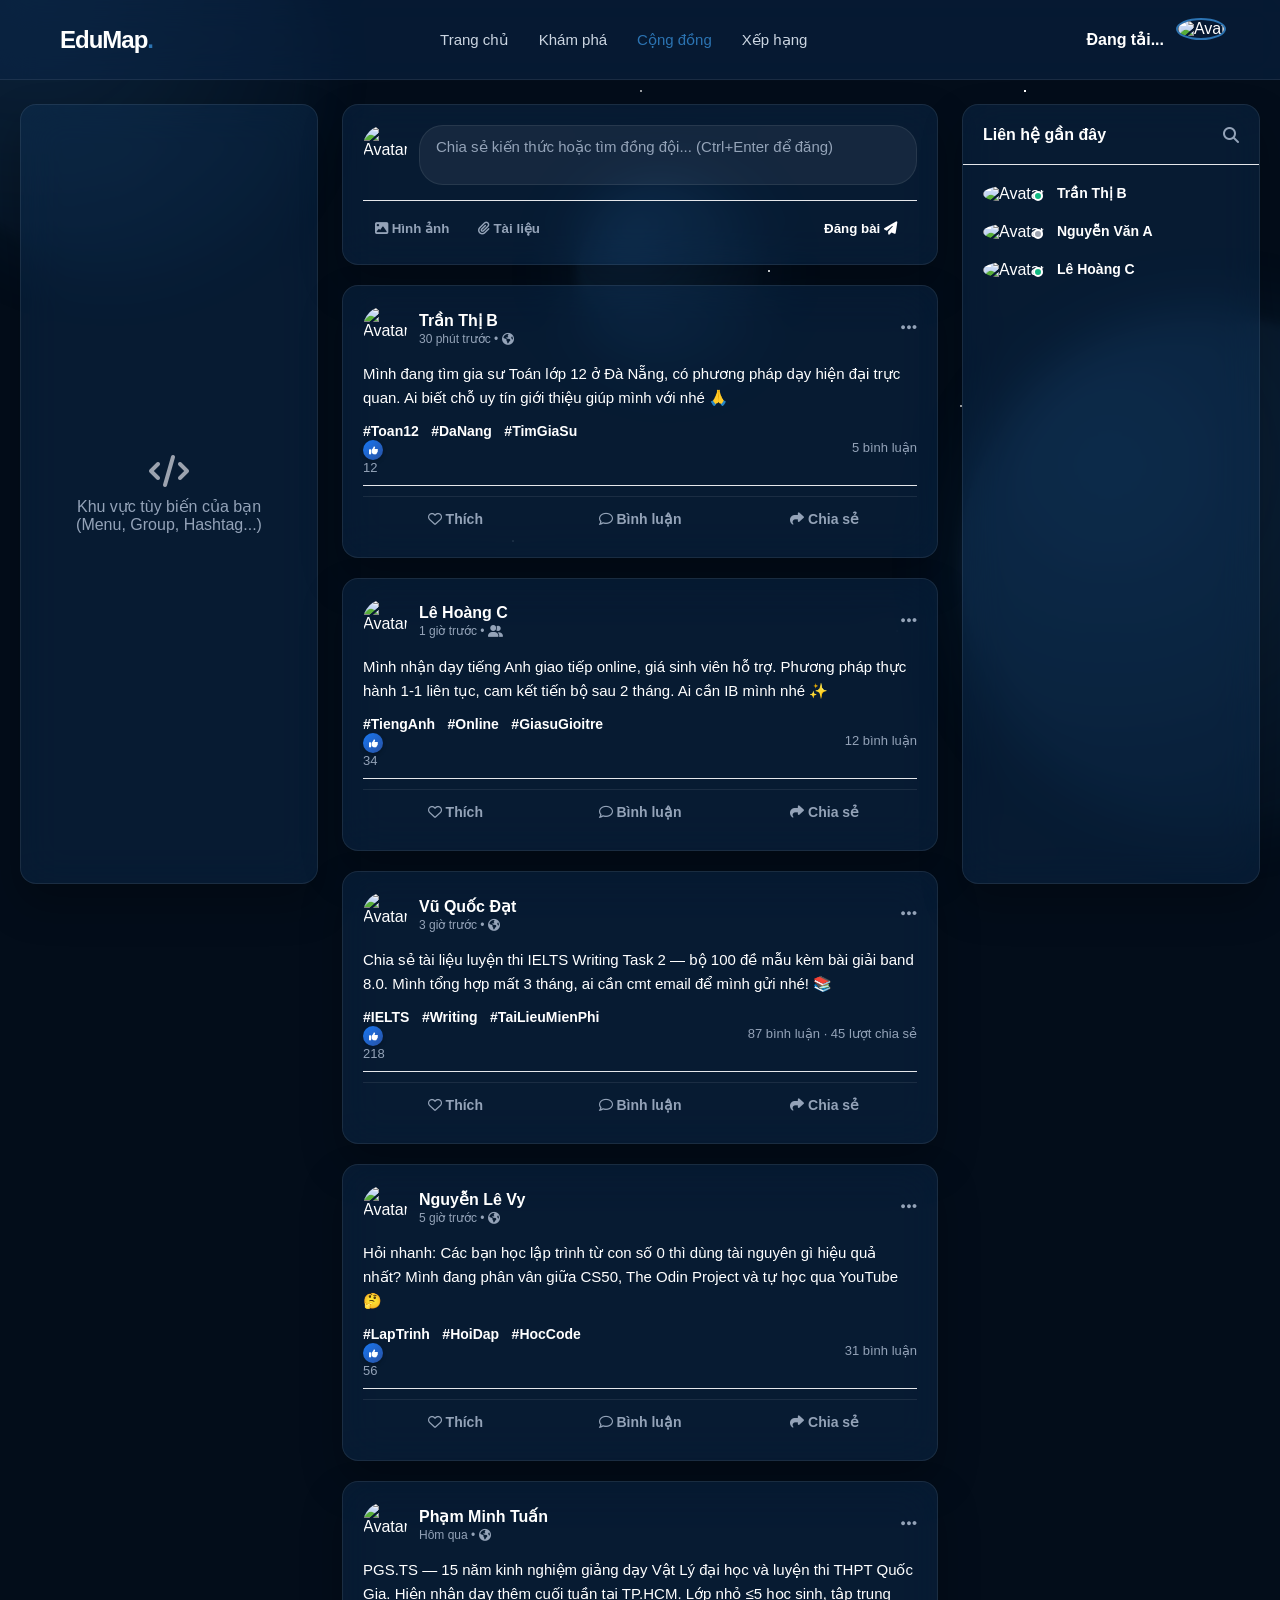
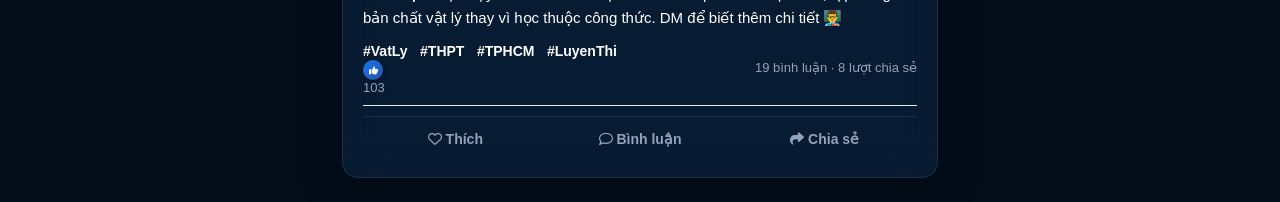
==== commit 607450eb: "Update community.html" ====
--- a/page/community.html
+++ b/page/community.html
@@ -15,6 +15,7 @@
         <div class="bubble b2"></div>
         <div class="bubble b3"></div>
     </div>
+
     <nav class="navbar">
         <div class="nav-container">
             <div class="logo">EduMap<span>.</span></div>
@@ -40,7 +41,9 @@
             </div>
         </div>
     </nav>
+
     <div class="community-layout">
+        <!-- Sidebar trái -->
         <aside class="sidebar-left">
             <div class="glass-panel empty-state">
                 <i class="fa-solid fa-code"></i>
@@ -48,487 +51,152 @@
                 <span>(Menu, Group, Hashtag...)</span>
             </div>
         </aside>
-        <main class="feed-center">
-            <div class="post-box glass-panel">
+
+        <!-- Feed chính -->
+        <main class="feed-center" id="feedCenter">
+            <!-- Ô viết bài -->
+            <div class="post-box glass-panel" id="postBox">
                 <div class="post-box-header">
-                    <img src="https://i.pravatar.cc/150?img=11" alt="Avatar" class="avatar">
-                    <textarea placeholder="Chia sẻ kiến thức hoặc tìm đồng đội..." rows="2"></textarea>
+                    <img src="https://api.dicebear.com/7.x/avataaars/svg?seed=default" id="postBoxAvatar" alt="Avatar" class="avatar">
+                    <textarea id="postTextarea" placeholder="Chia sẻ kiến thức hoặc tìm đồng đội... (Ctrl+Enter để đăng)" rows="2"></textarea>
                 </div>
                 <div class="post-box-actions">
                     <div class="attach-tools">
                         <button><i class="fa-solid fa-image"></i> Hình ảnh</button>
                         <button><i class="fa-solid fa-paperclip"></i> Tài liệu</button>
                     </div>
-                    <button class="btn-submit">Đăng bài <i class="fa-solid fa-paper-plane"></i></button>
-                </div>
-            </div>
+                    <button class="btn-submit" id="submitPostBtn">Đăng bài <i class="fa-solid fa-paper-plane"></i></button>
+                </div>
+            </div>
+
+            <!-- Mock posts đa dạng -->
             <div class="post glass-panel" id="post-static-0">
                 <div class="post-header">
                     <img src="https://i.pravatar.cc/150?img=5" class="avatar" alt="Avatar">
                     <div class="user-info">
-                        <h4 class="user-trigger" onclick="openChat('Trần Thị B', 'https://i.pravatar.cc/150?img=5')">
-                            Trần Thị B</h4>
+                        <h4 class="user-trigger" onclick="openChat('Trần Thị B','https://i.pravatar.cc/150?img=5')">Trần Thị B</h4>
                         <span class="time">30 phút trước • <i class="fa-solid fa-earth-americas"></i></span>
                     </div>
                     <button class="post-options"><i class="fa-solid fa-ellipsis"></i></button>
                 </div>
                 <div class="post-content">
-                    <p>Mình đang tìm gia sư Toán lớp 12 ở Đà Nẵng, có phương pháp dạy hiện đại trực quan. Ai biết chỗ uy
-                        tín giới thiệu giúp mình với nhé 🙏</p>
-                    <div class="post-tags">
-                        <span>#Toan12</span> <span>#DaNang</span> <span>#TimGiaSu</span>
-                    </div>
-                </div>
-                <div class="post-stats">
-                    <span class="like-count">12</span>
-                    <span>5 Bình luận</span>
-                </div>
-                <div class="actions">
-                    <button class="like-btn">
-                        <i class="fa-regular fa-heart"></i>
-                        <span>Thích</span>
-                    </button>
-                    <button class="comment-btn">
-                        <i class="fa-regular fa-comment"></i>
-                        Bình luận
-                    </button>
-                    <button class="share-btn">
-                        <i class="fa-solid fa-share"></i>
-                        Chia sẻ
-                    </button>
-                </div>
-            </div>
+                    <p>Mình đang tìm gia sư Toán lớp 12 ở Đà Nẵng, có phương pháp dạy hiện đại trực quan. Ai biết chỗ uy tín giới thiệu giúp mình với nhé 🙏</p>
+                    <div class="post-tags"><span>#Toan12</span> <span>#DaNang</span> <span>#TimGiaSu</span></div>
+                </div>
+                <div class="post-stats">
+                    <span class="stat-like-count"><span class="like-icon-circle"><i class="fa-solid fa-thumbs-up" style="font-size:9px;"></i></span> 12</span>
+                    <span>5 bình luận</span>
+                </div>
+                <div style="border-top:1px solid rgba(255,255,255,0.08);margin:4px 0;"></div>
+                <div class="actions">
+                    <button class="like-btn"><i class="fa-regular fa-heart"></i> <span>Thích</span></button>
+                    <button class="comment-btn"><i class="fa-regular fa-comment"></i> Bình luận</button>
+                    <button class="share-btn"><i class="fa-solid fa-share"></i> Chia sẻ</button>
+                </div>
+            </div>
+
             <div class="post glass-panel" id="post-static-1">
                 <div class="post-header">
-                    <img src="https://i.pravatar.cc/150?img=1" class="avatar" alt="Avatar">
-                    <div class="user-info">
-                        <h4 class="user-trigger" onclick="openChat('Nguyễn Văn A', 'https://i.pravatar.cc/150?img=1')">
-                            Nguyễn Văn A</h4>
-                        <span class="time">2 giờ trước • <i class="fa-solid fa-user-group"></i></span>
-                    </div>
-                    <button class="post-options"><i class="fa-solid fa-ellipsis"></i></button>
-                </div>
-                <div class="post-content">
-                    <p>Mình nhận dạy tiếng Anh giao tiếp online, giá sinh viên hỗ trợ mùa dịch. Phương pháp thực hành
-                        1-1 liên tục. Ai cần ib mình nhé ✨</p>
-                </div>
-                <div class="post-stats">
-                    <span class="like-count">0</span>
-                    <span>12 Bình luận</span>
-                </div>
-                <div class="actions">
-                    <button class="like-btn">
-                        <i class="fa-regular fa-heart"></i>
-                        <span>Thích</span>
-                    </button>
-                    <button class="comment-btn">
-                        <i class="fa-regular fa-comment"></i>
-                        Bình luận
-                    </button>
-                    <button class="share-btn">
-                        <i class="fa-solid fa-share"></i>
-                        Chia sẻ
-                    </button>
-                </div>
-            </div>
+                    <img src="https://i.pravatar.cc/150?img=12" class="avatar" alt="Avatar">
+                    <div class="user-info">
+                        <h4 class="user-trigger" onclick="openChat('Lê Hoàng C','https://i.pravatar.cc/150?img=12')">Lê Hoàng C</h4>
+                        <span class="time">1 giờ trước • <i class="fa-solid fa-user-group"></i></span>
+                    </div>
+                    <button class="post-options"><i class="fa-solid fa-ellipsis"></i></button>
+                </div>
+                <div class="post-content">
+                    <p>Mình nhận dạy tiếng Anh giao tiếp online, giá sinh viên hỗ trợ. Phương pháp thực hành 1-1 liên tục, cam kết tiến bộ sau 2 tháng. Ai cần IB mình nhé ✨</p>
+                    <div class="post-tags"><span>#TiengAnh</span> <span>#Online</span> <span>#GiasuGioitre</span></div>
+                </div>
+                <div class="post-stats">
+                    <span class="stat-like-count"><span class="like-icon-circle"><i class="fa-solid fa-thumbs-up" style="font-size:9px;"></i></span> 34</span>
+                    <span>12 bình luận</span>
+                </div>
+                <div style="border-top:1px solid rgba(255,255,255,0.08);margin:4px 0;"></div>
+                <div class="actions">
+                    <button class="like-btn"><i class="fa-regular fa-heart"></i> <span>Thích</span></button>
+                    <button class="comment-btn"><i class="fa-regular fa-comment"></i> Bình luận</button>
+                    <button class="share-btn"><i class="fa-solid fa-share"></i> Chia sẻ</button>
+                </div>
+            </div>
+
             <div class="post glass-panel" id="post-static-2">
                 <div class="post-header">
-                    <img src="https://i.pravatar.cc/150?img=1" class="avatar" alt="Avatar">
-                    <div class="user-info">
-                        <h4 class="user-trigger" onclick="openChat('Nguyễn Văn A', 'https://i.pravatar.cc/150?img=1')">
-                            Nguyễn Văn A</h4>
-                        <span class="time">2 giờ trước • <i class="fa-solid fa-user-group"></i></span>
-                    </div>
-                    <button class="post-options"><i class="fa-solid fa-ellipsis"></i></button>
-                </div>
-                <div class="post-content">
-                    <p>Mình nhận dạy tiếng Anh giao tiếp online, giá sinh viên hỗ trợ mùa dịch. Phương pháp thực hành
-                        1-1 liên tục. Ai cần ib mình nhé ✨</p>
-                </div>
-                <div class="post-stats">
-                    <span class="like-count">0</span>
-                    <span>12 Bình luận</span>
-                </div>
-                <div class="actions">
-                    <button class="like-btn">
-                        <i class="fa-regular fa-heart"></i>
-                        <span>Thích</span>
-                    </button>
-                    <button class="comment-btn">
-                        <i class="fa-regular fa-comment"></i>
-                        Bình luận
-                    </button>
-                    <button class="share-btn">
-                        <i class="fa-solid fa-share"></i>
-                        Chia sẻ
-                    </button>
-                </div>
-            </div>
+                    <img src="https://i.pravatar.cc/150?img=26" class="avatar" alt="Avatar">
+                    <div class="user-info">
+                        <h4 class="user-trigger" onclick="openChat('Vũ Quốc Đạt','https://i.pravatar.cc/150?img=26')">Vũ Quốc Đạt</h4>
+                        <span class="time">3 giờ trước • <i class="fa-solid fa-earth-americas"></i></span>
+                    </div>
+                    <button class="post-options"><i class="fa-solid fa-ellipsis"></i></button>
+                </div>
+                <div class="post-content">
+                    <p>Chia sẻ tài liệu luyện thi IELTS Writing Task 2 — bộ 100 đề mẫu kèm bài giải band 8.0. Mình tổng hợp mất 3 tháng, ai cần cmt email để mình gửi nhé! 📚</p>
+                    <div class="post-tags"><span>#IELTS</span> <span>#Writing</span> <span>#TaiLieuMienPhi</span></div>
+                </div>
+                <div class="post-stats">
+                    <span class="stat-like-count"><span class="like-icon-circle"><i class="fa-solid fa-thumbs-up" style="font-size:9px;"></i></span> 218</span>
+                    <span>87 bình luận · 45 lượt chia sẻ</span>
+                </div>
+                <div style="border-top:1px solid rgba(255,255,255,0.08);margin:4px 0;"></div>
+                <div class="actions">
+                    <button class="like-btn"><i class="fa-regular fa-heart"></i> <span>Thích</span></button>
+                    <button class="comment-btn"><i class="fa-regular fa-comment"></i> Bình luận</button>
+                    <button class="share-btn"><i class="fa-solid fa-share"></i> Chia sẻ</button>
+                </div>
+            </div>
+
             <div class="post glass-panel" id="post-static-3">
                 <div class="post-header">
-                    <img src="https://i.pravatar.cc/150?img=1" class="avatar" alt="Avatar">
-                    <div class="user-info">
-                        <h4 class="user-trigger" onclick="openChat('Nguyễn Văn A', 'https://i.pravatar.cc/150?img=1')">
-                            Nguyễn Văn A</h4>
-                        <span class="time">2 giờ trước • <i class="fa-solid fa-user-group"></i></span>
-                    </div>
-                    <button class="post-options"><i class="fa-solid fa-ellipsis"></i></button>
-                </div>
-                <div class="post-content">
-                    <p>Mình nhận dạy tiếng Anh giao tiếp online, giá sinh viên hỗ trợ mùa dịch. Phương pháp thực hành
-                        1-1 liên tục. Ai cần ib mình nhé ✨</p>
-                </div>
-                <div class="post-stats">
-                    <span class="like-count">0</span>
-                    <span>12 Bình luận</span>
-                </div>
-                <div class="actions">
-                    <button class="like-btn">
-                        <i class="fa-regular fa-heart"></i>
-                        <span>Thích</span>
-                    </button>
-                    <button class="comment-btn">
-                        <i class="fa-regular fa-comment"></i>
-                        Bình luận
-                    </button>
-                    <button class="share-btn">
-                        <i class="fa-solid fa-share"></i>
-                        Chia sẻ
-                    </button>
-                </div>
-            </div>
+                    <img src="https://i.pravatar.cc/150?img=32" class="avatar" alt="Avatar">
+                    <div class="user-info">
+                        <h4 class="user-trigger">Nguyễn Lê Vy</h4>
+                        <span class="time">5 giờ trước • <i class="fa-solid fa-earth-americas"></i></span>
+                    </div>
+                    <button class="post-options"><i class="fa-solid fa-ellipsis"></i></button>
+                </div>
+                <div class="post-content">
+                    <p>Hỏi nhanh: Các bạn học lập trình từ con số 0 thì dùng tài nguyên gì hiệu quả nhất? Mình đang phân vân giữa CS50, The Odin Project và tự học qua YouTube 🤔</p>
+                    <div class="post-tags"><span>#LapTrinh</span> <span>#HoiDap</span> <span>#HocCode</span></div>
+                </div>
+                <div class="post-stats">
+                    <span class="stat-like-count"><span class="like-icon-circle"><i class="fa-solid fa-thumbs-up" style="font-size:9px;"></i></span> 56</span>
+                    <span>31 bình luận</span>
+                </div>
+                <div style="border-top:1px solid rgba(255,255,255,0.08);margin:4px 0;"></div>
+                <div class="actions">
+                    <button class="like-btn"><i class="fa-regular fa-heart"></i> <span>Thích</span></button>
+                    <button class="comment-btn"><i class="fa-regular fa-comment"></i> Bình luận</button>
+                    <button class="share-btn"><i class="fa-solid fa-share"></i> Chia sẻ</button>
+                </div>
+            </div>
+
             <div class="post glass-panel" id="post-static-4">
                 <div class="post-header">
-                    <img src="https://i.pravatar.cc/150?img=1" class="avatar" alt="Avatar">
-                    <div class="user-info">
-                        <h4 class="user-trigger" onclick="openChat('Nguyễn Văn A', 'https://i.pravatar.cc/150?img=1')">
-                            Nguyễn Văn A</h4>
-                        <span class="time">2 giờ trước • <i class="fa-solid fa-user-group"></i></span>
-                    </div>
-                    <button class="post-options"><i class="fa-solid fa-ellipsis"></i></button>
-                </div>
-                <div class="post-content">
-                    <p>Mình nhận dạy tiếng Anh giao tiếp online, giá sinh viên hỗ trợ mùa dịch. Phương pháp thực hành
-                        1-1 liên tục. Ai cần ib mình nhé ✨</p>
-                </div>
-                <div class="post-stats">
-                    <span class="like-count">0</span>
-                    <span>12 Bình luận</span>
-                </div>
-                <div class="actions">
-                    <button class="like-btn">
-                        <i class="fa-regular fa-heart"></i>
-                        <span>Thích</span>
-                    </button>
-                    <button class="comment-btn">
-                        <i class="fa-regular fa-comment"></i>
-                        Bình luận
-                    </button>
-                    <button class="share-btn">
-                        <i class="fa-solid fa-share"></i>
-                        Chia sẻ
-                    </button>
-                </div>
-            </div>
-            <div class="post glass-panel" id="post-static-5">
-                <div class="post-header">
-                    <img src="https://i.pravatar.cc/150?img=1" class="avatar" alt="Avatar">
-                    <div class="user-info">
-                        <h4 class="user-trigger" onclick="openChat('Nguyễn Văn A', 'https://i.pravatar.cc/150?img=1')">
-                            Nguyễn Văn A</h4>
-                        <span class="time">2 giờ trước • <i class="fa-solid fa-user-group"></i></span>
-                    </div>
-                    <button class="post-options"><i class="fa-solid fa-ellipsis"></i></button>
-                </div>
-                <div class="post-content">
-                    <p>Mình nhận dạy tiếng Anh giao tiếp online, giá sinh viên hỗ trợ mùa dịch. Phương pháp thực hành
-                        1-1 liên tục. Ai cần ib mình nhé ✨</p>
-                </div>
-                <div class="post-stats">
-                    <span class="like-count">0</span>
-                    <span>12 Bình luận</span>
-                </div>
-                <div class="actions">
-                    <button class="like-btn">
-                        <i class="fa-regular fa-heart"></i>
-                        <span>Thích</span>
-                    </button>
-                    <button class="comment-btn">
-                        <i class="fa-regular fa-comment"></i>
-                        Bình luận
-                    </button>
-                    <button class="share-btn">
-                        <i class="fa-solid fa-share"></i>
-                        Chia sẻ
-                    </button>
-                </div>
-            </div>
-            <div class="post glass-panel" id="post-static-6">
-                <div class="post-header">
-                    <img src="https://i.pravatar.cc/150?img=1" class="avatar" alt="Avatar">
-                    <div class="user-info">
-                        <h4 class="user-trigger" onclick="openChat('Nguyễn Văn A', 'https://i.pravatar.cc/150?img=1')">
-                            Nguyễn Văn A</h4>
-                        <span class="time">2 giờ trước • <i class="fa-solid fa-user-group"></i></span>
-                    </div>
-                    <button class="post-options"><i class="fa-solid fa-ellipsis"></i></button>
-                </div>
-                <div class="post-content">
-                    <p>Mình nhận dạy tiếng Anh giao tiếp online, giá sinh viên hỗ trợ mùa dịch. Phương pháp thực hành
-                        1-1 liên tục. Ai cần ib mình nhé ✨</p>
-                </div>
-                <div class="post-stats">
-                    <span class="like-count">0</span>
-                    <span>12 Bình luận</span>
-                </div>
-                <div class="actions">
-                    <button class="like-btn">
-                        <i class="fa-regular fa-heart"></i>
-                        <span>Thích</span>
-                    </button>
-                    <button class="comment-btn">
-                        <i class="fa-regular fa-comment"></i>
-                        Bình luận
-                    </button>
-                    <button class="share-btn">
-                        <i class="fa-solid fa-share"></i>
-                        Chia sẻ
-                    </button>
-                </div>
-            </div>
-            <div class="post glass-panel" id="post-static-7">
-                <div class="post-header">
-                    <img src="https://i.pravatar.cc/150?img=1" class="avatar" alt="Avatar">
-                    <div class="user-info">
-                        <h4 class="user-trigger" onclick="openChat('Nguyễn Văn A', 'https://i.pravatar.cc/150?img=1')">
-                            Nguyễn Văn A</h4>
-                        <span class="time">2 giờ trước • <i class="fa-solid fa-user-group"></i></span>
-                    </div>
-                    <button class="post-options"><i class="fa-solid fa-ellipsis"></i></button>
-                </div>
-                <div class="post-content">
-                    <p>Mình nhận dạy tiếng Anh giao tiếp online, giá sinh viên hỗ trợ mùa dịch. Phương pháp thực hành
-                        1-1 liên tục. Ai cần ib mình nhé ✨</p>
-                </div>
-                <div class="post-stats">
-                    <span class="like-count">0</span>
-                    <span>12 Bình luận</span>
-                </div>
-                <div class="actions">
-                    <button class="like-btn">
-                        <i class="fa-regular fa-heart"></i>
-                        <span>Thích</span>
-                    </button>
-                    <button class="comment-btn">
-                        <i class="fa-regular fa-comment"></i>
-                        Bình luận
-                    </button>
-                    <button class="share-btn">
-                        <i class="fa-solid fa-share"></i>
-                        Chia sẻ
-                    </button>
-                </div>
-            </div>
-            <div class="post glass-panel" id="post-static-8">
-                <div class="post-header">
-                    <img src="https://i.pravatar.cc/150?img=1" class="avatar" alt="Avatar">
-                    <div class="user-info">
-                        <h4 class="user-trigger" onclick="openChat('Nguyễn Văn A', 'https://i.pravatar.cc/150?img=1')">
-                            Nguyễn Văn A</h4>
-                        <span class="time">2 giờ trước • <i class="fa-solid fa-user-group"></i></span>
-                    </div>
-                    <button class="post-options"><i class="fa-solid fa-ellipsis"></i></button>
-                </div>
-                <div class="post-content">
-                    <p>Mình nhận dạy tiếng Anh giao tiếp online, giá sinh viên hỗ trợ mùa dịch. Phương pháp thực hành
-                        1-1 liên tục. Ai cần ib mình nhé ✨</p>
-                </div>
-                <div class="post-stats">
-                    <span class="like-count">0</span>
-                    <span>12 Bình luận</span>
-                </div>
-                <div class="actions">
-                    <button class="like-btn">
-                        <i class="fa-regular fa-heart"></i>
-                        <span>Thích</span>
-                    </button>
-                    <button class="comment-btn">
-                        <i class="fa-regular fa-comment"></i>
-                        Bình luận
-                    </button>
-                    <button class="share-btn">
-                        <i class="fa-solid fa-share"></i>
-                        Chia sẻ
-                    </button>
-                </div>
-            </div>
-            <div class="post glass-panel" id="post-static-9">
-                <div class="post-header">
-                    <img src="https://i.pravatar.cc/150?img=1" class="avatar" alt="Avatar">
-                    <div class="user-info">
-                        <h4 class="user-trigger" onclick="openChat('Nguyễn Văn A', 'https://i.pravatar.cc/150?img=1')">
-                            Nguyễn Văn A</h4>
-                        <span class="time">2 giờ trước • <i class="fa-solid fa-user-group"></i></span>
-                    </div>
-                    <button class="post-options"><i class="fa-solid fa-ellipsis"></i></button>
-                </div>
-                <div class="post-content">
-                    <p>Mình nhận dạy tiếng Anh giao tiếp online, giá sinh viên hỗ trợ mùa dịch. Phương pháp thực hành
-                        1-1 liên tục. Ai cần ib mình nhé ✨</p>
-                </div>
-                <div class="post-stats">
-                    <span class="like-count">0</span>
-                    <span>12 Bình luận</span>
-                </div>
-                <div class="actions">
-                    <button class="like-btn">
-                        <i class="fa-regular fa-heart"></i>
-                        <span>Thích</span>
-                    </button>
-                    <button class="comment-btn">
-                        <i class="fa-regular fa-comment"></i>
-                        Bình luận
-                    </button>
-                    <button class="share-btn">
-                        <i class="fa-solid fa-share"></i>
-                        Chia sẻ
-                    </button>
-                </div>
-            </div>
-            <div class="post glass-panel" id="post-static-10">
-                <div class="post-header">
-                    <img src="https://i.pravatar.cc/150?img=1" class="avatar" alt="Avatar">
-                    <div class="user-info">
-                        <h4 class="user-trigger" onclick="openChat('Nguyễn Văn A', 'https://i.pravatar.cc/150?img=1')">
-                            Nguyễn Văn A</h4>
-                        <span class="time">2 giờ trước • <i class="fa-solid fa-user-group"></i></span>
-                    </div>
-                    <button class="post-options"><i class="fa-solid fa-ellipsis"></i></button>
-                </div>
-                <div class="post-content">
-                    <p>Mình nhận dạy tiếng Anh giao tiếp online, giá sinh viên hỗ trợ mùa dịch. Phương pháp thực hành
-                        1-1 liên tục. Ai cần ib mình nhé ✨</p>
-                </div>
-                <div class="post-stats">
-                    <span class="like-count">0</span>
-                    <span>12 Bình luận</span>
-                </div>
-                <div class="actions">
-                    <button class="like-btn">
-                        <i class="fa-regular fa-heart"></i>
-                        <span>Thích</span>
-                    </button>
-                    <button class="comment-btn">
-                        <i class="fa-regular fa-comment"></i>
-                        Bình luận
-                    </button>
-                    <button class="share-btn">
-                        <i class="fa-solid fa-share"></i>
-                        Chia sẻ
-                    </button>
-                </div>
-            </div>
-            <div class="post glass-panel" id="post-static-11">
-                <div class="post-header">
-                    <img src="https://i.pravatar.cc/150?img=1" class="avatar" alt="Avatar">
-                    <div class="user-info">
-                        <h4 class="user-trigger" onclick="openChat('Nguyễn Văn A', 'https://i.pravatar.cc/150?img=1')">
-                            Nguyễn Văn A</h4>
-                        <span class="time">2 giờ trước • <i class="fa-solid fa-user-group"></i></span>
-                    </div>
-                    <button class="post-options"><i class="fa-solid fa-ellipsis"></i></button>
-                </div>
-                <div class="post-content">
-                    <p>Mình nhận dạy tiếng Anh giao tiếp online, giá sinh viên hỗ trợ mùa dịch. Phương pháp thực hành
-                        1-1 liên tục. Ai cần ib mình nhé ✨</p>
-                </div>
-                <div class="post-stats">
-                    <span class="like-count">0</span>
-                    <span>12 Bình luận</span>
-                </div>
-                <div class="actions">
-                    <button class="like-btn">
-                        <i class="fa-regular fa-heart"></i>
-                        <span>Thích</span>
-                    </button>
-                    <button class="comment-btn">
-                        <i class="fa-regular fa-comment"></i>
-                        Bình luận
-                    </button>
-                    <button class="share-btn">
-                        <i class="fa-solid fa-share"></i>
-                        Chia sẻ
-                    </button>
-                </div>
-            </div>
-            <div class="post glass-panel" id="post-static-12">
-                <div class="post-header">
-                    <img src="https://i.pravatar.cc/150?img=1" class="avatar" alt="Avatar">
-                    <div class="user-info">
-                        <h4 class="user-trigger" onclick="openChat('Nguyễn Văn A', 'https://i.pravatar.cc/150?img=1')">
-                            Nguyễn Văn A</h4>
-                        <span class="time">2 giờ trước • <i class="fa-solid fa-user-group"></i></span>
-                    </div>
-                    <button class="post-options"><i class="fa-solid fa-ellipsis"></i></button>
-                </div>
-                <div class="post-content">
-                    <p>Mình nhận dạy tiếng Anh giao tiếp online, giá sinh viên hỗ trợ mùa dịch. Phương pháp thực hành
-                        1-1 liên tục. Ai cần ib mình nhé ✨</p>
-                </div>
-                <div class="post-stats">
-                    <span class="like-count">0</span>
-                    <span>12 Bình luận</span>
-                </div>
-                <div class="actions">
-                    <button class="like-btn">
-                        <i class="fa-regular fa-heart"></i>
-                        <span>Thích</span>
-                    </button>
-                    <button class="comment-btn">
-                        <i class="fa-regular fa-comment"></i>
-                        Bình luận
-                    </button>
-                    <button class="share-btn">
-                        <i class="fa-solid fa-share"></i>
-                        Chia sẻ
-                    </button>
-                </div>
-            </div>
-            <div class="post glass-panel" id="post-static-13">
-                <div class="post-header">
-                    <img src="https://i.pravatar.cc/150?img=1" class="avatar" alt="Avatar">
-                    <div class="user-info">
-                        <h4 class="user-trigger" onclick="openChat('Nguyễn Văn A', 'https://i.pravatar.cc/150?img=1')">
-                            Nguyễn Văn A</h4>
-                        <span class="time">2 giờ trước • <i class="fa-solid fa-user-group"></i></span>
-                    </div>
-                    <button class="post-options"><i class="fa-solid fa-ellipsis"></i></button>
-                </div>
-                <div class="post-content">
-                    <p>Mình nhận dạy tiếng Anh giao tiếp online, giá sinh viên hỗ trợ mùa dịch. Phương pháp thực hành
-                        1-1 liên tục. Ai cần ib mình nhé ✨</p>
-                </div>
-                <div class="post-stats">
-                    <span class="like-count">0</span>
-                    <span>12 Bình luận</span>
-                </div>
-                <div class="actions">
-                    <button class="like-btn">
-                        <i class="fa-regular fa-heart"></i>
-                        <span>Thích</span>
-                    </button>
-                    <button class="comment-btn">
-                        <i class="fa-regular fa-comment"></i>
-                        Bình luận
-                    </button>
-                    <button class="share-btn">
-                        <i class="fa-solid fa-share"></i>
-                        Chia sẻ
-                    </button>
-                </div>
-            </div>
-
+                    <img src="https://i.pravatar.cc/150?img=8" class="avatar" alt="Avatar">
+                    <div class="user-info">
+                        <h4 class="user-trigger" onclick="openChat('Phạm Minh Tuấn','https://i.pravatar.cc/150?img=8')">Phạm Minh Tuấn</h4>
+                        <span class="time">Hôm qua • <i class="fa-solid fa-earth-americas"></i></span>
+                    </div>
+                    <button class="post-options"><i class="fa-solid fa-ellipsis"></i></button>
+                </div>
+                <div class="post-content">
+                    <p>PGS.TS — 15 năm kinh nghiệm giảng dạy Vật Lý đại học và luyện thi THPT Quốc Gia. Hiện nhận dạy thêm cuối tuần tại TP.HCM. Lớp nhỏ ≤5 học sinh, tập trung bản chất vật lý thay vì học thuộc công thức. DM để biết thêm chi tiết 👨‍🏫</p>
+                    <div class="post-tags"><span>#VatLy</span> <span>#THPT</span> <span>#TPHCM</span> <span>#LuyenThi</span></div>
+                </div>
+                <div class="post-stats">
+                    <span class="stat-like-count"><span class="like-icon-circle"><i class="fa-solid fa-thumbs-up" style="font-size:9px;"></i></span> 103</span>
+                    <span>19 bình luận · 8 lượt chia sẻ</span>
+                </div>
+                <div style="border-top:1px solid rgba(255,255,255,0.08);margin:4px 0;"></div>
+                <div class="actions">
+                    <button class="like-btn"><i class="fa-regular fa-heart"></i> <span>Thích</span></button>
+                    <button class="comment-btn"><i class="fa-regular fa-comment"></i> Bình luận</button>
+                    <button class="share-btn"><i class="fa-solid fa-share"></i> Chia sẻ</button>
+                </div>
+            </div>
         </main>
+
+        <!-- Sidebar phải: chat -->
         <aside class="sidebar-right">
             <div id="contact-list" class="glass-panel active-panel">
                 <div class="panel-header">
@@ -536,32 +204,26 @@
                     <i class="fa-solid fa-magnifying-glass search-icon"></i>
                 </div>
                 <div class="contact-items">
-                    <div class="chat-item" onclick="openChat('Trần Thị B', 'https://i.pravatar.cc/150?img=5')">
+                    <div class="chat-item" onclick="openChat('Trần Thị B','https://i.pravatar.cc/150?img=5')">
                         <div class="avatar-container">
                             <img src="https://i.pravatar.cc/150?img=5" alt="Avatar">
                             <div class="online-dot"></div>
                         </div>
-                        <div class="chat-item-info">
-                            <h5>Trần Thị B</h5>
-                        </div>
-                    </div>
-                    <div class="chat-item" onclick="openChat('Nguyễn Văn A', 'https://i.pravatar.cc/150?img=1')">
+                        <div class="chat-item-info"><h5>Trần Thị B</h5></div>
+                    </div>
+                    <div class="chat-item" onclick="openChat('Nguyễn Văn A','https://i.pravatar.cc/150?img=1')">
                         <div class="avatar-container">
                             <img src="https://i.pravatar.cc/150?img=1" alt="Avatar">
                             <div class="offline-dot"></div>
                         </div>
-                        <div class="chat-item-info">
-                            <h5>Nguyễn Văn A</h5>
-                        </div>
-                    </div>
-                    <div class="chat-item" onclick="openChat('Lê Hoàng C', 'https://i.pravatar.cc/150?img=8')">
+                        <div class="chat-item-info"><h5>Nguyễn Văn A</h5></div>
+                    </div>
+                    <div class="chat-item" onclick="openChat('Lê Hoàng C','https://i.pravatar.cc/150?img=8')">
                         <div class="avatar-container">
                             <img src="https://i.pravatar.cc/150?img=8" alt="Avatar">
                             <div class="online-dot"></div>
                         </div>
-                        <div class="chat-item-info">
-                            <h5>Lê Hoàng C</h5>
-                        </div>
+                        <div class="chat-item-info"><h5>Lê Hoàng C</h5></div>
                     </div>
                 </div>
             </div>
@@ -572,8 +234,7 @@
                     <h3 id="chat-name">Tên người dùng</h3>
                     <i class="fa-solid fa-circle-info info-icon"></i>
                 </div>
-                <div class="chat-body">
-                </div>
+                <div class="chat-body"></div>
                 <div class="chat-footer">
                     <i class="fa-solid fa-face-smile"></i>
                     <input type="text" placeholder="Nhập tin nhắn...">
@@ -582,9 +243,10 @@
             </div>
         </aside>
     </div>
+
     <script src="https://cdn.jsdelivr.net/npm/@supabase/supabase-js@2"></script>
     <script src="../js/supabse.js"></script>
     <script src="../js/user-info.js"></script>
     <script src="../js/community.js"></script>
 </body>
-</html>+</html>
--- a/css/find_tutor.css
+++ b/css/find_tutor.css
@@ -995,4 +995,16 @@
 
 .hidden-panel {
     display: none !important;
+}
+.star-rating i { 
+    color: #475569; 
+    font-size: 14px; 
+    cursor: pointer; 
+    transition: 0.2s; 
+}
+.star-rating i.active { 
+    color: #f59e0b !important; 
+}
+body.light-mode .star-rating i { 
+    color: #cbd5e1; 
 }
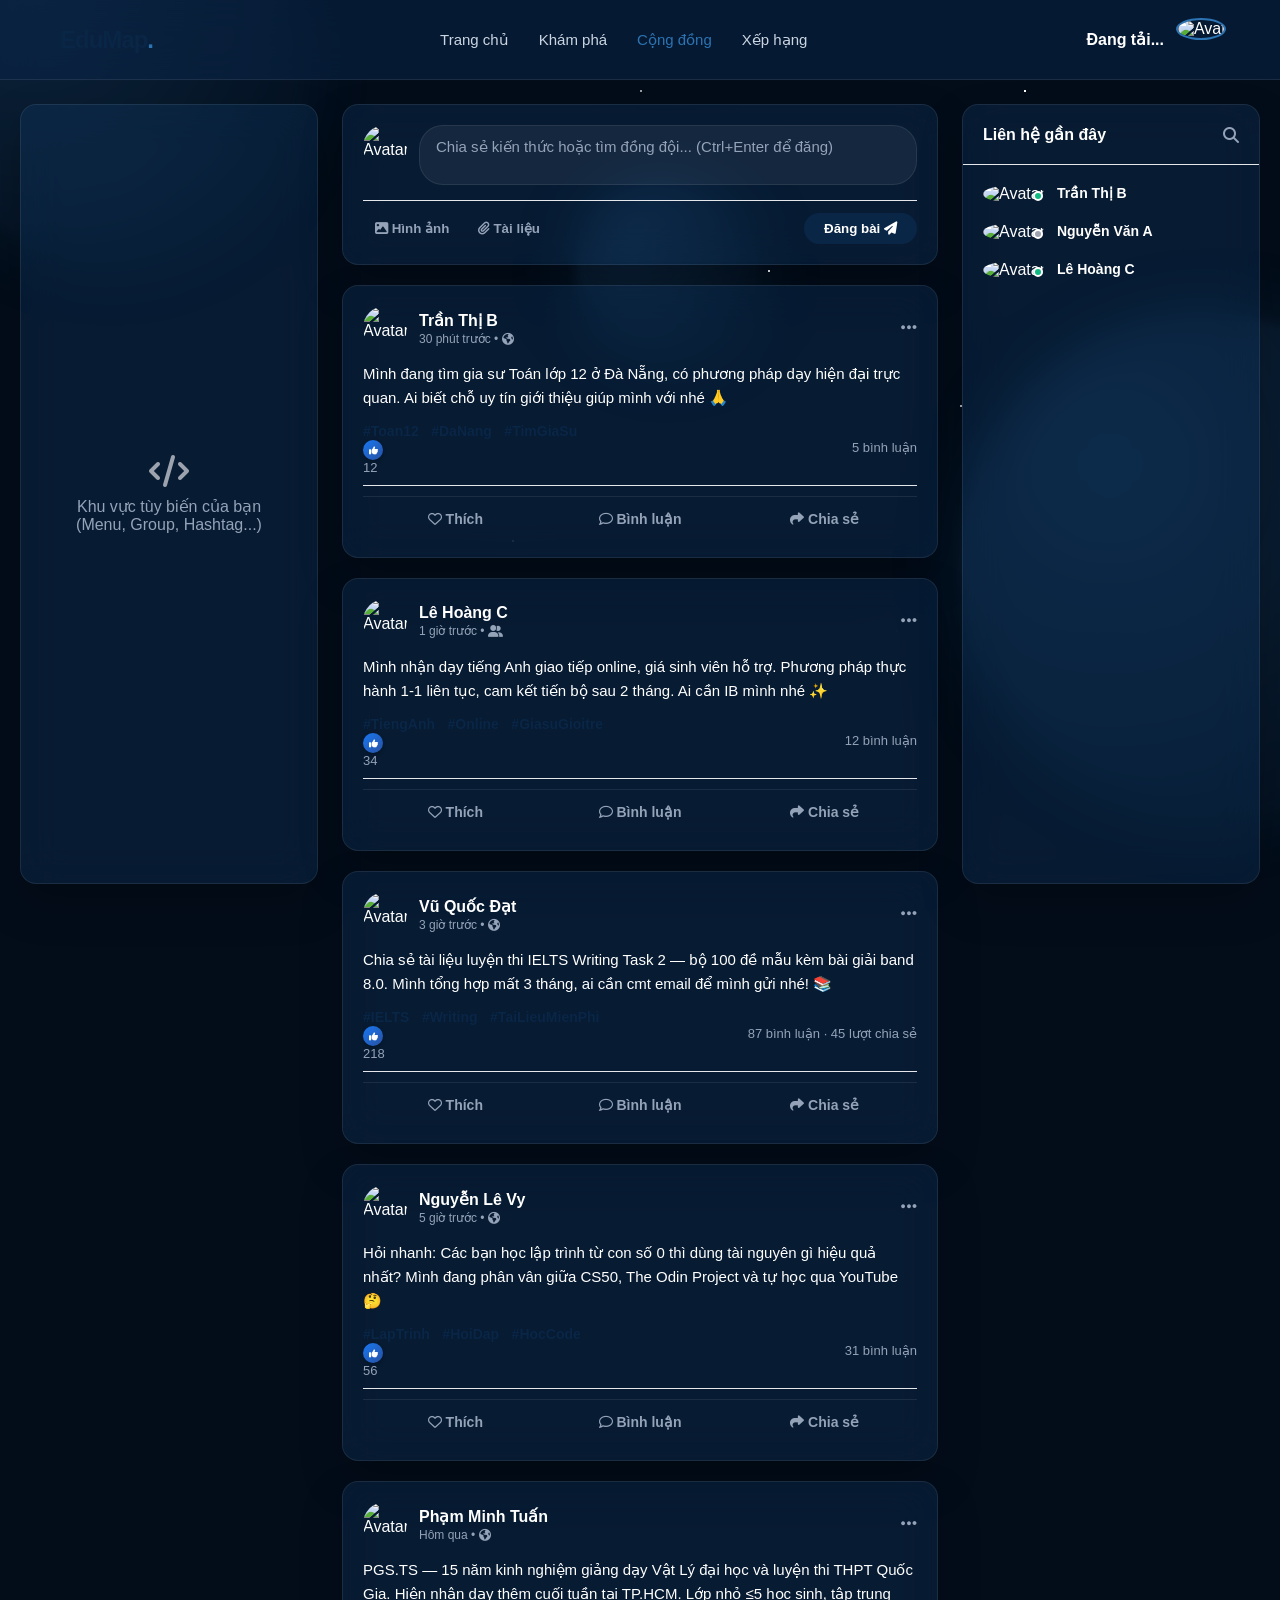
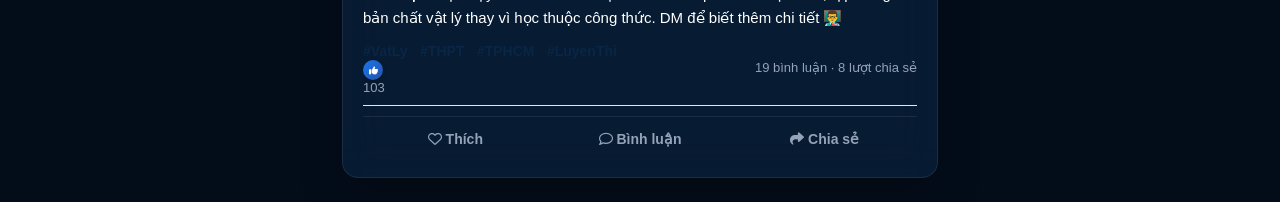
==== commit e1f7cc24: "final" ====
--- a/page/community.html
+++ b/page/community.html
@@ -31,7 +31,17 @@
                     <div class="avatar" id="userAvatarDisplay">
                         <img id="userAvatarImg" src="https://api.dicebear.com/7.x/avataaars/svg?seed=default" alt="Avatar">
                     </div>
-                    <div class="user-dropdown" id="userDropdown">
+                                        <div class="user-dropdown" id="userDropdown">
+                        <div class="dropdown-info" id="dropdownUserInfo">
+                            <p id="dropdownUserName">...</p>
+                            <small id="dropdownUserEmail">...</small>
+                        </div>
+                        <div class="dropdown-divider"></div>
+                        <label class="dropdown-item theme-toggle-row" style="cursor:pointer;">
+                            <i class="fa-solid fa-circle-half-stroke"></i>
+                            <span>Chế độ sáng</span>
+                            <input type="checkbox" id="dropdownThemeToggle" style="margin-left:auto;">
+                        </label>
                         <div class="dropdown-divider"></div>
                         <button id="btnLogout" class="logout-btn">
                             <i class="fa-solid fa-right-from-bracket"></i> Đăng xuất
@@ -248,5 +258,6 @@
     <script src="../js/supabse.js"></script>
     <script src="../js/user-info.js"></script>
     <script src="../js/community.js"></script>
+    <script src="../js/theme.js"></script>
 </body>
-</html>
+</html>
--- a/css/community.css
+++ b/css/community.css
@@ -1,30 +1,4 @@
-:root {
-    --bg-main: #030d1a;
-    --bg-gradient-1: #0a2647;
-    --bg-gradient-2: #144272;
-    --text-primary: #ffffff;
-    --text-muted: #94a3b8;
-    --accent: #2C74B3;
-    --glass-bg: rgba(20, 66, 114, 0.28);
-    --glass-border: rgba(255, 255, 255, 0.1);
-    --input-bg: rgba(255, 255, 255, 0.05);
-    --overlay-solid: #030d1a;
-    --overlay-fade: rgba(3, 13, 26, 0.7);
-}
-
-body.light-mode {
-    --bg-main: #f8fafc;
-    --bg-gradient-1: #e2e8f0;
-    --bg-gradient-2: #cbd5e1;
-    --text-primary: #0f172a;
-    --text-muted: #64748b;
-    --accent: #2563eb;
-    --glass-bg: rgba(255, 255, 255, 0.7);
-    --glass-border: rgba(0, 0, 0, 0.1);
-    --input-bg: rgba(0, 0, 0, 0.03);
-    --overlay-solid: #f8fafc;
-    --overlay-fade: rgba(248, 250, 252, 0.8);
-}
+@import "./theme.css";
 
 body {
     background-color: var(--bg-main);
--- a/css/find_tutor.css
+++ b/css/find_tutor.css
@@ -1,30 +1,4 @@
-:root {
-    --bg-main: #030d1a;
-    --bg-gradient-1: #0a2647;
-    --bg-gradient-2: #144272;
-    --text-primary: #ffffff;
-    --text-muted: #94a3b8;
-    --accent: #2C74B3;
-    --glass-bg: rgba(20, 66, 114, 0.28);
-    --glass-border: rgba(255, 255, 255, 0.1);
-    --input-bg: rgba(255, 255, 255, 0.05);
-    --overlay-solid: #030d1a;
-    --overlay-fade: rgba(3, 13, 26, 0.7);
-}
-
-body.light-mode {
-    --bg-main: #f8fafc;
-    --bg-gradient-1: #e2e8f0;
-    --bg-gradient-2: #cbd5e1;
-    --text-primary: #0f172a;
-    --text-muted: #64748b;
-    --accent: #2563eb;
-    --glass-bg: rgba(255, 255, 255, 0.7);
-    --glass-border: rgba(0, 0, 0, 0.1);
-    --input-bg: rgba(0, 0, 0, 0.03);
-    --overlay-solid: #f8fafc;
-    --overlay-fade: rgba(248, 250, 252, 0.8);
-}
+@import "./theme.css";
 
 body {
     background-color: var(--bg-main);
@@ -44,7 +18,7 @@
     inset: 0;
     z-index: -1;
     overflow: hidden;
-    background: #030d1a;
+    background: var(--bg-main);
 }
 
 .particles {
@@ -90,7 +64,7 @@
 
 .navbar {
     height: 80px;
-    background: rgba(10, 38, 71, 0.55);
+    background: var(--nav-bg);
     backdrop-filter: blur(18px);
     border-bottom: 1px solid rgba(255, 255, 255, 0.08);
     position: sticky;
@@ -340,7 +314,7 @@
     position: absolute;
     bottom: 25px;
     left: 25px;
-    background: rgba(10, 38, 71, 0.88);
+    background: var(--overlay-fade);
     padding: 12px 22px;
     border-radius: 999px;
     font-size: 14px;
@@ -544,7 +518,7 @@
 
 body {
     background: #030d1a !important;
-    color: #ffffff !important;
+    color: var(--text-primary) !important;
 }
 
 nav {
@@ -565,7 +539,7 @@
 .chat-header h3,
 .panel-header h3,
 .user-trigger {
-    color: #ffffff !important;
+    color: var(--text-primary) !important;
 }
 
 .time,
@@ -596,7 +570,7 @@
 
 .chat-header,
 .chat-footer {
-    background: rgba(10, 38, 71, 0.6) !important;
+    background: var(--nav-bg) !important;
     border-color: rgba(255, 255, 255, 0.06) !important;
 }
 
@@ -610,16 +584,16 @@
 }
 
 .sent {
-    background: #2C74B3 !important;
+    background: var(--accent) !important;
 }
 
 .menu-links a {
-    color: #cbd5e1 !important;
+    color: var(--text-subtle) !important;
 }
 
 .menu-links a.active,
 .menu-links a:hover {
-    color: #2C74B3 !important;
+    color: var(--accent) !important;
     background: rgba(44, 116, 179, 0.12) !important;
 }
 
@@ -852,7 +826,7 @@
     list-style: none;
     max-height: 250px;
     overflow-y: auto;
-    background: rgba(10, 38, 71, 0.95) !important;
+    background: var(--nav-bg) !important;
     backdrop-filter: blur(16px);
     border: 1px solid rgba(255, 255, 255, 0.15) !important;
     border-radius: 12px;
@@ -911,7 +885,7 @@
     top: calc(100% + 15px);
     right: 0;
     width: 220px;
-    background: rgba(10, 38, 71, 0.95);
+    background: var(--nav-bg);
     backdrop-filter: blur(15px);
     border: 1px solid rgba(255, 255, 255, 0.1);
     border-radius: 16px;
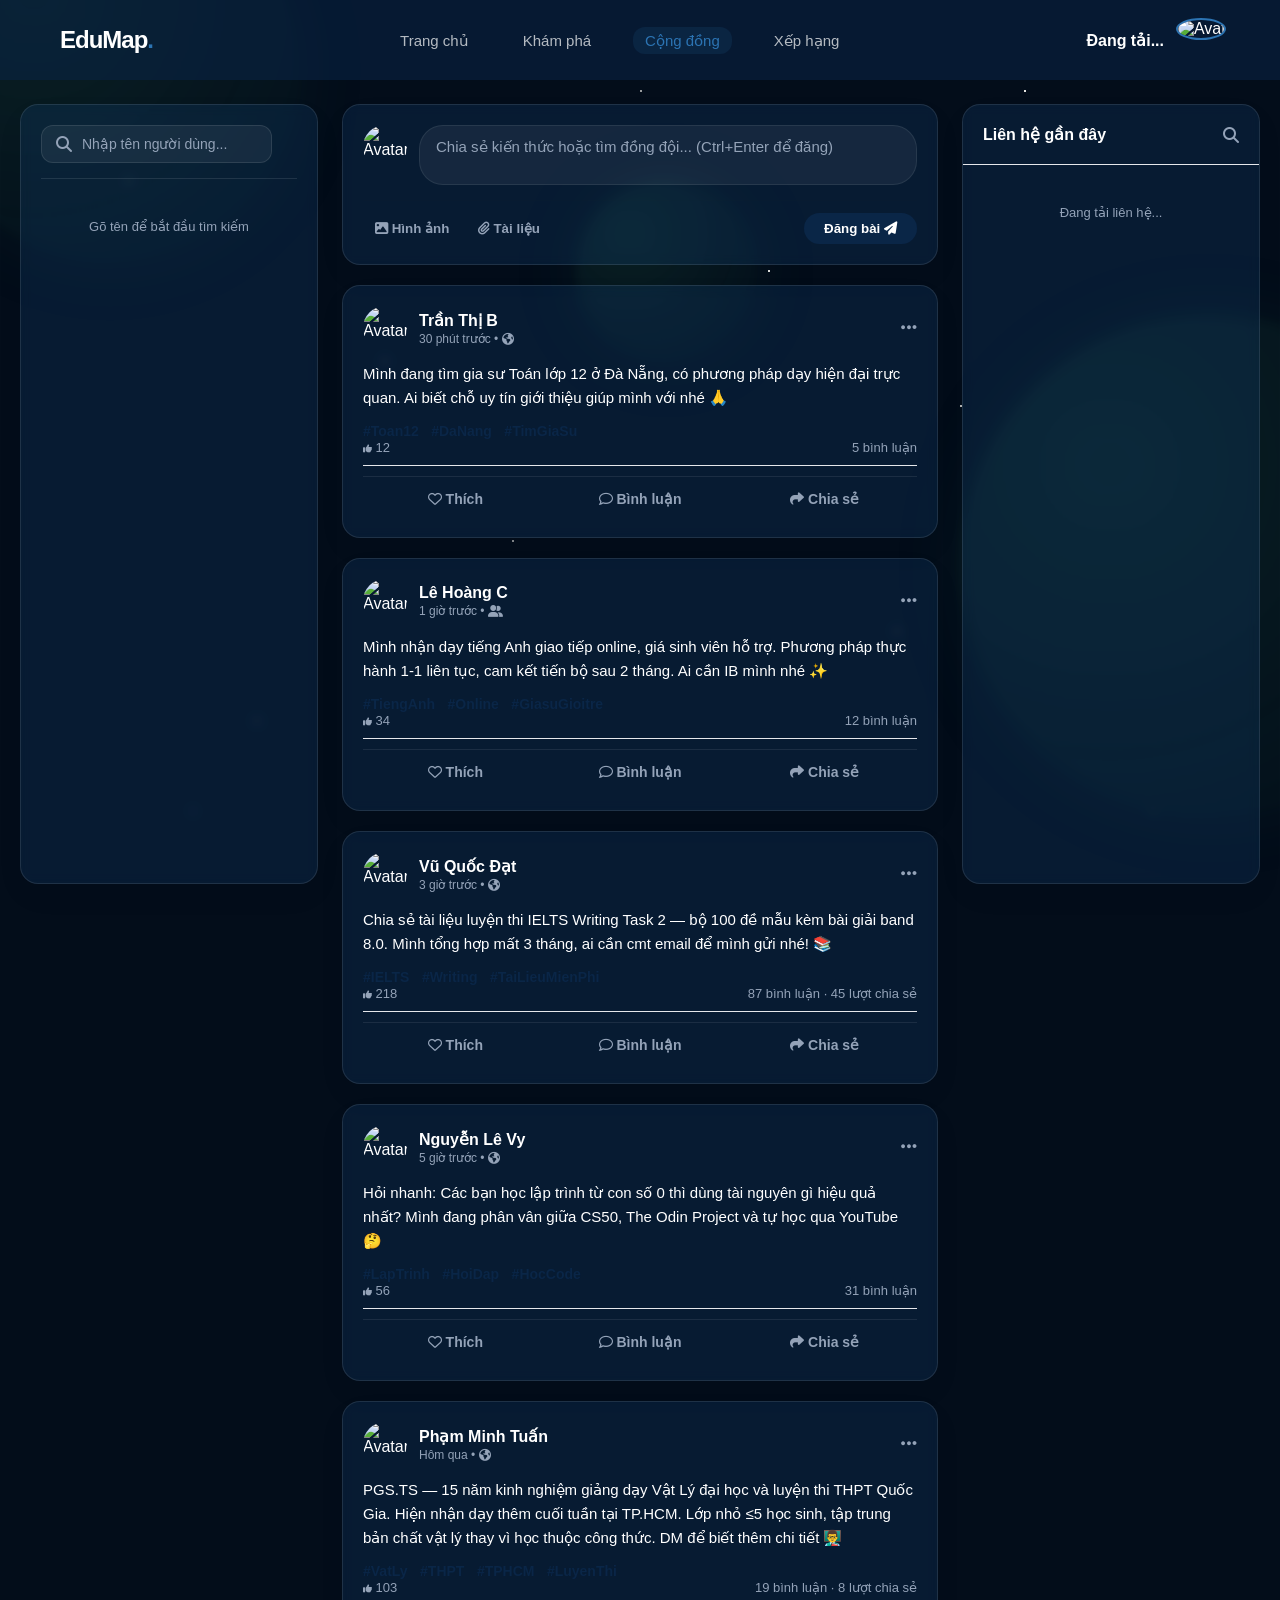
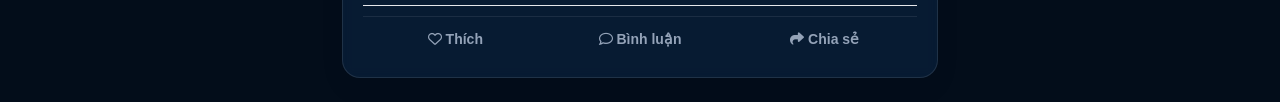
==== commit 83a53c1a: "Kien" ====
--- a/page/community.html
+++ b/page/community.html
@@ -55,10 +55,18 @@
     <div class="community-layout">
         <!-- Sidebar trái -->
         <aside class="sidebar-left">
-            <div class="glass-panel empty-state">
-                <i class="fa-solid fa-code"></i>
-                <p>Khu vực tùy biến của bạn</p>
-                <span>(Menu, Group, Hashtag...)</span>
+            <div class="glass-panel" style="height: 100%; display: flex; flex-direction: column; padding: 20px;">
+                <div class="panel-header" style="padding: 0 0 15px 0; border-bottom: 1px solid rgba(255,255,255,0.1);">
+                    
+                    <div class="search-input-container" style="background: rgba(255, 255, 255, 0.06); border: 1px solid rgba(255,255,255,0.1); border-radius: 12px; padding: 10px 14px; display: flex; align-items: center;">
+                        <i class="fa-solid fa-magnifying-glass" style="color: #94a3b8; margin-right: 10px;"></i>
+                        <input type="text" id="userSearchInput" placeholder="Nhập tên người dùng..." style="background: transparent; border: none; color: white; width: 100%; outline: none; font-size: 14px;">
+                    </div>
+                </div>
+
+                <div id="horizontalSearchResults" class="horizontal-scroll-list">
+                    <p style="color:#94a3b8; font-size:13px; text-align:center; width: 100%; margin-top: 20px;">Gõ tên để bắt đầu tìm kiếm</p>
+                </div>
             </div>
         </aside>
 
@@ -214,26 +222,8 @@
                     <i class="fa-solid fa-magnifying-glass search-icon"></i>
                 </div>
                 <div class="contact-items">
-                    <div class="chat-item" onclick="openChat('Trần Thị B','https://i.pravatar.cc/150?img=5')">
-                        <div class="avatar-container">
-                            <img src="https://i.pravatar.cc/150?img=5" alt="Avatar">
-                            <div class="online-dot"></div>
-                        </div>
-                        <div class="chat-item-info"><h5>Trần Thị B</h5></div>
-                    </div>
-                    <div class="chat-item" onclick="openChat('Nguyễn Văn A','https://i.pravatar.cc/150?img=1')">
-                        <div class="avatar-container">
-                            <img src="https://i.pravatar.cc/150?img=1" alt="Avatar">
-                            <div class="offline-dot"></div>
-                        </div>
-                        <div class="chat-item-info"><h5>Nguyễn Văn A</h5></div>
-                    </div>
-                    <div class="chat-item" onclick="openChat('Lê Hoàng C','https://i.pravatar.cc/150?img=8')">
-                        <div class="avatar-container">
-                            <img src="https://i.pravatar.cc/150?img=8" alt="Avatar">
-                            <div class="online-dot"></div>
-                        </div>
-                        <div class="chat-item-info"><h5>Lê Hoàng C</h5></div>
+                    <div class="contact-items" id="recentContactsContainer">
+                        <p style="text-align:center; color:#94a3b8; font-size:13px; margin-top:20px;">Đang tải liên hệ...</p>
                     </div>
                 </div>
             </div>
--- a/css/community.css
+++ b/css/community.css
@@ -18,15 +18,32 @@
 }
 
 ::-webkit-scrollbar-thumb {
-    background: #CBD5E1;
+    background: var(--scrollbar-thumb);
     border-radius: 10px;
 }
 
 .logo {
     font-weight: 900;
     font-size: 24px;
-    color: var(--primary-blue);
     letter-spacing: 0.5px;
+}
+
+/* Ensure navbar layout matches other pages */
+.navbar {
+    height: 80px;
+    position: sticky;
+    top: 0;
+    z-index: 1000;
+}
+
+.nav-container {
+    max-width: 1200px;
+    margin: 0 auto;
+    display: flex;
+    justify-content: space-between;
+    align-items: center;
+    height: 100%;
+    padding: 0 20px;
 }
 
 .menu-links {
@@ -36,18 +53,18 @@
 
 .menu-links a {
     text-decoration: none;
-    color: var(--text-muted);
+    color: var(--nav-link-color);
     font-weight: 600;
     font-size: 15px;
-    padding: 10px 16px;
-    border-radius: 8px;
+    padding: 6px 12px;
+    border-radius: 12px;
     transition: all 0.3s ease;
 }
 
 .menu-links a:hover,
 .menu-links a.active {
-    color: var(--primary-blue);
-    background: rgba(10, 102, 194, 0.08);
+    color: var(--accent);
+    background: var(--nav-active-bg);
 }
 
 .btn-login {
@@ -77,11 +94,11 @@
 }
 
 .glass-panel {
-    background: var(--panel-bg);
-    backdrop-filter: blur(16px);
-    border: 1px solid #FFFFFF;
-    border-radius: 16px;
-    box-shadow: var(--glass-shadow);
+    background: var(--panel-paper-bg, var(--glass-bg));
+    backdrop-filter: blur(6px);
+    border: 1px solid var(--glass-border);
+    border-radius: 18px;
+    box-shadow: 0 8px 18px rgba(34,30,20,0.05);
     padding: 20px;
 }
 
@@ -100,14 +117,14 @@
     justify-content: center;
     text-align: center;
     color: var(--text-muted);
-    border: 2px dashed #CBD5E1;
+    border: 2px dashed rgba(75,95,82,0.16);
     background: transparent;
 }
 
 .empty-state i {
     font-size: 32px;
     margin-bottom: 10px;
-    color: #9CA3AF;
+    color: var(--text-muted);
 }
 
 .feed-center {
@@ -134,7 +151,7 @@
     flex: 1;
     padding: 12px 16px;
     border-radius: 24px;
-    border: 1px solid #E5E7EB;
+    border: 1px solid rgba(34,50,40,0.05);
     background: var(--bg-body);
     resize: none;
     outline: none;
@@ -143,15 +160,15 @@
 }
 
 .post-box textarea:focus {
-    border-color: var(--primary-blue);
-    background: #FFFFFF;
+    border-color: var(--accent);
+    background: var(--glass-bg);
 }
 
 .post-box-actions {
     display: flex;
     justify-content: space-between;
     align-items: center;
-    border-top: 1px solid #E5E7EB;
+    border-top: 1px solid rgba(34,50,40,0.05);
     padding-top: 12px;
 }
 
@@ -167,8 +184,8 @@
 }
 
 .attach-tools button:hover {
-    background: #F3F4F6;
-    color: var(--primary-blue);
+    background: var(--glass-bg);
+    color: var(--accent);
 }
 
 .btn-submit {
@@ -191,7 +208,7 @@
 }
 
 .post:hover {
-    box-shadow: 0 12px 40px rgba(0, 0, 0, 0.08);
+    box-shadow: 0 12px 40px rgba(34, 50, 40, 0.06);
 }
 
 .post-header {
@@ -521,22 +538,57 @@
     display: flex;
     justify-content: space-between;
     align-items: center;
-    padding: 10px 0;
-    margin-top: 10px;
-    border-bottom: 1px solid rgba(255, 255, 255, 0.1);
-    font-size: 14px;
-    color: #94a3b8;
-}
-
-.stat-likes {
-    display: flex;
-    align-items: center;
-    gap: 6px;
-}
-
-.like-icon-circle {
-    background: linear-gradient(135deg, #1877F2, #2851A3);
-    color: white;
+
+.menu-links,
+.nav-links {
+    text-decoration: none;
+    color: var(--nav-link-color);
+    font-weight: 600;
+    font-size: 15px;
+    padding: 6px 12px;
+    border-radius: 12px;
+    transition: all 0.3s ease;
+}
+
+.menu-links,
+.nav-links {
+    display: flex;
+    align-items: center; /* vertically center children */
+    gap: 10px;
+    margin: 0;
+    padding-left: 0;
+    list-style: none;
+}
+
+.nav-links li {
+    display: flex;
+    align-items: center;
+}
+
+/* Normalize anchors whether they're direct children of the ul or inside li */
+.nav-links > a,
+.nav-links li a,
+.menu-links > a {
+    display: inline-flex;
+    align-items: center;
+    height: 100%; /* let the anchor fill the nav height for consistent centering */
+    vertical-align: middle;
+    line-height: 1;
+}
+
+.menu-links a,
+.nav-links a {
+    display: inline-flex;
+    align-items: center;
+}
+
+.menu-links a:hover,
+.menu-links a.active,
+.nav-links a:hover,
+.nav-links a.active {
+    color: var(--accent);
+    background: var(--nav-active-bg);
+}
     width: 20px;
     height: 20px;
     border-radius: 50%;
@@ -595,7 +647,7 @@
     height: 36px;
     border-radius: 50%;
     object-fit: cover;
-    border: 1px solid rgba(255,255,255,0.1);
+    border: 1px solid var(--glass-border);
 }
 
 .comment-block {
@@ -605,18 +657,19 @@
 }
 
 .comment-bubble {
-    background: rgba(255, 255, 255, 0.08);
-    padding: 8px 14px;
-    border-radius: 18px;
+    background: var(--panel-paper-bg, var(--glass-card));
+    padding: 10px 14px;
+    border-radius: 14px;
     display: inline-block;
     width: fit-content;
+    border: 1px solid var(--glass-border);
 }
 
 .comment-author {
     display: block;
     font-weight: 700;
     font-size: 13px;
-    color: #e2e8f0;
+    color: var(--text-primary);
     margin-bottom: 2px;
     cursor: pointer;
 }
@@ -625,7 +678,8 @@
 
 .comment-text {
     font-size: 14px;
-    color: #ffffff;
+    color: var(--text-primary);
+    font-weight: 500;
     line-height: 1.4;
     word-wrap: break-word;
 }
@@ -636,7 +690,7 @@
     padding-left: 12px;
     margin-top: 4px;
     font-size: 12px;
-    color: #94a3b8;
+    color: var(--text-muted);
     font-weight: 600;
 }
 
@@ -656,9 +710,9 @@
     position: relative;
     display: flex;
     align-items: center;
-    background: rgba(255, 255, 255, 0.06);
+    background: var(--glass-bg);
     border-radius: 20px;
-    border: 1px solid rgba(255,255,255,0.1);
+    border: 1px solid var(--glass-border);
     transition: background 0.3s ease;
 }
 
@@ -671,7 +725,7 @@
     background: transparent !important;
     border: none !important;
     padding: 10px 14px;
-    color: white;
+    color: var(--text-primary);
     font-size: 14px;
     outline: none;
 }
@@ -680,7 +734,7 @@
     display: flex;
     gap: 12px;
     padding-right: 14px;
-    color: #94a3b8;
+    color: var(--text-muted);
 }
 
 .input-actions i { cursor: pointer; transition: color 0.2s;}
@@ -689,4 +743,52 @@
 @keyframes slideDownFade {
     0% { opacity: 0; transform: translateY(-10px); }
     100% { opacity: 1; transform: translateY(0); }
+}
+/* --- TÌM KIẾM BẠN BÈ (HÀNG NGANG) --- */
+.horizontal-scroll-list {
+    display: flex;
+    overflow-x: auto;
+    gap: 16px;
+    padding: 20px 0;
+    /* Ẩn thanh cuộn mặc định cho mượt */
+    scrollbar-width: none; 
+    -ms-overflow-style: none;
+}
+
+.horizontal-scroll-list::-webkit-scrollbar {
+    display: none;
+}
+
+.h-user-item {
+    display: flex;
+    flex-direction: column;
+    align-items: center;
+    cursor: pointer;
+    min-width: 65px;
+    transition: transform 0.2s;
+}
+
+.h-user-item:hover {
+    transform: translateY(-4px);
+}
+
+.h-user-item img {
+    width: 52px;
+    height: 52px;
+    border-radius: 50%;
+    object-fit: cover;
+    border: 2px solid var(--accent);
+    margin-bottom: 8px;
+    box-shadow: 0 4px 10px rgba(0,0,0,0.2);
+}
+
+.h-user-item span {
+    font-size: 12px;
+    font-weight: 600;
+    text-align: center;
+    color: var(--text-primary);
+    white-space: nowrap;
+    overflow: hidden;
+    text-overflow: ellipsis;
+    max-width: 65px;
 }
--- a/css/find_tutor.css
+++ b/css/find_tutor.css
@@ -25,15 +25,15 @@
     width: 2px;
     height: 2px;
     background: transparent;
-    box-shadow: 10vw 20vh #fff, 40vw 60vh rgba(255, 255, 255, 0.5), 80vw 10vh #fff, 20vw 80vh rgba(255, 255, 255, 0.8), 60vw 30vh #fff, 90vw 90vh rgba(255, 255, 255, 0.4), 30vw 40vh #fff, 70vw 70vh #fff, 50vw 10vh rgba(255, 255, 255, 0.6), 15vw 90vh rgba(255, 255, 255, 0.5), 75vw 45vh rgba(255, 255, 255, 0.7);
+    box-shadow: 10vw 20vh rgba(255,253,248,0.9), 40vw 60vh rgba(255,253,248,0.5), 80vw 10vh rgba(255,253,248,0.9), 20vw 80vh rgba(255,253,248,0.8), 60vw 30vh rgba(255,253,248,0.9), 90vw 90vh rgba(255,253,248,0.4), 30vw 40vh rgba(255,253,248,0.9), 70vw 70vh rgba(255,253,248,0.9), 50vw 10vh rgba(255,253,248,0.6), 15vw 90vh rgba(255,253,248,0.5), 75vw 45vh rgba(255,253,248,0.7);
     animation: twinkle 4s infinite alternate;
 }
 
 .bubble {
     position: absolute;
     border-radius: 50%;
-    background: radial-gradient(circle at 30% 30%, rgba(44, 116, 179, 0.22), rgba(10, 38, 71, 0.03));
-    box-shadow: 0 0 80px rgba(44, 116, 179, 0.12);
+    background: radial-gradient(circle at 30% 30%, rgba(47,133,90,0.16), rgba(34,50,40,0.02));
+    box-shadow: 0 0 80px rgba(47,133,90,0.08);
     filter: blur(4px);
     pointer-events: none;
 }
@@ -64,9 +64,7 @@
 
 .navbar {
     height: 80px;
-    background: var(--nav-bg);
-    backdrop-filter: blur(18px);
-    border-bottom: 1px solid rgba(255, 255, 255, 0.08);
+    /* background is handled by shared theme rules to match index nav appearance */
     position: sticky;
     top: 0;
     z-index: 1000;
@@ -92,24 +90,52 @@
     color: var(--accent);
 }
 
-.nav-links {
-    display: flex;
+
+.nav-links,
+.menu-links {
+    display: flex;
+    align-items: center; /* vertically center */
     list-style: none;
     gap: 30px;
-    padding-left: 8px;
-}
-
-.nav-links a {
+    padding-left: 0;
+    margin: 0;
+}
+
+.nav-links li {
+    display: flex;
+    align-items: center;
+}
+
+/* Normalize anchors whether they're direct children of the ul or inside li */
+.nav-links > a,
+.nav-links li a,
+.menu-links > a {
+    display: inline-flex;
+    align-items: center;
+    height: 100%;
+    vertical-align: middle;
+    line-height: 1;
+}
+
+.nav-links a,
+.menu-links a {
     text-decoration: none;
-    color: #cbd5e1;
+    color: var(--nav-link-color);
     font-size: 15px;
     font-weight: 500;
+    padding: 6px 12px;
+    border-radius: 12px;
     transition: 0.3s;
+    display: inline-flex;
+    align-items: center;
 }
 
 .nav-links a:hover,
-.nav-links a.active {
+.nav-links a.active,
+.menu-links a:hover,
+.menu-links a.active {
     color: var(--accent);
+    background: var(--nav-active-bg);
 }
 
 .user-profile {
@@ -157,7 +183,7 @@
     position: absolute;
     width: 700px;
     height: 700px;
-    background: radial-gradient(circle, rgba(44, 116, 179, 0.12), transparent 70%);
+    background: radial-gradient(circle, rgba(47,133,90,0.10), transparent 70%);
     top: -320px;
     left: 50%;
     transform: translateX(-50%);
@@ -178,7 +204,7 @@
 
 .hero p {
     font-size: 18px;
-    color: #94a3b8;
+    color: var(--text-muted);
     margin-bottom: 30px;
 }
 
@@ -201,13 +227,13 @@
 
 .btn-primary:hover {
     transform: translateY(-3px);
-    box-shadow: 0 12px 24px rgba(44, 116, 179, 0.35);
+    box-shadow: 0 12px 24px rgba(47,133,90,0.18);
 }
 
 .btn-secondary {
-    background: var(--glass);
-    color: white;
-    border: 1px solid rgba(255, 255, 255, 0.15);
+    background: var(--glass-bg);
+    color: var(--text-primary);
+    border: 1px solid var(--glass-border);
     padding: 14px 30px;
     border-radius: 14px;
     font-weight: 600;
@@ -222,12 +248,12 @@
 }
 
 .card {
-    background: rgba(20, 66, 114, 0.28);
-    backdrop-filter: blur(22px);
-    border: 1px solid rgba(255, 255, 255, 0.08);
+    background: var(--panel-paper-bg, var(--glass-card));
+    backdrop-filter: blur(6px);
+    border: 1px solid var(--glass-border);
     border-radius: 28px;
     padding: 25px;
-    box-shadow: 0 20px 40px rgba(0, 0, 0, 0.28);
+    box-shadow: 0 18px 36px rgba(34,30,20,0.04);
     animation: fadeIn 0.8s ease forwards;
 }
 
@@ -236,6 +262,11 @@
     margin-bottom: 40px;
     flex: 1;
     transition: all 0.3s ease;
+    /* warm paper panel styling */
+    background: var(--panel-paper-bg, var(--glass-card));
+    border: 1px solid var(--glass-border);
+    border-radius: 18px;
+    box-shadow: 0 8px 18px rgba(34,30,20,0.04);
 }
 
 .map-header {
@@ -349,7 +380,8 @@
 
 .group-card:hover {
     transform: translateY(-5px);
-    background: rgba(20, 66, 114, 0.45);
+    background: var(--panel-paper-bg, rgba(250,244,233,0.95));
+    box-shadow: 0 10px 24px rgba(34, 30, 20, 0.06);
 }
 
 .group-card h4 {
@@ -357,12 +389,12 @@
     margin-bottom: 10px;
 }
 
-.group-card p {
-    font-size: 14px;
-    color: #94a3b8;
-    margin-bottom: 20px;
-}
-
+.group-card {
+    background: var(--panel-paper-bg, var(--glass-card));
+    padding: 18px;
+    border-radius: 16px;
+    border: 1px solid var(--glass-border);
+}
 .btn-sm {
     width: 100%;
     background: var(--accent);
@@ -510,10 +542,7 @@
         width: 100% !important;
         margin-bottom: 20px;
     }
-
-    .right-aside {
-        height: auto !important;
-    }
+    
 }
 
 body {
@@ -522,16 +551,15 @@
 }
 
 nav {
-    background: rgba(10, 38, 71, 0.55) !important;
-    backdrop-filter: blur(18px);
-    border-bottom: 1px solid rgba(255, 255, 255, 0.08) !important;
+    /* let theme.css shared nav rules control the background/appearance */
+    background: transparent;
 }
 
 .glass-panel {
-    background: rgba(20, 66, 114, 0.28) !important;
-    border: 1px solid rgba(255, 255, 255, 0.08) !important;
-    backdrop-filter: blur(20px);
-    box-shadow: 0 20px 40px rgba(0, 0, 0, 0.25);
+    background: var(--panel-paper-bg, var(--glass-bg)) !important;
+    border: 1px solid var(--glass-border) !important;
+    backdrop-filter: blur(6px);
+    box-shadow: 0 12px 30px rgba(34,30,20,0.04);
 }
 
 .post-content p,
@@ -709,14 +737,15 @@
 .t-name {
     font-size: 20px;
     font-weight: 800;
-    color: #ffffff;
+    color: var(--text-primary);
     margin: 0;
     line-height: 1.2;
 }
 
 .t-sub {
     font-size: 14px;
-    color: #94a3b8;
+    color: var(--text-muted);
+    font-weight: 600;
     margin: 0;
 }
 
@@ -735,13 +764,14 @@
     display: inline-block;
     width: fit-content;
     margin: 0;
-    color: #cbd5e1;
+    color: var(--text-subtle);
+    font-weight: 600;
 }
 
 .p-divider {
     border: none;
     height: 1px;
-    background: rgba(255, 255, 255, 0.15);
+    background: var(--divider);
     margin: 5px 0 20px 0;
 }
 
@@ -773,10 +803,15 @@
 
 .info-group p {
     font-size: 14px;
-    color: #e2e8f0;
+    color: var(--text-muted);
     line-height: 1.6;
+    font-weight: 500;
     margin: 0;
     text-align: justify;
+}
+
+.info-lines {
+    font-weight: 500;
 }
 
 .search-wrapper {
@@ -833,6 +868,46 @@
     box-shadow: 0 10px 30px rgba(0, 0, 0, 0.5);
 }
 
+/* Light-mode overrides to improve contrast for search controls */
+body.light-mode .search-input-container input {
+    color: var(--text-primary);
+}
+
+body.light-mode .search-input-container input::placeholder {
+    color: var(--text-muted);
+    opacity: 1;
+}
+
+/* .glass-select: use warm panel bg, darker icon stroke and readable text */
+body.light-mode .glass-select {
+    background: var(--panel-paper-bg);
+    border: 1px solid var(--glass-border);
+    color: var(--text-primary);
+    background-image: url("data:image/svg+xml,%3Csvg xmlns='http://www.w3.org/2000/svg' width='24' height='24' viewBox='0 0 24 24' fill='none' stroke='%2321322a' stroke-width='2' stroke-linecap='round' stroke-linejoin='round'%3E%3Cpolyline points='6 9 12 15 18 9'%3E%3C/polyline%3E%3C/svg%3E");
+    background-repeat: no-repeat;
+    background-position: right 12px center;
+    background-size: 16px;
+    -webkit-appearance: none;
+    -moz-appearance: none;
+    appearance: none;
+}
+
+body.light-mode .glass-select:hover {
+    background: rgba(255,255,255,0.96);
+    box-shadow: 0 6px 12px rgba(34,30,20,0.04);
+}
+
+body.light-mode .glass-select option {
+    background: var(--panel-paper-bg);
+    color: var(--text-primary);
+}
+
+body.light-mode .search-suggestions {
+    background: var(--nav-bg) !important;
+    color: var(--text-primary);
+    border: 1px solid var(--glass-border) !important;
+}
+
 .suggestion-item {
     display: flex;
     align-items: center;
@@ -981,4 +1056,9 @@
 }
 body.light-mode .star-rating i { 
     color: #cbd5e1; 
-}+}
+/* Small variant used under the formats block */
+.star-rating.small { font-size: 12px; line-height: 1; }
+.star-rating.small i { font-size: 13px; color: #94a3b8; }
+.star-rating.small i.active { color: #f59e0b; transform: scale(1.05); }
+.formats-rating { display: inline-block; }
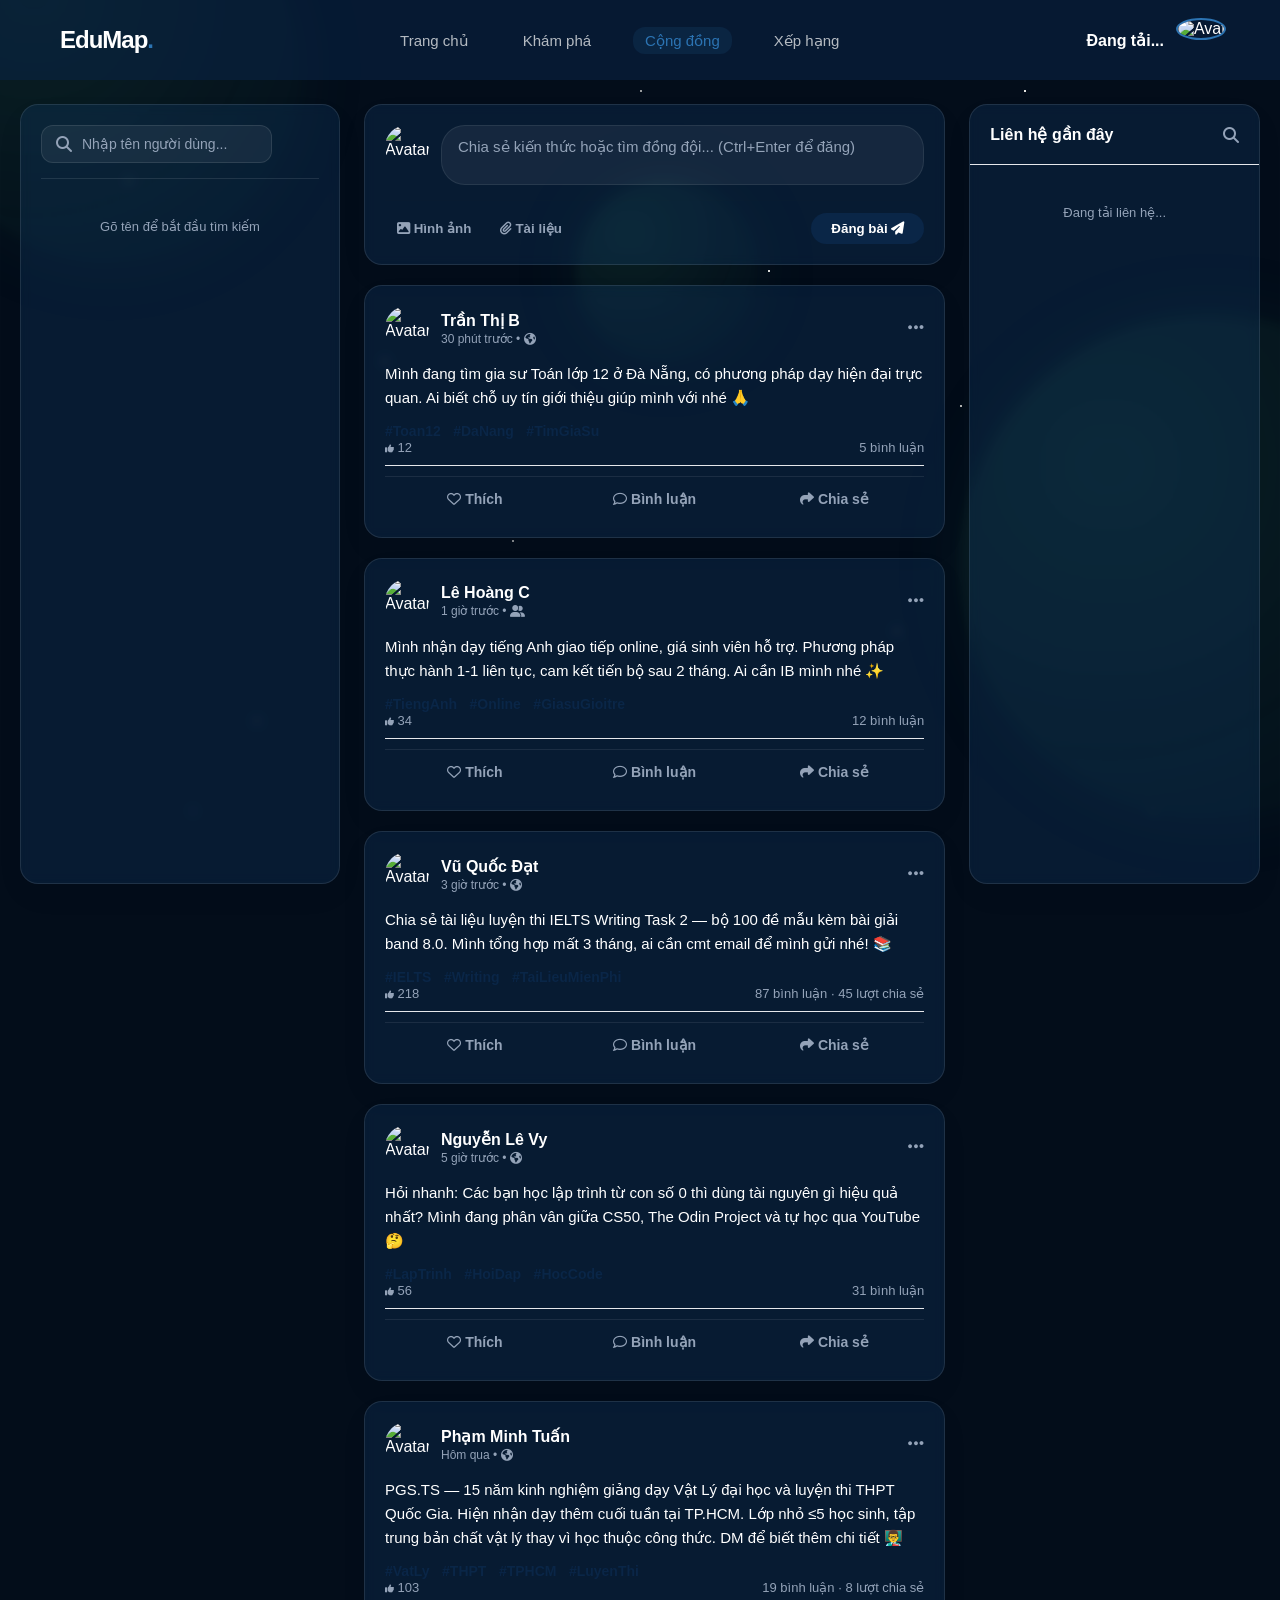
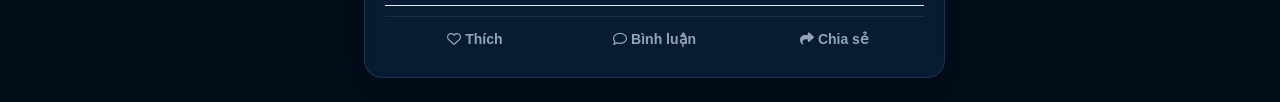
==== commit 94663b1d: "2" ====
--- a/page/community.html
+++ b/page/community.html
@@ -54,7 +54,7 @@
 
     <div class="community-layout">
         <!-- Sidebar trái -->
-        <aside class="sidebar-left">
+        <aside class="sidebar-left" style="width: 320px; min-width: 320px;">
             <div class="glass-panel" style="height: 100%; display: flex; flex-direction: column; padding: 20px;">
                 <div class="panel-header" style="padding: 0 0 15px 0; border-bottom: 1px solid rgba(255,255,255,0.1);">
                     
--- a/css/community.css
+++ b/css/community.css
@@ -450,11 +450,28 @@
 }
 
 .received {
-    background: #FFFFFF;
-    color: var(--text-main);
+    /* pale green bubble for incoming messages, dark readable text */
+    background: rgba(47,133,90,0.08); /* light accent wash */
+    color: var(--text-primary);
     align-self: flex-start;
     border-bottom-left-radius: 4px;
-}
+    padding: 8px 12px;
+    border: 1px solid rgba(47,133,90,0.12);
+}
+
+/* Stronger, page-scoped override to beat rules from other CSS files */
+.community-layout .chat-body .received {
+    background: rgba(47,133,90,0.08) !important;
+    color: var(--text-primary) !important;
+    padding: 8px 12px !important;
+    border: 1px solid rgba(47,133,90,0.12) !important;
+}
+
+.community-layout .chat-body .message p {
+    color: inherit !important;
+}
+
+.message p { margin: 0; color: inherit; }
 
 .sent {
     background: var(--primary-blue);
@@ -485,6 +502,50 @@
     border: none;
     background: var(--bg-body);
     outline: none;
+}
+
+/* Light-mode: ensure search and chat inputs are readable on warm background */
+body.light-mode .search-input-container input,
+body.light-mode .input-comment,
+body.light-mode .search-wrapper input {
+    color: var(--text-primary) !important;
+}
+
+body.light-mode .search-input-container input::placeholder,
+body.light-mode .input-comment::placeholder,
+body.light-mode .search-wrapper input::placeholder,
+body.light-mode .chat-footer input::placeholder {
+    color: var(--text-muted) !important;
+    opacity: 1;
+}
+
+body.light-mode .chat-footer input {
+    color: var(--text-primary);
+    background: var(--panel-paper-bg);
+    border: 1px solid var(--glass-border);
+}
+
+/* Ensure post textarea and chat input display typed text and placeholders in light mode */
+body.light-mode .post-box textarea,
+body.light-mode .post-box .glass-input,
+body.light-mode .post-box [contenteditable],
+body.light-mode .chat-footer input,
+body.light-mode .input-comment {
+    color: var(--text-primary) !important;
+    background: transparent !important;
+}
+
+body.light-mode .post-box textarea::placeholder,
+body.light-mode .post-box .glass-input::placeholder,
+body.light-mode .chat-footer input::placeholder,
+body.light-mode .input-comment::placeholder {
+    color: var(--text-muted) !important;
+    opacity: 1 !important;
+}
+
+/* If the post box uses a contenteditable element, ensure caret color is visible */
+body.light-mode .post-box [contenteditable] {
+    caret-color: var(--text-primary);
 }
 
 .btn-send {
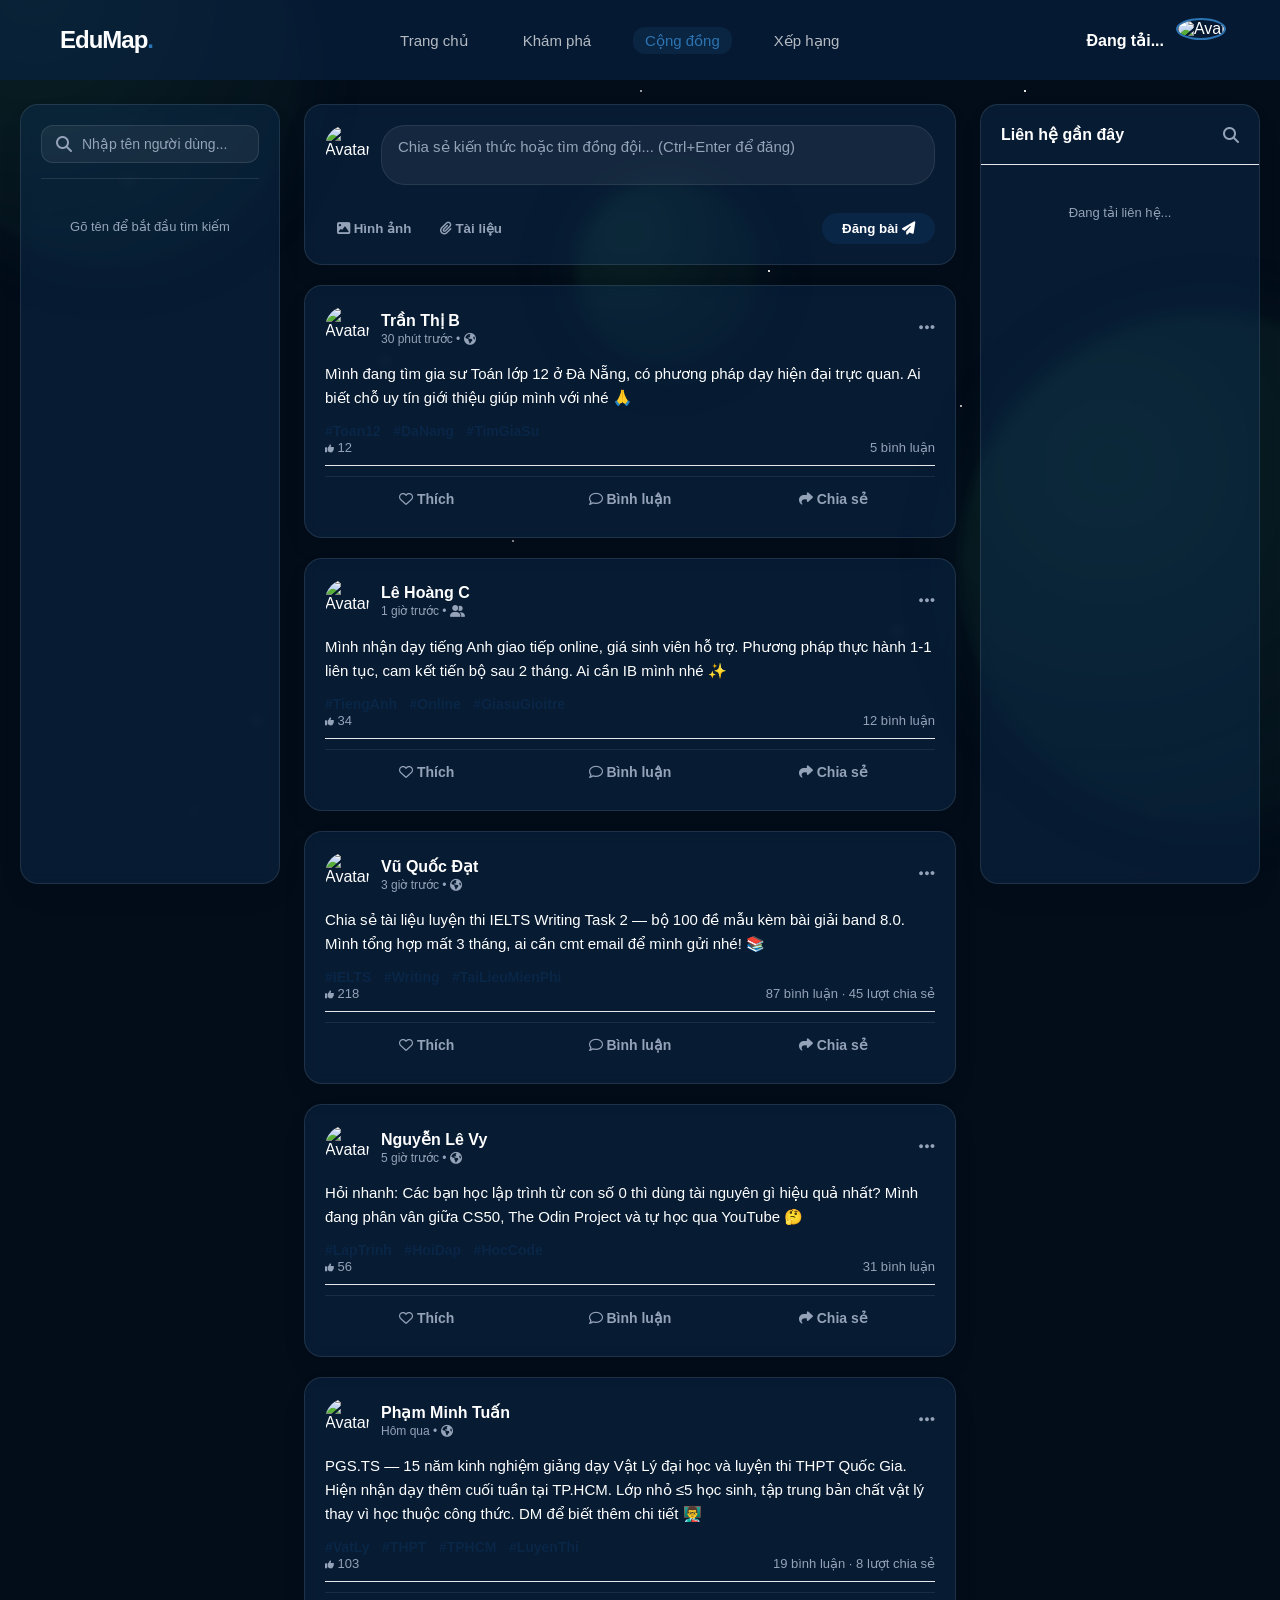
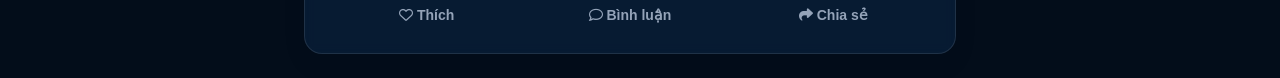
==== commit 138d9bb0: "3" ====
--- a/page/community.html
+++ b/page/community.html
@@ -54,7 +54,7 @@
 
     <div class="community-layout">
         <!-- Sidebar trái -->
-        <aside class="sidebar-left" style="width: 320px; min-width: 320px;">
+        <aside class="sidebar-left">
             <div class="glass-panel" style="height: 100%; display: flex; flex-direction: column; padding: 20px;">
                 <div class="panel-header" style="padding: 0 0 15px 0; border-bottom: 1px solid rgba(255,255,255,0.1);">
                     
--- a/css/community.css
+++ b/css/community.css
@@ -85,7 +85,8 @@
 
 .community-layout {
     display: grid;
-    grid-template-columns: 1fr 2fr 1fr;
+    /* Đổi dòng dưới đây: Cột trái 350px, ở giữa linh hoạt (1fr), cột phải 280px */
+    grid-template-columns: 260px 1fr 280px; 
     gap: 24px;
     max-width: 1400px;
     margin: 24px auto;
